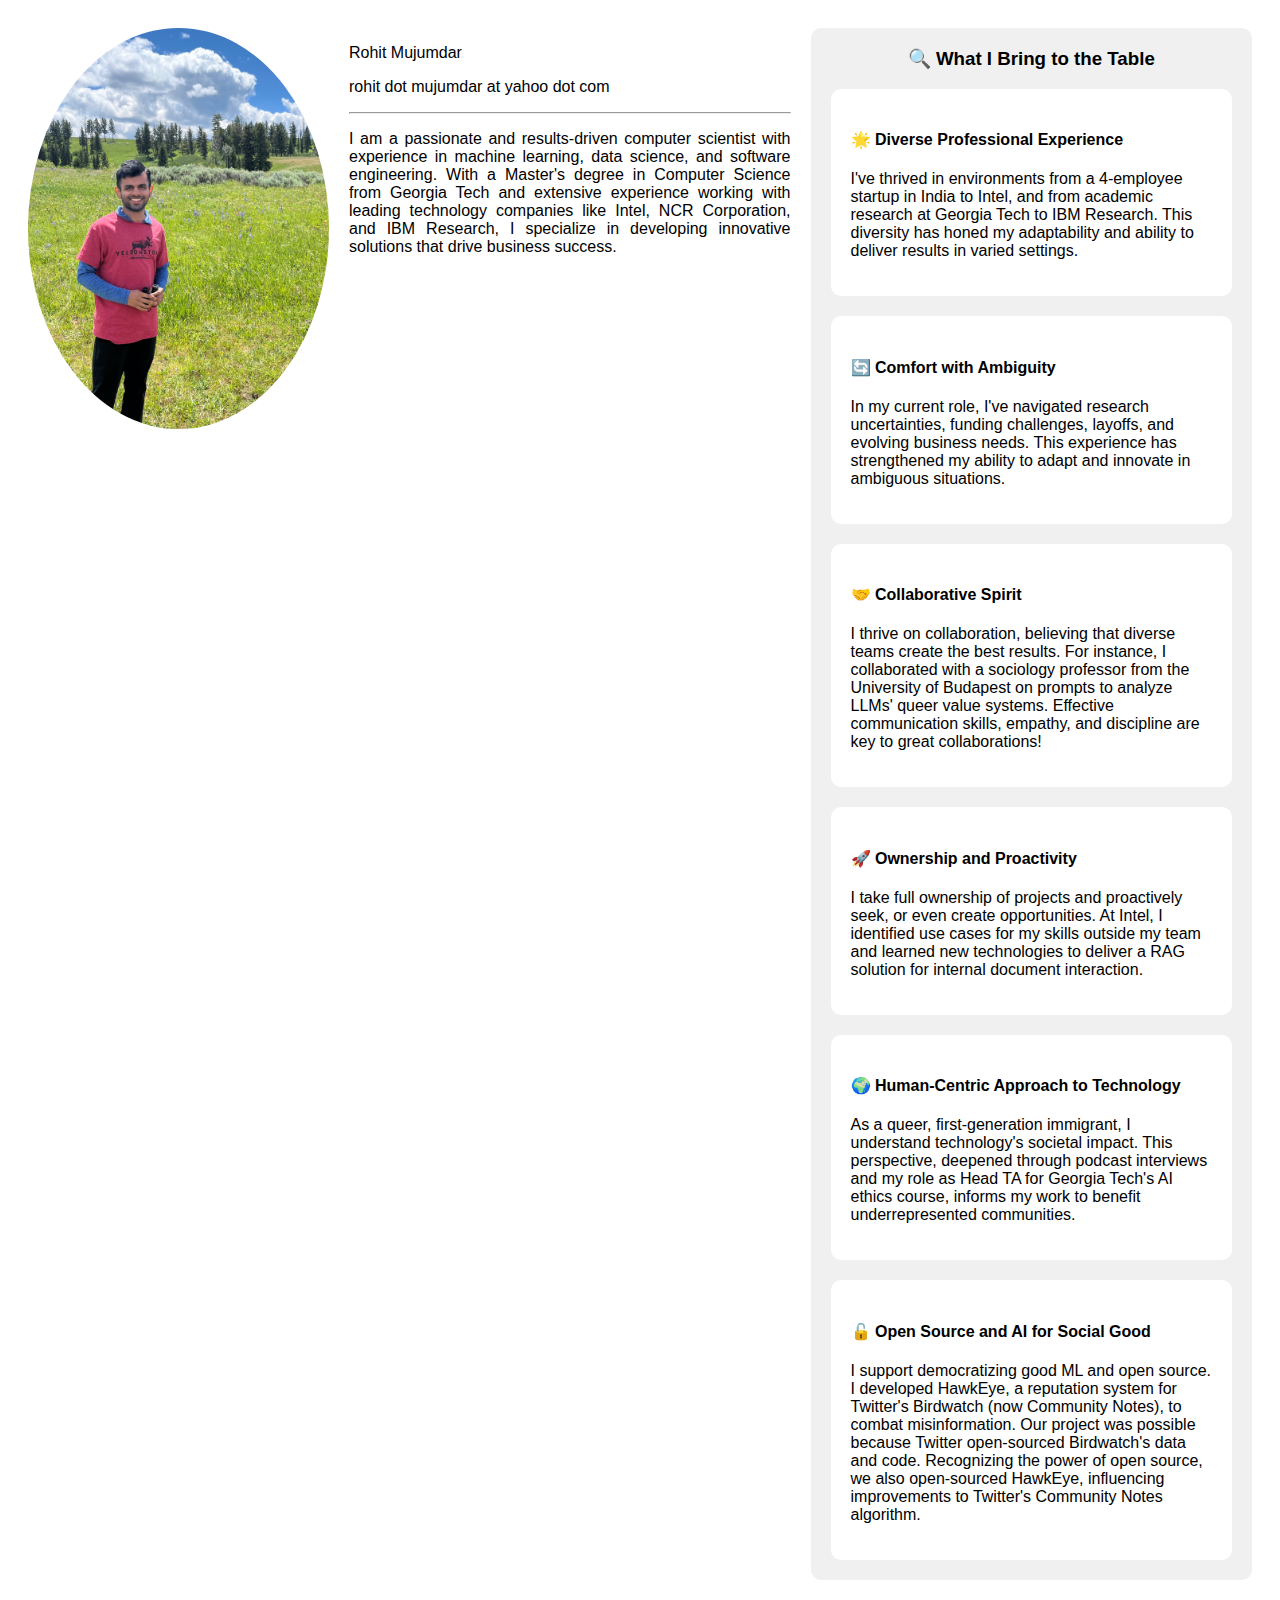
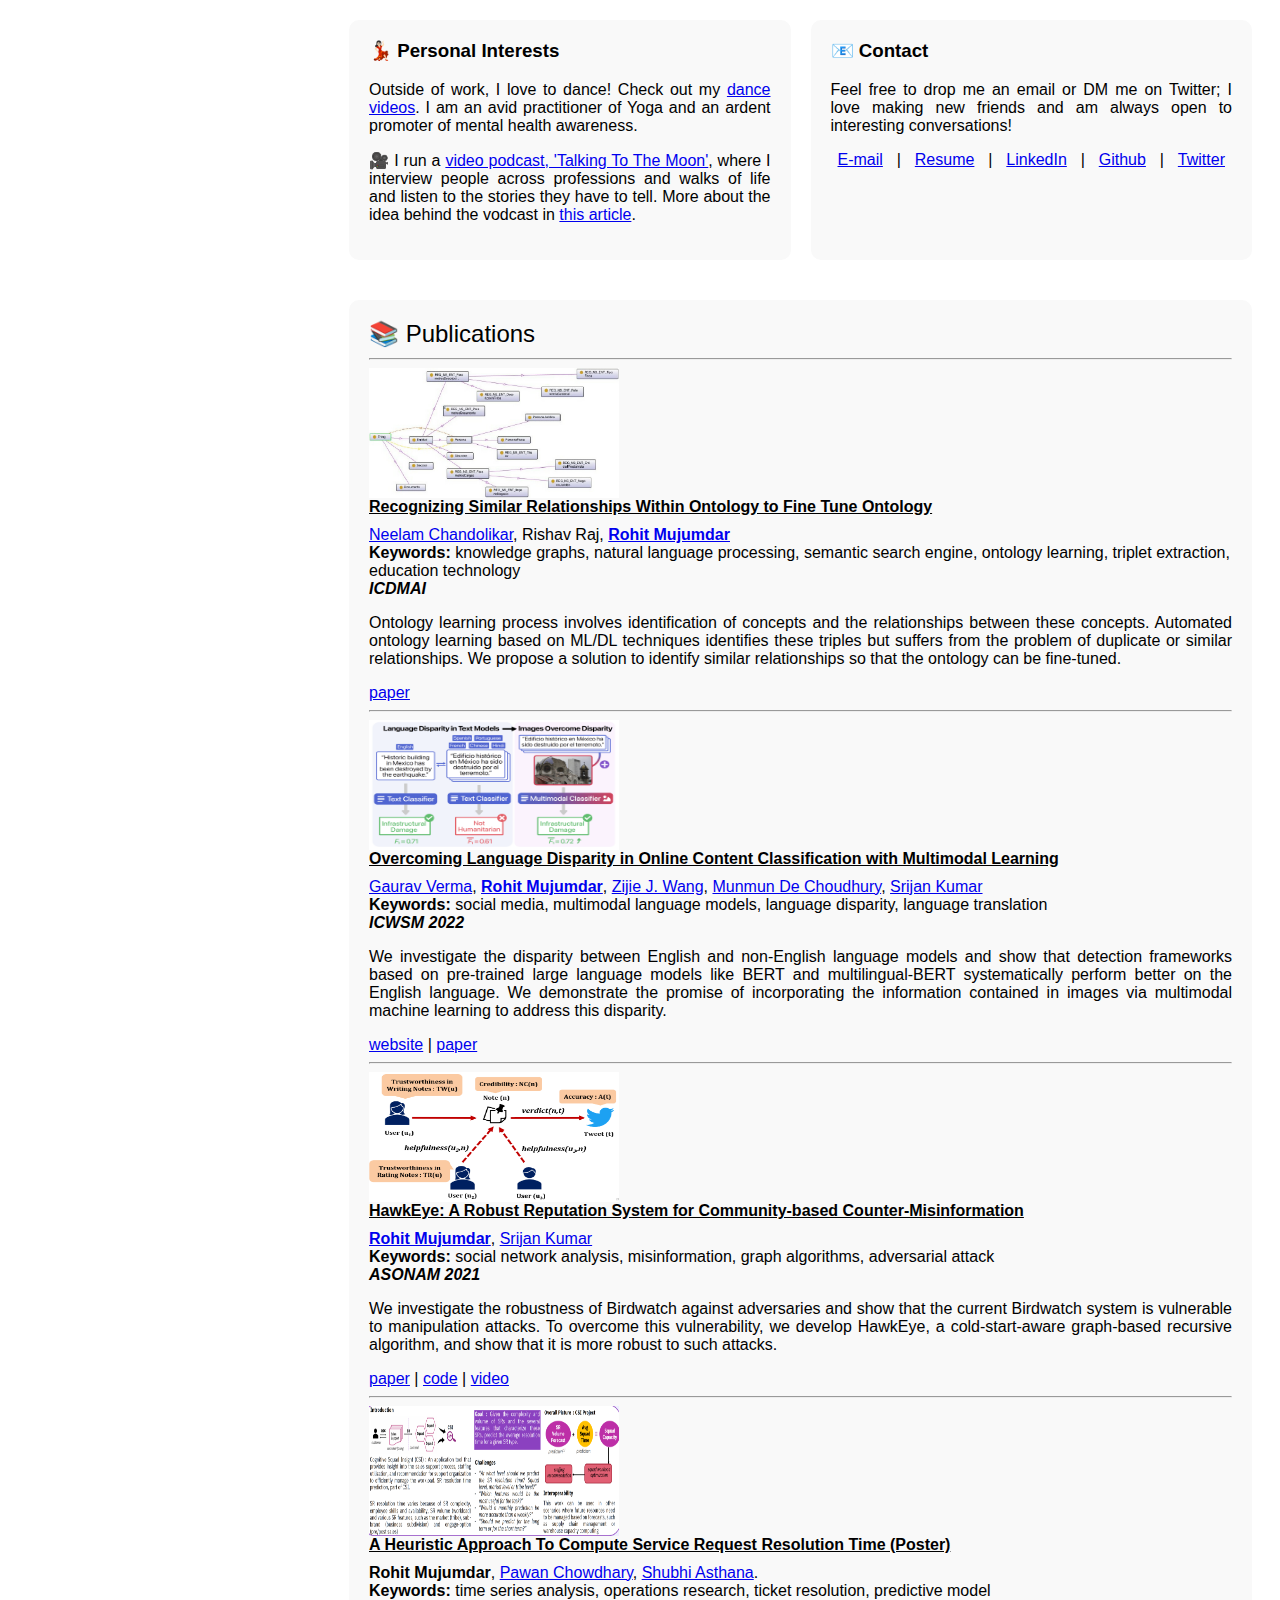
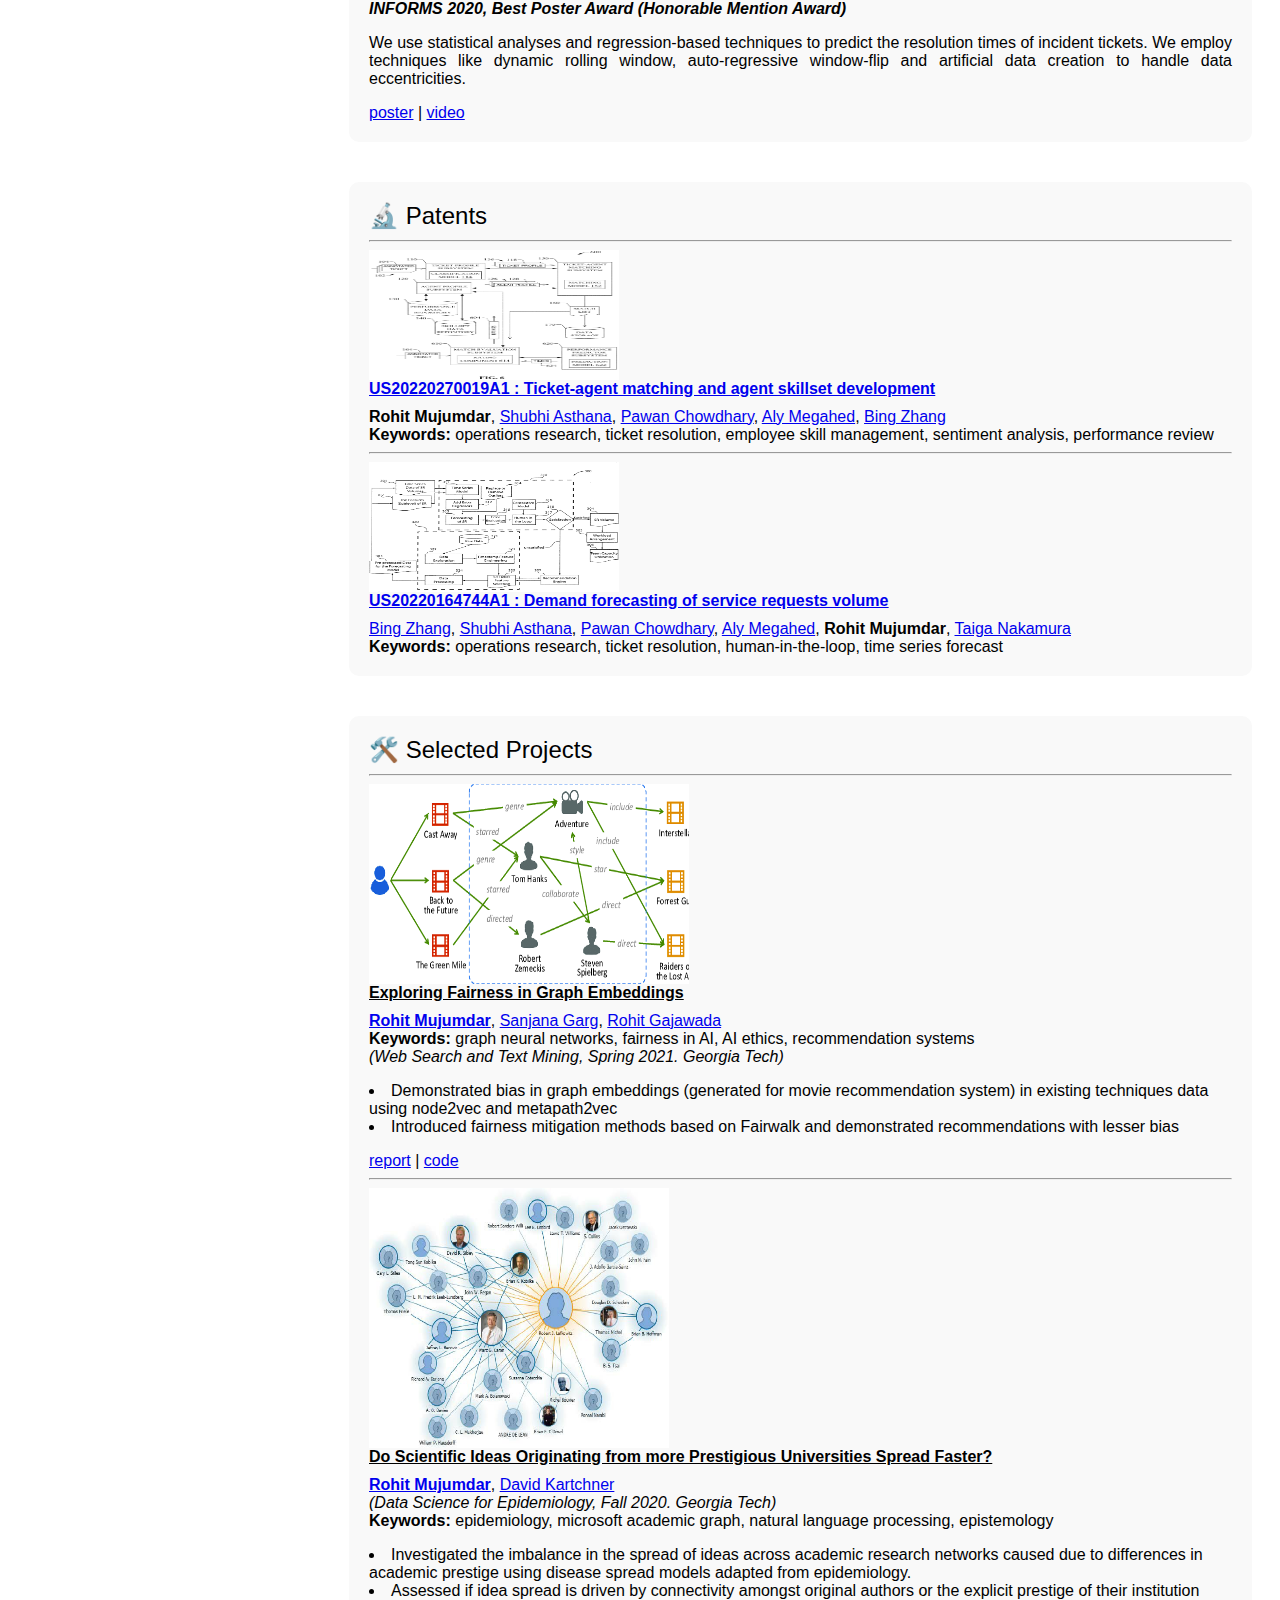
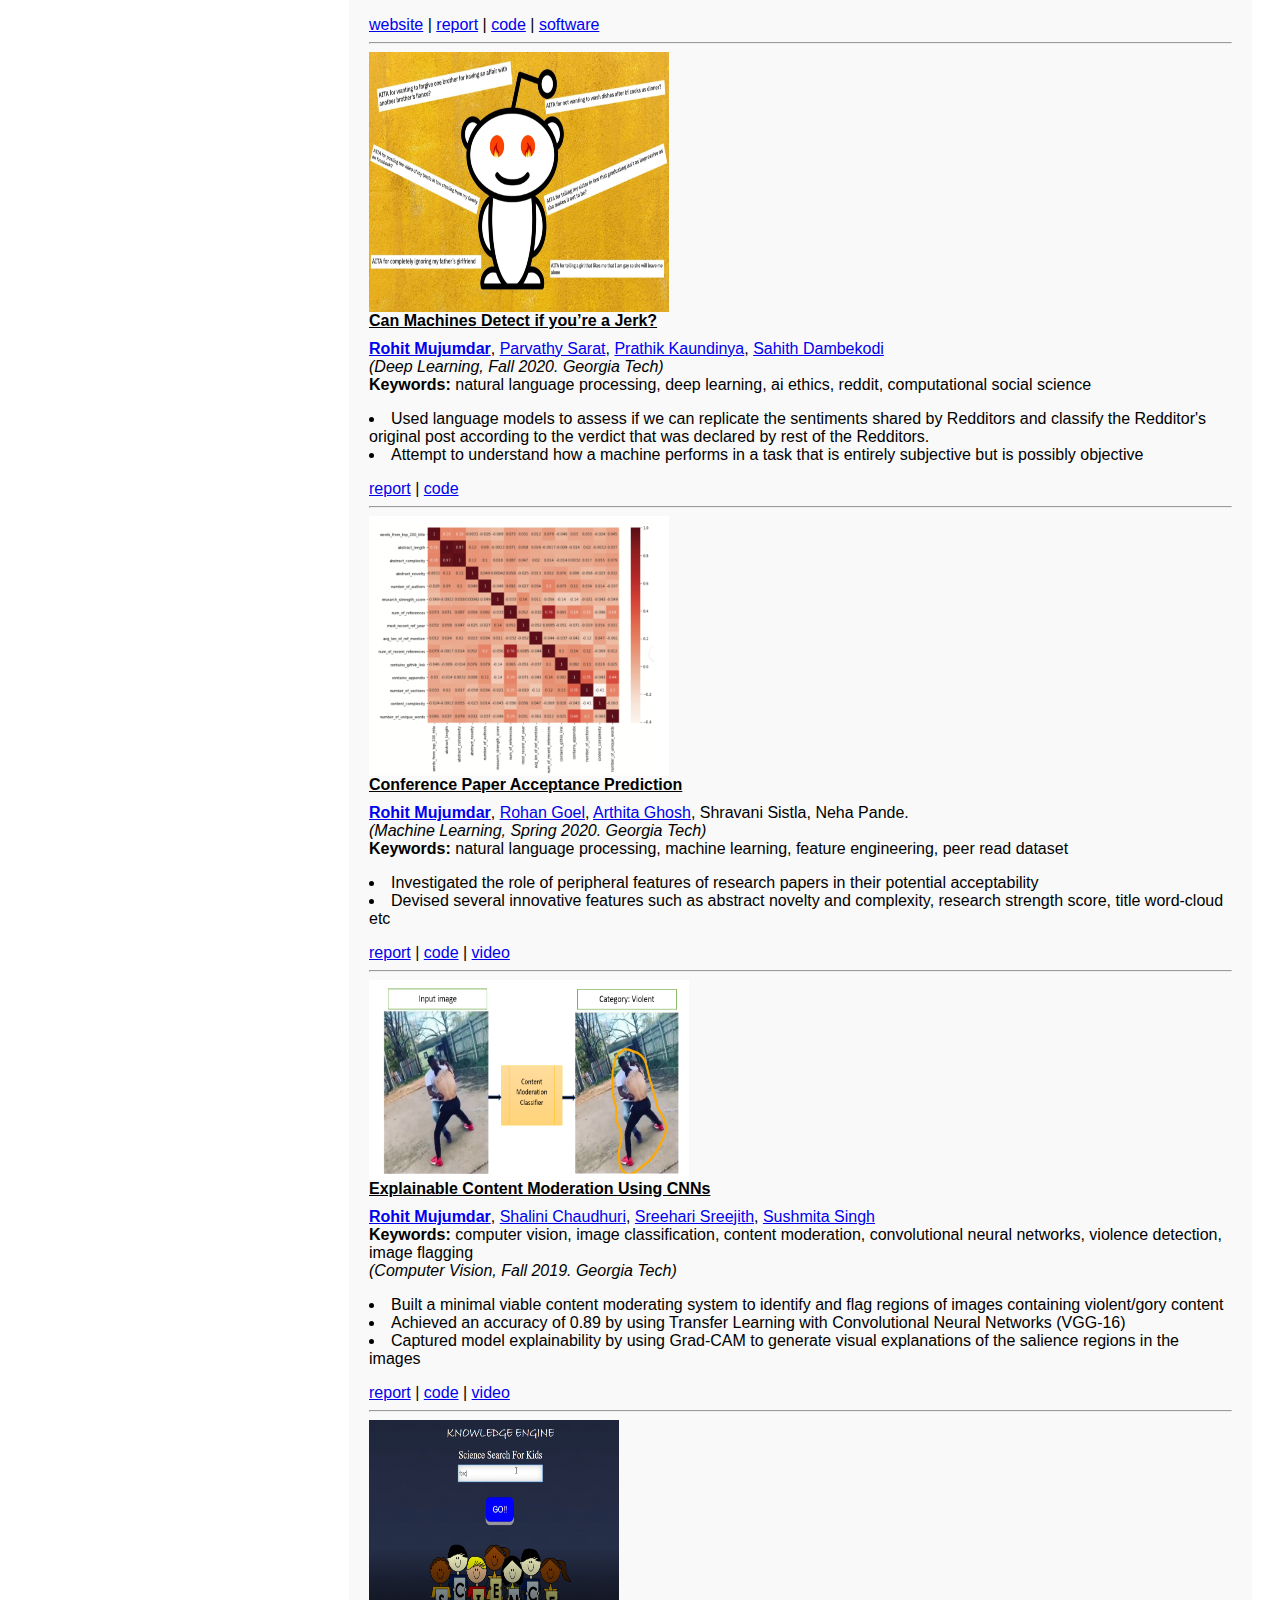
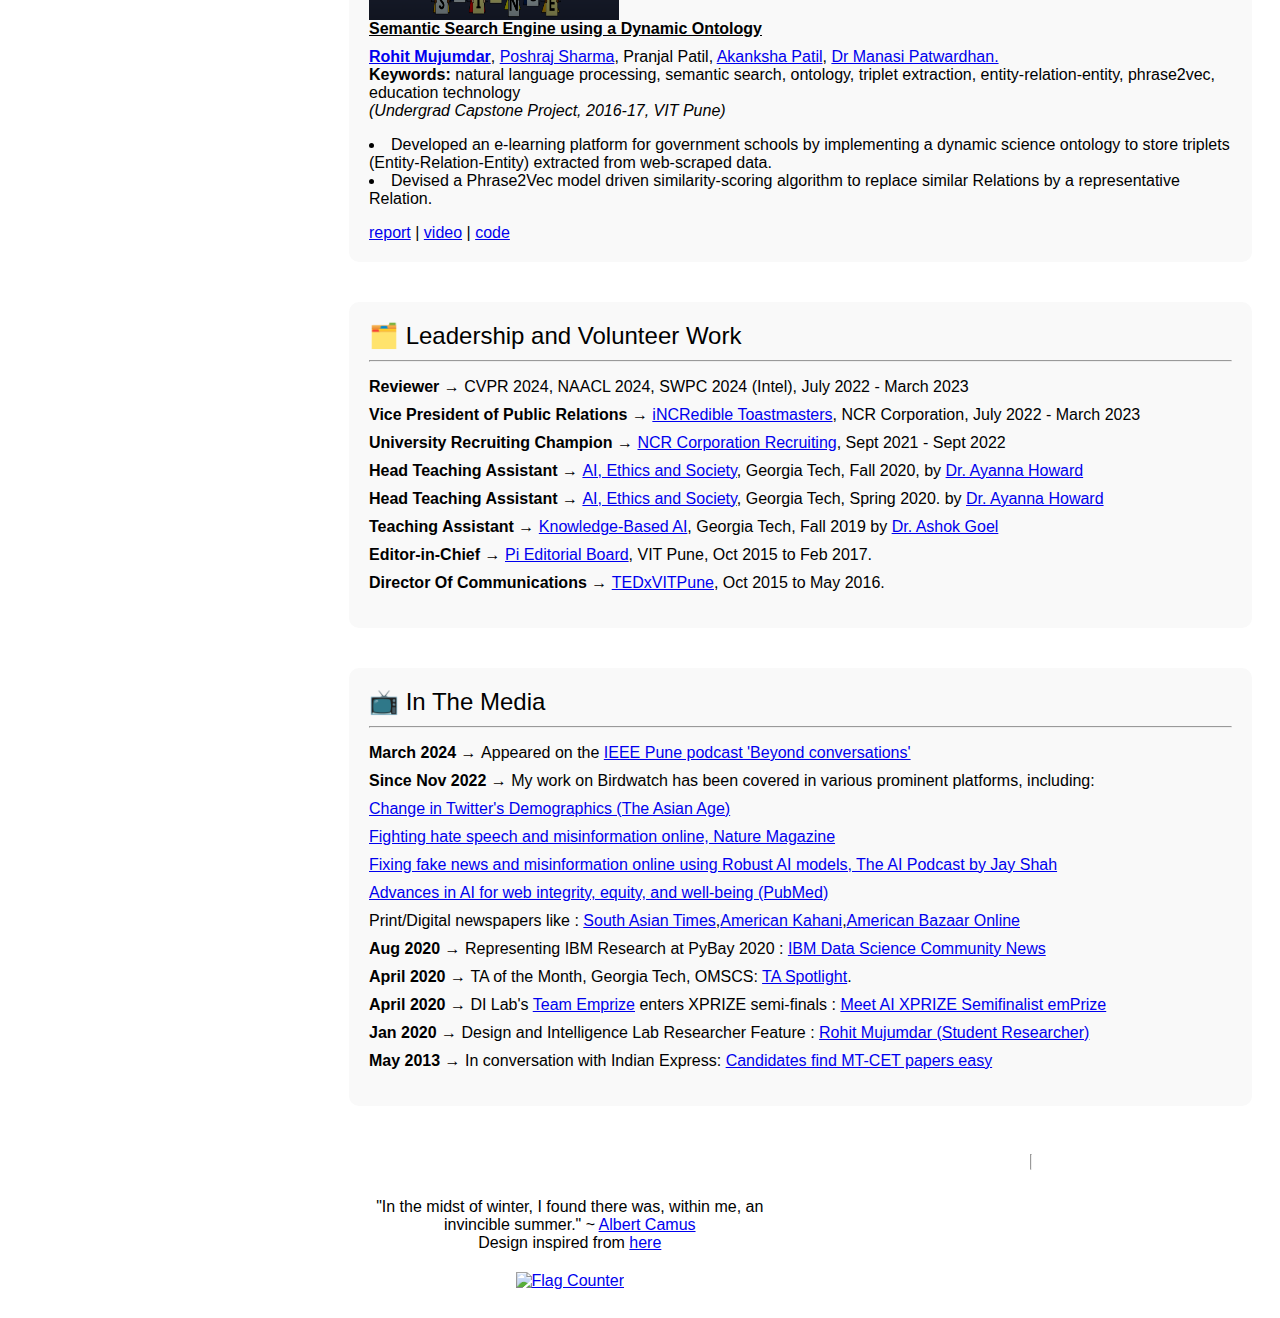
==== index.html @ b060f84e "Update index.html" ====
<!DOCTYPE HTML PUBLIC "-//W3C//DTD HTML 4.01 Transitional//EN">
<html>
<head>
  <link rel="stylesheet" href="main.css">
  <link rel="icon" type="image/ico" href="favicon.ico">

  <!-- Global site tag (gtag.js) → Google Analytics -->
  <script async src="https://www.googletagmanager.com/gtag/js?id=UA-112406581-4"></script>
  <script>
    window.dataLayer = window.dataLayer || [];
    function gtag(){dataLayer.push(arguments);}
    gtag('js', new Date());
    gtag('config', 'UA-112406581-4');
  </script>

  <title>Rohit Mujumdar</title>
  <style>
    body {
      display: grid;
      grid-template-columns: 1fr 3fr;
      gap: 20px;
      padding: 20px;
      font-family: Arial, sans-serif;
    }
    .profile-pic {
      max-width: 100%;
      height: auto;
      border-radius: 50%;
    }
    .content {
      display: grid;
      grid-template-columns: repeat(auto-fill, minmax(300px, 1fr));
      gap: 20px;
    }
    section {
      background: #f9f9f9;
      padding: 20px;
      border-radius: 10px;
      margin-bottom: 20px;
    }
    h3, h2, heading {
      margin-top: 0;
      display: flex;
      align-items: center;
    }
    heading {
      font-size: 1.5em;
      margin-bottom: 10px;
      display: block;
    }
    papertitle {
      font-weight: bold;
      display: block;
      margin-bottom: 10px;
    }
    ul {
      list-style-type: none;
      padding: 0;
    }
    ul li {
      margin-bottom: 10px;
    }
    .contact-links a {
      margin: 0 5px;
    }
    .publications, .patents, .projects, .leadership, .media {
      grid-column: span 2;
    }
    .what-i-bring-to-the-table {
      display: flex;
      flex-wrap: wrap;
      justify-content: space-around;
      background: #f0f0f0;
      border-radius: 10px;
      padding: 20px;
    }
    .what-i-bring-to-the-table > section {
      flex: 1 1 45%;
      margin: 10px;
    }
    .what-i-bring-to-the-table h2 {
      font-size: 1.2em;
    }
  </style>
</head>
<body>
  <div class="profile">
    <img class="profile-pic" src="images/IMG_5078_Original.jpg" alt="Rohit Mujumdar">
  </div>
  <div class="content">
    <div>
      <p><name>Rohit Mujumdar</name></p>
      <p>rohit dot mujumdar at yahoo dot com</p>
      <hr>
      <p align="justify">I am a passionate and results-driven computer scientist with experience in machine learning, data science, and software engineering. With a Master's degree in Computer Science from Georgia Tech and extensive experience working with leading technology companies like Intel, NCR Corporation, and IBM Research, I specialize in developing innovative solutions that drive business success.</p>
    </div>

    <section class="what-i-bring-to-the-table">
  <h3>🔍 What I Bring to the Table</h3>
  <div class="grid-container">
    <div class="grid-item">
      <h4>🌟 Diverse Professional Experience</h4>
      <p>I've thrived in environments from a 4-employee startup in India to Intel, and from academic research at Georgia Tech to IBM Research. This diversity has honed my adaptability and ability to deliver results in varied settings.</p>
    </div>
    <div class="grid-item">
      <h4>🔄 Comfort with Ambiguity</h4>
      <p>In my current role, I've navigated research uncertainties, funding challenges, layoffs, and evolving business needs. This experience has strengthened my ability to adapt and innovate in ambiguous situations.</p>
    </div>
    <div class="grid-item">
      <h4>🤝 Collaborative Spirit</h4>
      <p>I thrive on collaboration, believing that diverse teams create the best results. For instance, I collaborated with a sociology professor from the University of Budapest on prompts to analyze LLMs' queer value systems. Effective communication skills, empathy, and discipline are key to great collaborations!</p>
    </div>
    <div class="grid-item">
      <h4>🚀 Ownership and Proactivity</h4>
      <p>I take full ownership of projects and proactively seek, or even create opportunities. At Intel, I identified use cases for my skills outside my team and learned new technologies to deliver a RAG solution for internal document interaction.</p>
    </div>
    <div class="grid-item">
      <h4>🌍 Human-Centric Approach to Technology</h4>
      <p>As a queer, first-generation immigrant, I understand technology's societal impact. This perspective, deepened through podcast interviews and my role as Head TA for Georgia Tech's AI ethics course, informs my work to benefit underrepresented communities.</p>
    </div>
    <div class="grid-item">
      <h4>🔓 Open Source and AI for Social Good</h4>
      <p>I support democratizing good ML and open source. I developed HawkEye, a reputation system for Twitter's Birdwatch (now Community Notes), to combat misinformation. Our project was possible because Twitter open-sourced Birdwatch's data and code. Recognizing the power of open source, we also open-sourced HawkEye, influencing improvements to Twitter's Community Notes algorithm.</p>
    </div>
  </div>
</section>

<style>
  .what-i-bring-to-the-table {
    background: #f0f0f0;
    border-radius: 10px;
    padding: 20px;
  }

  .grid-container {
    display: grid;
    grid-template-columns: repeat(auto-fill, minmax(300px, 1fr));
    gap: 20px;
  }

  .grid-item {
    background: #ffffff;
    border-radius: 10px;
    padding: 20px;
  }
</style>

  <section class="personal-interests">
  <h3>💃🏻 Personal Interests</h3>
  <p align="justify">Outside of work, I love to dance! Check out my <a href="https://www.instagram.com/rohitmujumdar_/">dance videos</a>. I am an avid practitioner of Yoga and an ardent promoter of mental health awareness.</p>
  <p align="justify">🎥 I run a <a href="https://www.youtube.com/channel/UC85aF1GbDkl9-tzwanPMhXA/videos">video podcast, 'Talking To The Moon'</a>, where I interview people across professions and walks of life and listen to the stories they have to tell. More about the idea behind the vodcast in <a href="https://www.linkedin.com/posts/rohitmujumdar_vodcast-connections-storytelling-activity-6915833574826885120-EARo?">this article</a>.</p>
  </section>

<section class="contact">
  <h3>📧 Contact</h3>
  <p align="justify">Feel free to drop me an email or DM me on Twitter; I love making new friends and am always open to interesting conversations!</p>
  <p align="center" class="contact-links">
    <a href="mailto:rohit.mujumdar@yahoo.com">E-mail</a> &nbsp;|&nbsp;
    <a href="cv/Resume_RohitMujumdar_v1.pdf">Resume</a> &nbsp;|&nbsp;
    <a href="https://www.linkedin.com/in/rohitmujumdar/">LinkedIn</a> &nbsp;|&nbsp;
    <a href="https://github.com/rohitmujumdar">Github</a> &nbsp;|&nbsp;
    <a href="https://twitter.com/MujumdarRohit">Twitter</a>
  </p>
</section>

    <section class="publications">
      <heading>📚 Publications</heading>
      <hr>
      <div>
        <img src="images/A-partial-sample-of-the-ontology-model.png" alt="3DSP" width="250" height="130">
        <div>
          <papertitle><u>Recognizing Similar Relationships Within Ontology to Fine Tune Ontology</u></papertitle>
          <a href="https://scholar.google.com/citations?user=h_SvIbYAAAAJ&hl=en&oi=ao">Neelam Chandolikar</a>, Rishav Raj, <strong><a href="https://rohitmujumdar.github.io">Rohit Mujumdar</a></strong>
          <br>
          <strong>Keywords: </strong>knowledge graphs, natural language processing, semantic search engine, ontology learning, triplet extraction, education technology
          <br>
          <em><b>ICDMAI</b></em>
          <p align="justify">Ontology learning process involves identification of concepts and the relationships between these concepts. Automated ontology learning based on ML/DL techniques identifies these triples but suffers from the problem of duplicate or similar relationships. We propose a solution to identify similar relationships so that the ontology can be fine-tuned.</p>
          <a href="https://link.springer.com/chapter/10.1007/978-981-19-2600-6_1">paper</a>
        </div>
      </div>
      <hr>
      <div>
        <img src="images/disparity.png" alt="3DSP" width="250" height="130">
        <div>
          <papertitle><u>Overcoming Language Disparity in Online Content Classification with Multimodal Learning</u></papertitle>
          <a href="https://gaurav22verma.github.io/">Gaurav Verma</a>, <strong><a href="https://rohitmujumdar.github.io">Rohit Mujumdar</a></strong>, <a href="https://zijie.wang/">Zijie J. Wang</a>, <a href="http://www.munmund.net/">Munmun De Choudhury</a>, <a href="https://www.cc.gatech.edu/~skumar498/">Srijan Kumar</a>
          <br>
          <strong>Keywords: </strong> social media, multimodal language models, language disparity, language translation
          <br>
          <em><b>ICWSM 2022</b></em>
          <p align="justify">We investigate the disparity between English and non-English language models and show that detection frameworks based on pre-trained large language models like BERT and multilingual-BERT systematically perform better on the English language. We demonstrate the promise of incorporating the information contained in images via multimodal machine learning to address this disparity.</p>
          <a href="https://multimodality-language-disparity.github.io">website</a> |
          <a href="papers/multimodality.pdf">paper</a>
        </div>
      </div>
      <hr>
      <div>
        <img src="papers/bw.png" alt="3DSP" width="250" height="130">
        <div>
          <papertitle><u>HawkEye: A Robust Reputation System for Community-based Counter-Misinformation</u></papertitle>
          <strong><a href="https://rohitmujumdar.github.io">Rohit Mujumdar</a></strong>, <a href="https://www.cc.gatech.edu/~skumar498/">Srijan Kumar</a>
          <br>
          <strong>Keywords: </strong> social network analysis, misinformation, graph algorithms, adversarial attack
          <br>
          <em><b>ASONAM 2021</b></em>
          <p align="justify">We investigate the robustness of Birdwatch against adversaries and show that the current Birdwatch system is vulnerable to manipulation attacks. To overcome this vulnerability, we develop HawkEye, a cold-start-aware graph-based recursive algorithm, and show that it is more robust to such attacks.</p>
          <a href="https://www.cc.gatech.edu/~srijan/pubs/hawkeye-asonam21.pdf">paper</a> |
          <a href="https://github.com/srijankr/hawkeye">code</a> |
          <a href="https://youtu.be/axdDIm7Ccno">video</a>
        </div>
      </div>
      <hr>
      <div>
        <img src="papers/inf_poster.png" alt="3DSP" width="250" height="130">
        <div>
          <papertitle><u>A Heuristic Approach To Compute Service Request Resolution Time (Poster)</u></papertitle>
          <strong>Rohit Mujumdar</strong>, <a href="https://www.linkedin.com/in/cpawan/">Pawan Chowdhary</a>, <a href="https://researcher.watson.ibm.com/researcher/view.php?person=us-sasthan">Shubhi Asthana</a>.
          <br>
          <strong>Keywords: </strong> time series analysis, operations research, ticket resolution, predictive model
          <br>
          <em><b>INFORMS 2020, Best Poster Award (Honorable Mention Award)</b></em>
          <p align="justify">We use statistical analyses and regression-based techniques to predict the resolution times of incident tickets. We employ techniques like dynamic rolling window, auto-regressive window-flip and artificial data creation to handle data eccentricities.</p>
          <a href="papers/inf_poster.pdf">poster</a> |
          <a href="https://drive.google.com/file/d/1VbBXPfbEFTrgOucZSId7UNYBiUO0vyuL/view?usp=sharing">video</a>
        </div>
      </div>
    </section>

    <section class="patents">
      <heading>🔬 Patents</heading>
      <hr>
      <div>
        <img src="images/patent1.png" alt="3DSP" width="250" height="130">
        <div>
          <papertitle><u><a href="https://patents.google.com/patent/US20220270019A1/en">US20220270019A1 : Ticket-agent matching and agent skillset development</a></u></papertitle>
          <strong>Rohit Mujumdar</strong>, <a href="https://researcher.watson.ibm.com/researcher/view.php?person=us-sasthan">Shubhi Asthana</a>, <a href="https://www.linkedin.com/in/cpawan/">Pawan Chowdhary</a>, <a href="https://www.linkedin.com/in/aly-megahed">Aly Megahed</a>, <a href="https://research.ibm.com/people/bing-zhang">Bing Zhang</a>
          <br>
          <strong>Keywords: </strong>operations research, ticket resolution, employee skill management, sentiment analysis, performance review
        </div>
      </div>
      <hr>
      <div>
        <img src="images/patent2.png" alt="3DSP" width="250" height="130">
        <div>
          <papertitle><u><a href="https://patents.google.com/patent/US20220270019A1/en">US20220164744A1 : Demand forecasting of service requests volume</a></u></papertitle>
          <a href="https://research.ibm.com/people/bing-zhang">Bing Zhang</a>, <a href="https://researcher.watson.ibm.com/researcher/view.php?person=us-sasthan">Shubhi Asthana</a>, <a href="https://www.linkedin.com/in/cpawan/">Pawan Chowdhary</a>, <a href="https://www.linkedin.com/in/aly-megahed">Aly Megahed</a>, <strong>Rohit Mujumdar</strong>, <a href="https://researcher.watson.ibm.com/researcher/view.php?person=us-taiga">Taiga Nakamura</a>
          <br>
          <strong>Keywords: </strong> operations research, ticket resolution, human-in-the-loop, time series forecast
        </div>
      </div>
    </section>

    <section class="projects">
      <heading>🛠️ Selected Projects</heading>
      <hr>
      <div>
        <img src="images/fairness.png" alt="3DSP" width="320" height="200">
        <div>
          <papertitle><u>Exploring Fairness in Graph Embeddings</u></papertitle>
          <strong><a href="https://rohitmujumdar.com"> Rohit Mujumdar</a></strong>, <a href="https://www.linkedin.com/in/sanjana-garg/">Sanjana Garg</a>, <a href="https://www.linkedin.com/in/rohit-gajawada-68747a134">Rohit Gajawada</a>
          <br>
          <strong>Keywords: </strong> graph neural networks, fairness in AI, AI ethics, recommendation systems
          <br>
          <em>(Web Search and Text Mining, Spring 2021. Georgia Tech)</em>
          <br>
          <p align="justify">
            <li>Demonstrated bias in graph embeddings (generated for movie recommendation system) in existing techniques data using node2vec and metapath2vec</li>
            <li>Introduced fairness mitigation methods based on Fairwalk and demonstrated recommendations with lesser bias</li>
          </p>
          <a href="projects/WSTM_Final_Report.pdf">report</a> |
          <a href="https://github.com/rohitmujumdar/fairness-in-graph-embeddings/tree/main">code</a>
        </div>
      </div>
      <hr>
      <div>
        <img src="images/mag.png" alt="3DSP" width="300" height="260">
        <div>
          <papertitle><u>Do Scientific Ideas Originating from more Prestigious Universities Spread Faster?</u></papertitle>
          <strong><a href="https://rohitmujumdar.com"> Rohit Mujumdar</a></strong>, <a href="https://www.linkedin.com/in/david-s-kartchner/"> David Kartchner</a>
          <br>
          <em>(Data Science for Epidemiology, Fall 2020. Georgia Tech)</em>
          <br>
          <strong>Keywords: </strong> epidemiology, microsoft academic graph, natural language processing, epistemology
          <br>
          <p align="justify">
            <li>Investigated the imbalance in the spread of ideas across academic research networks caused due to differences in academic prestige using disease spread models adapted from epidemiology.</li>
            <li>Assessed if idea spread is driven by connectivity amongst original authors or the explicit prestige of their institution</li>
          </p>
          <a href="https://rohitmujumdar.github.io/Propagation-of-Epidemics-in-Citation-Networks/">website</a> |
          <a href="https://github.com/rohitmujumdar/Propagation-of-Epidemics-in-Citation-Networks/blob/master/DOC/Project_Report.pdf">report</a> |
          <a href="https://github.com/rohitmujumdar/Propagation-of-Epidemics-in-Citation-Networks/">code</a> |
          <a href="https://drive.google.com/file/d/1pISid56F4vYOXGwbtzfL-poD5LGfYrUc/view">software</a>
        </div>
      </div>
      <hr>
      <div>
        <img src="images/aita.jpg" alt="3DSP" width="300" height="260">
        <div>
          <papertitle><u>Can Machines Detect if you’re a Jerk?</u></papertitle>
          <strong><a href="https://rohitmujumdar.com"> Rohit Mujumdar</a></strong>, <a href="https://www.linkedin.com/in/parvathysarat/">Parvathy Sarat</a>, <a href="https://www.linkedin.com/in/prathik-kaundinya-b57770106/">Prathik Kaundinya</a>, <a href="https://www.linkedin.com/in/sahith-dambekodi-31270b104">Sahith Dambekodi</a>
          <br>
          <em>(Deep Learning, Fall 2020. Georgia Tech)</em>
          <br>
          <strong>Keywords: </strong> natural language processing, deep learning, ai ethics, reddit, computational social science
          <br>
          <p align="justify">
            <li>Used language models to assess if we can replicate the sentiments shared by Redditors and classify the Redditor's original post according to the verdict that was declared by rest of the Redditors.</li>
            <li>Attempt to understand how a machine performs in a task that is entirely subjective but is possibly objective</li>
          </p>
          <a href="projects/aita.pdf">report</a> |
          <a href="https://github.com/prathik-k/moral-classifier">code</a>
        </div>
      </div>
      <hr>
      <div>
        <img src="images/peerread.png" alt="3DSP" width="300" height="260">
        <div>
          <papertitle><u>Conference Paper Acceptance Prediction</u></papertitle>
          <strong><a href="https://rohitmujumdar.com"> Rohit Mujumdar</a></strong>, <a href="https://rohangoel.com/">Rohan Goel</a>, <a href="https://arthitaghosh.com">Arthita Ghosh</a>, Shravani Sistla, Neha Pande.
          <br>
          <em>(Machine Learning, Spring 2020. Georgia Tech)</em>
          <br>
          <strong>Keywords: </strong> natural language processing, machine learning, feature engineering, peer read dataset
          <br>
          <p align="justify">
            <li>Investigated the role of peripheral features of research papers in their potential acceptability</li>
            <li>Devised several innovative features such as abstract novelty and complexity, research strength score, title word-cloud etc</li>
          </p>
          <a href="https://rohangoel.com/Acceptometer/">report</a> |
          <a href="https://github.com/rohitmujumdar/Conference-Paper-Acceptance-Prediction">code</a> |
          <a href="https://bluejeans.com/playback/s/t@Po4">video</a>
        </div>
      </div>
      <hr>
      <div>
        <img src="images/cnn.png" alt="3DSP" width="320" height="200">
        <div>
          <papertitle><u>Explainable Content Moderation Using CNNs</u></papertitle>
          <strong><a href="https://rohitmujumdar.com"> Rohit Mujumdar</a></strong>, <a href="https://www.linkedin.com/in/shalini-chaudhuri/">Shalini Chaudhuri</a>, <a href="https://www.linkedin.com/in/sreehari-sreejith-3295487a/">Sreehari Sreejith</a>, <a href="https://www.linkedin.com/in/sush-singh/">Sushmita Singh</a>
          <br>
          <strong>Keywords: </strong> computer vision, image classification, content moderation, convolutional neural networks, violence detection, image flagging
          <br>
          <em>(Computer Vision, Fall 2019. Georgia Tech)</em>
          <br>
          <p align="justify">
            <li>Built a minimal viable content moderating system to identify and flag regions of images containing violent/gory content</li>
            <li>Achieved an accuracy of 0.89 by using Transfer Learning with Convolutional Neural Networks (VGG-16)</li>
            <li>Captured model explainability by using Grad-CAM to generate visual explanations of the salience regions in the images</li>
          </p>
          <a href="https://schaudhuri16.github.io/LungCancerDetection/">report</a> |
          <a href="https://github.com/rohitmujumdar/Explainable-Content-Moderation">code</a> |
          <a href="https://www.youtube.com/watch?v=84jUJke_ytk">video</a>
        </div>
      </div>
      <hr>
      <div>
        <img src="images/ontology1.png" alt="3DSP" width="250" height="200">
        <div>
          <papertitle><u>Semantic Search Engine using a Dynamic Ontology</u></papertitle>
          <strong><a href="https://rohitmujumdar.com"> Rohit Mujumdar</a></strong>, <a href="https://www.linkedin.com/in/poshraj-sharma/">Poshraj Sharma</a>, Pranjal Patil, <a href="https://www.linkedin.com/in/akanksha-patil-2483b2116/">Akanksha Patil</a>, <a href="https://www.linkedin.com/in/manasi-patwardhan-25215019/">Dr Manasi Patwardhan.</a>
          <br>
          <strong>Keywords: </strong> natural language processing, semantic search, ontology, triplet extraction, entity-relation-entity, phrase2vec, education technology
          <br>
          <em>(Undergrad Capstone Project, 2016-17, VIT Pune)</em>
          <br>
          <p align="justify">
            <li>Developed an e-learning platform for government schools by implementing a dynamic science ontology to store triplets (Entity-Relation-Entity) extracted from web-scraped data.</li>
            <li>Devised a Phrase2Vec model driven similarity-scoring algorithm to replace similar Relations by a representative Relation.</li>
          </p>
          <a href="projects/undergrad.pdf">report</a> |
          <a href="https://drive.google.com/file/d/14Otb_Ze-axdkJjNzALQ1EPJsWsCHUmVR/view?usp=sharing">video</a> |
          <a href="https://github.com/rohitmujumdar/Dynamic-Ontology-Semantic-Search-Engine">code</a>
        </div>
      </div>
    </section>

    <section class="leadership">
      <heading>🗂️ Leadership and Volunteer Work</heading>
      <hr>
      <ul>
        <li><strong>Reviewer → </strong> CVPR 2024, NAACL 2024, SWPC 2024 (Intel), July 2022 - March 2023</li>
        <li><strong>Vice President of Public Relations → </strong> <a href="https://1202015.toastmastersclubs.org/"> iNCRedible Toastmasters</a>, NCR Corporation, July 2022 - March 2023</li>
        <li><strong>University Recruiting Champion → </strong><a href="https://www.linkedin.com/posts/rohitmujumdar_incredible-ncrlife-2022hiring-activity-6843397860604571648-fTwo"> NCR Corporation Recruiting</a>, Sept 2021 - Sept 2022</li>
        <li><strong>Head Teaching Assistant → </strong> <a href="https://omscs.gatech.edu/cs-8803-o10-ai-ethics-and-society">AI, Ethics and Society</a>, Georgia Tech, Fall 2020, by <a href="https://www.linkedin.com/in/ayanna-howard/">Dr. Ayanna Howard</a></li>
        <li><strong>Head Teaching Assistant → </strong> <a href="https://omscs.gatech.edu/cs-8803-o10-ai-ethics-and-society">AI, Ethics and Society</a>, Georgia Tech, Spring 2020. by <a href="https://www.linkedin.com/in/ayanna-howard/">Dr. Ayanna Howard</a></li>
        <li><strong>Teaching Assistant → </strong><a href="https://lucylabs.gatech.edu/kbai/fall-2019">Knowledge-Based AI</a>, Georgia Tech, Fall 2019 by <a href="http://dilab.gatech.edu/ashok-k-goel/">Dr. Ashok Goel</a></li>
        <li><strong>Editor-in-Chief → </strong><a href="https://www.facebook.com/pieditorialboard/">Pi Editorial Board</a>, VIT Pune, Oct 2015 to Feb 2017.</li>
        <li><strong>Director Of Communications → </strong><a href="https://www.ted.com/tedx/events/18146">TEDxVITPune</a>, Oct 2015 to May 2016.</li>
      </ul>
    </section>

    <section class="media">
      <heading>📺 In The Media</heading>
      <hr>
      <ul>
        <li><strong> March 2024 → </strong>Appeared on the <a href="https://youtu.be/NLTFgdZPQ4A?si=45R35HNkrgrR8-b6">IEEE Pune podcast 'Beyond conversations'</a></li>
        <li><strong> Since Nov 2022  →</strong> My work on Birdwatch has been covered in various prominent platforms, including:</li>
        <ul>
          <li><a href="https://www.pressreader.com/india/the-asian-age/20221104/282278144283177">Change in Twitter's Demographics (The Asian Age)</a></li>
          <li><a href="https://www.nature.com/articles/s43588-022-00238-9">Fighting hate speech and misinformation online, Nature Magazine</a></li>
          <li><a href="https://www.youtube.com/watch?v=dRZa4eM6JYQ">Fixing fake news and misinformation online using Robust AI models, The AI Podcast by Jay Shah</a></li>
          <li><a href="https://pubmed.ncbi.nlm.nih.gov/37215689/">Advances in AI for web integrity, equity, and well-being (PubMed)</a></li>
          <li>Print/Digital newspapers like : <a href="https://thesouthasiantimes.info/young-indian-americans-shines-in-forbes-30-under-30-list/">South Asian Times</a>,<a href="https://americankahani.com/business/several-indian-americans-among-600-entrepreneurs-innovators-and-entertainers-in-forbes-list-of-30-under-30/">American Kahani</a>,<a href="https://www.americanbazaaronline.com/2021/12/14/58-indian-americans-in-forbes-under-30-class-of-2022-448016/">American Bazaar Online</a></li>
        </ul>
        <li><strong>Aug 2020 → </strong> Representing IBM Research at PyBay 2020 : <a href="https://community.ibm.com/community/user/datascience/events/event-description?CalendarEventKey=d05b057c-f57c-42c4-967c-44098c5fb0e4&CommunityKey=f1c2cf2b-28bf-4b68-8570-b239473dcbbc&Home=%2Fcommunity%2Fuser%2Fdatascience%2Fcommunities%2Fcommunity-home%2Frecent-community-events">IBM Data Science Community News</a></li>
        <li><strong>April 2020 → </strong> TA of the Month, Georgia Tech, OMSCS: <a href="http://omscs.gatech.edu/ta-spotlight-rohit-mujumdar">TA Spotlight</a>.</li>
        <li><strong>April 2020 → </strong> DI Lab's <a href="https://emprize.gatech.edu/">Team Emprize</a> enters XPRIZE semi-finals : <a href="https://www.youtube.com/watch?v=i2fNA9J3bqU&feature=emb_logo">Meet AI XPRIZE Semifinalist emPrize</a></li>
        <li><strong>Jan 2020 → </strong> Design and Intelligence Lab Researcher Feature : <a href="https://www.instagram.com/p/B7zuy8Wl4TL/?igshid=dbhikdv058st">Rohit Mujumdar (Student Researcher)</a></li>
        <li><strong>May 2013 → </strong> In conversation with Indian Express: <a href="Candidates find MT-CET papers easy">Candidates find MT-CET papers easy</a></li>
      </ul>
    </section>

    <p>
  <hr>
  <div align="center">
    <quote>"In the midst of winter, I found there was, within me, an invincible summer." ~ <a href="https://plato.stanford.edu/entries/camus/">Albert Camus</a></quote>
    <br>
    <font>Design inspired from <a href="https://abhoi.github.io/">here</a></font>
  </div>
</p>

<div align="center">
  <a href="https://info.flagcounter.com/TUeL"><img src="https://s11.flagcounter.com/count2/TUeL/bg_FFFFFF/txt_000000/border_CCCCCC/columns_2/maxflags_10/viewers_0/labels_0/pageviews_0/flags_0/percent_0/" alt="Flag Counter" border="0"></a>
</div>

    
</body>
</html>
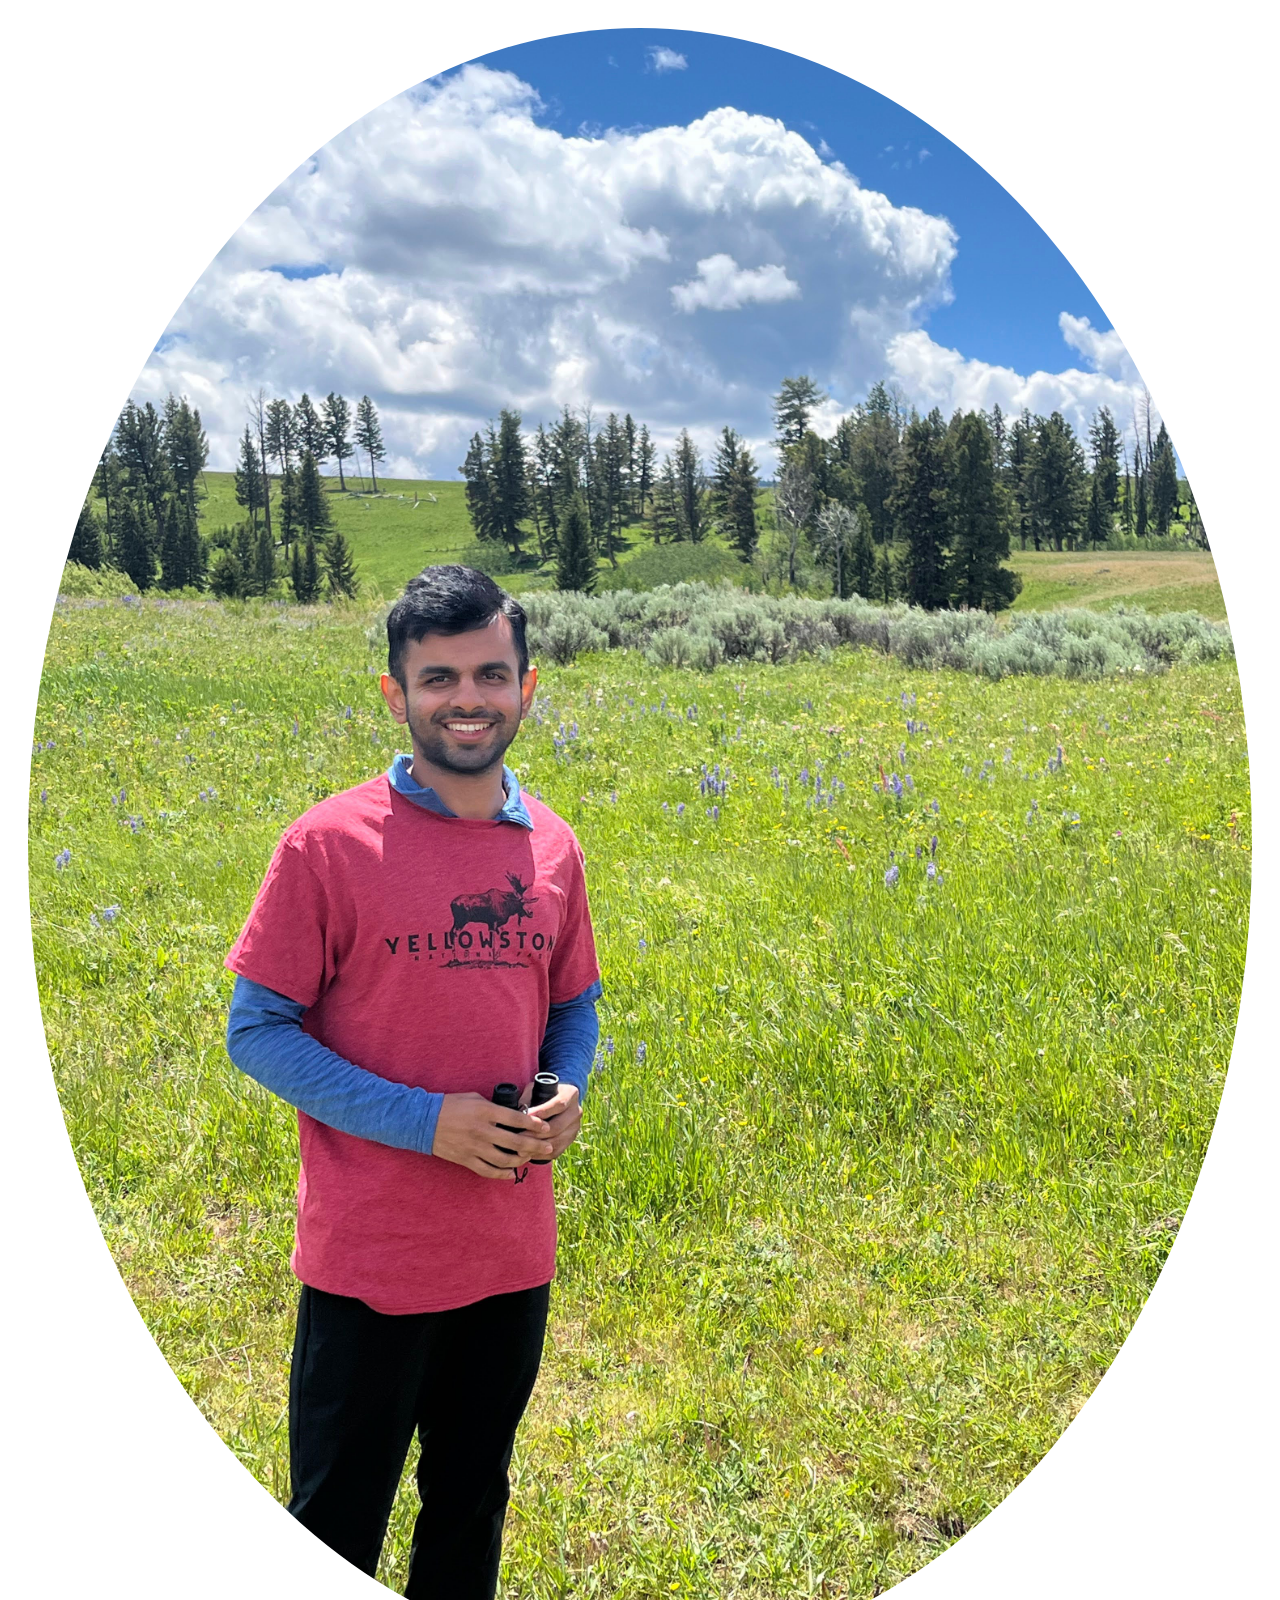
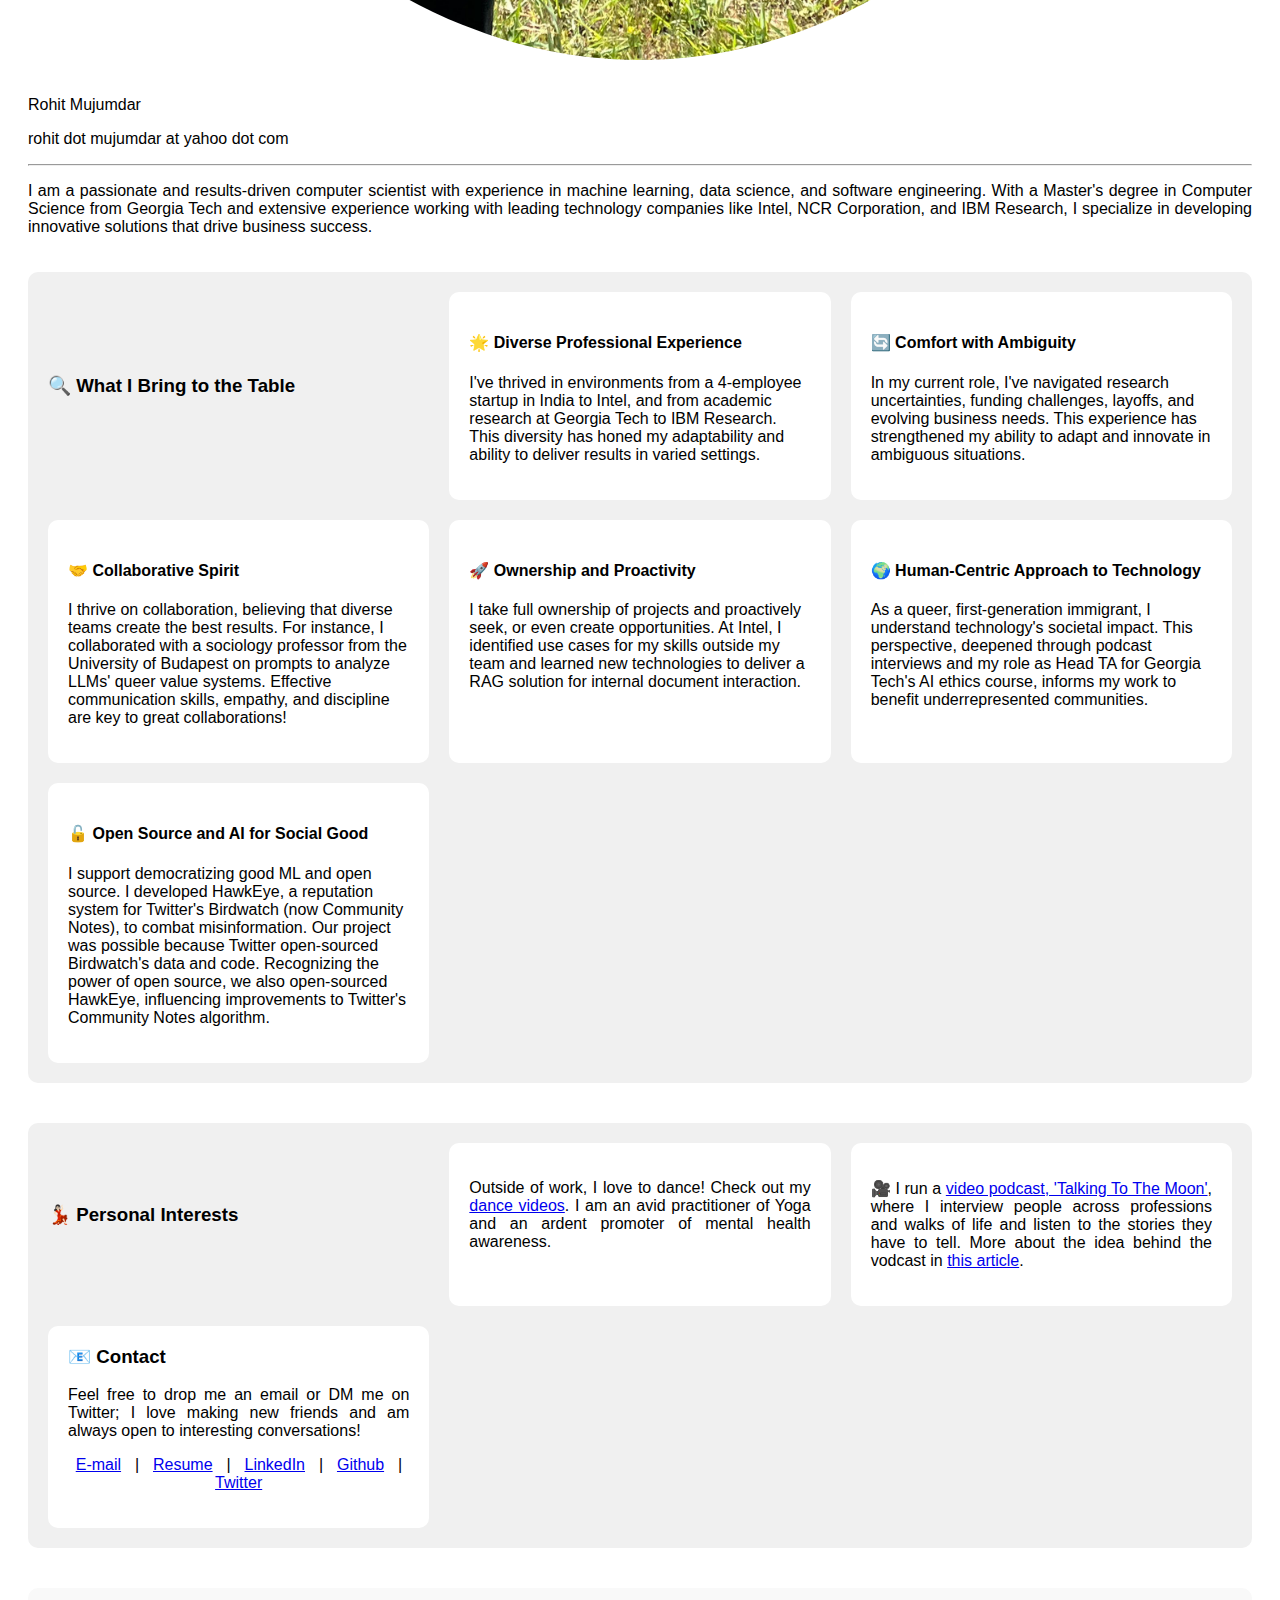
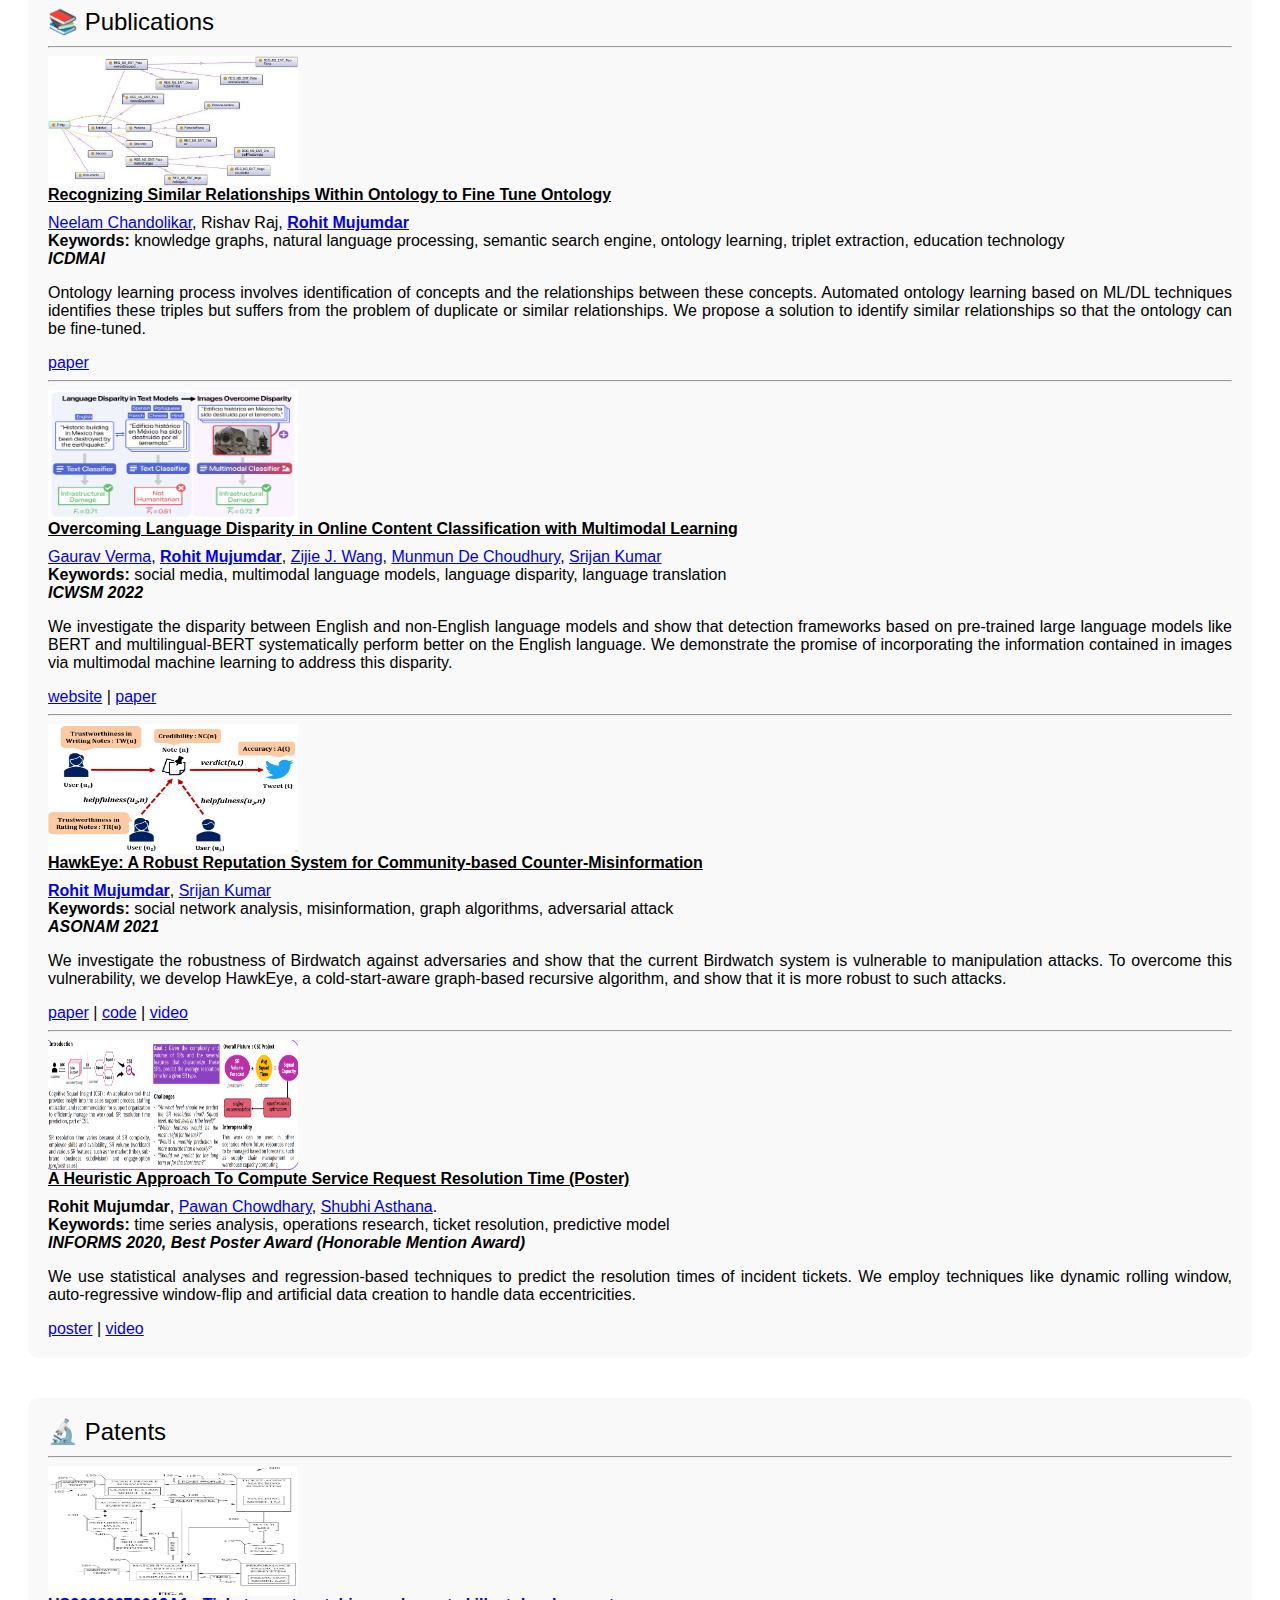
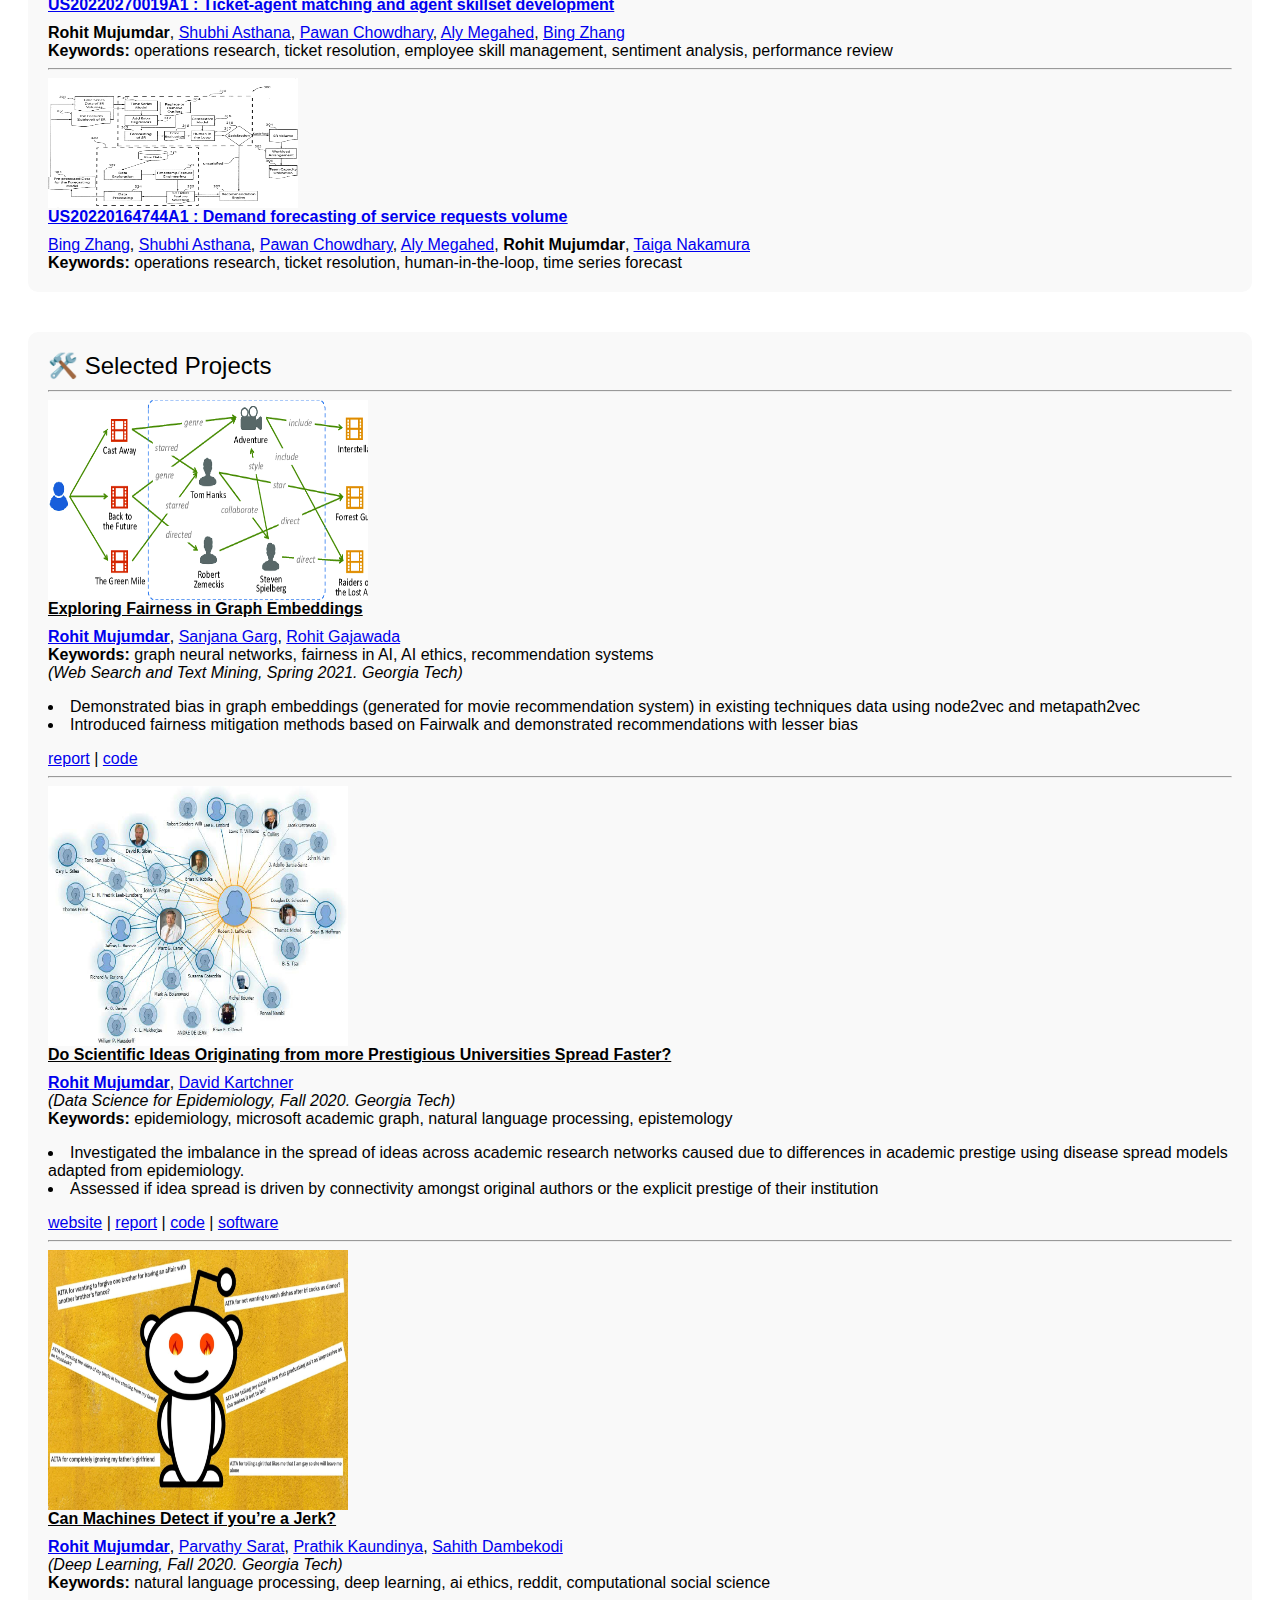
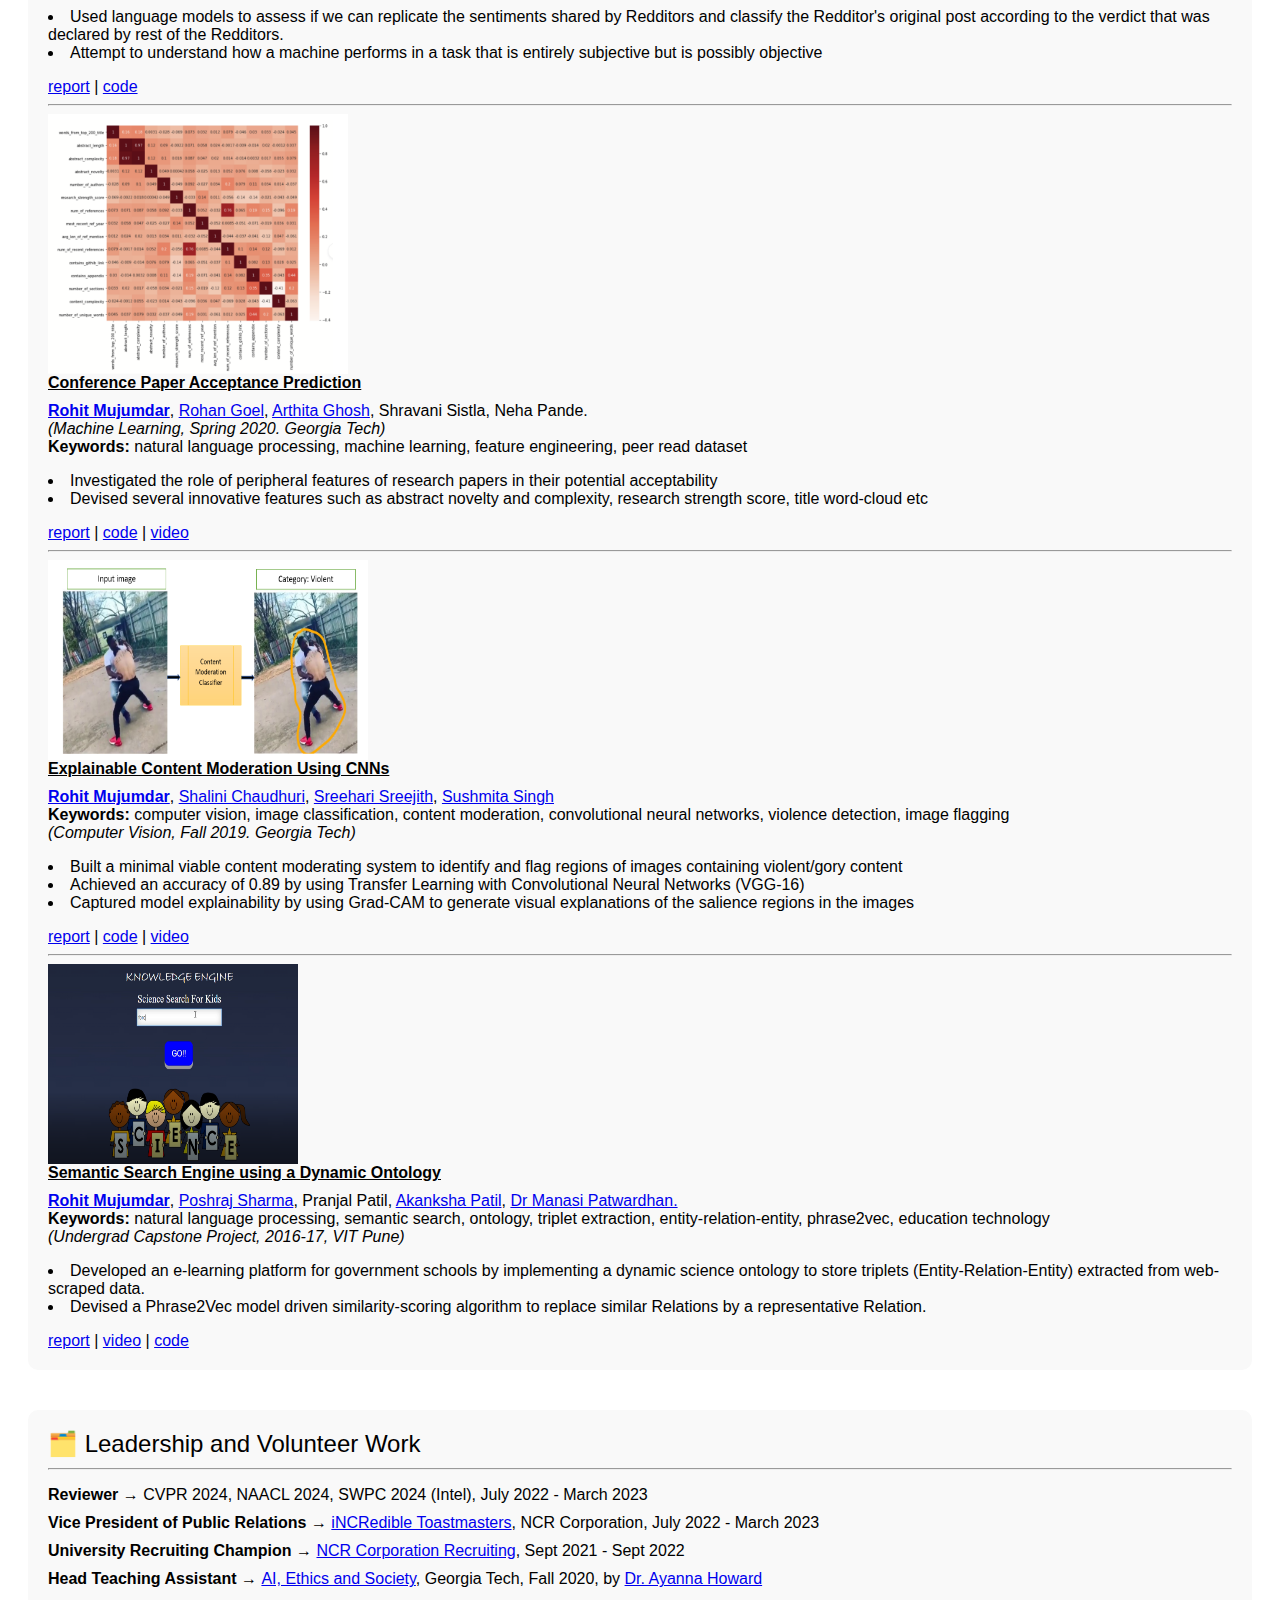
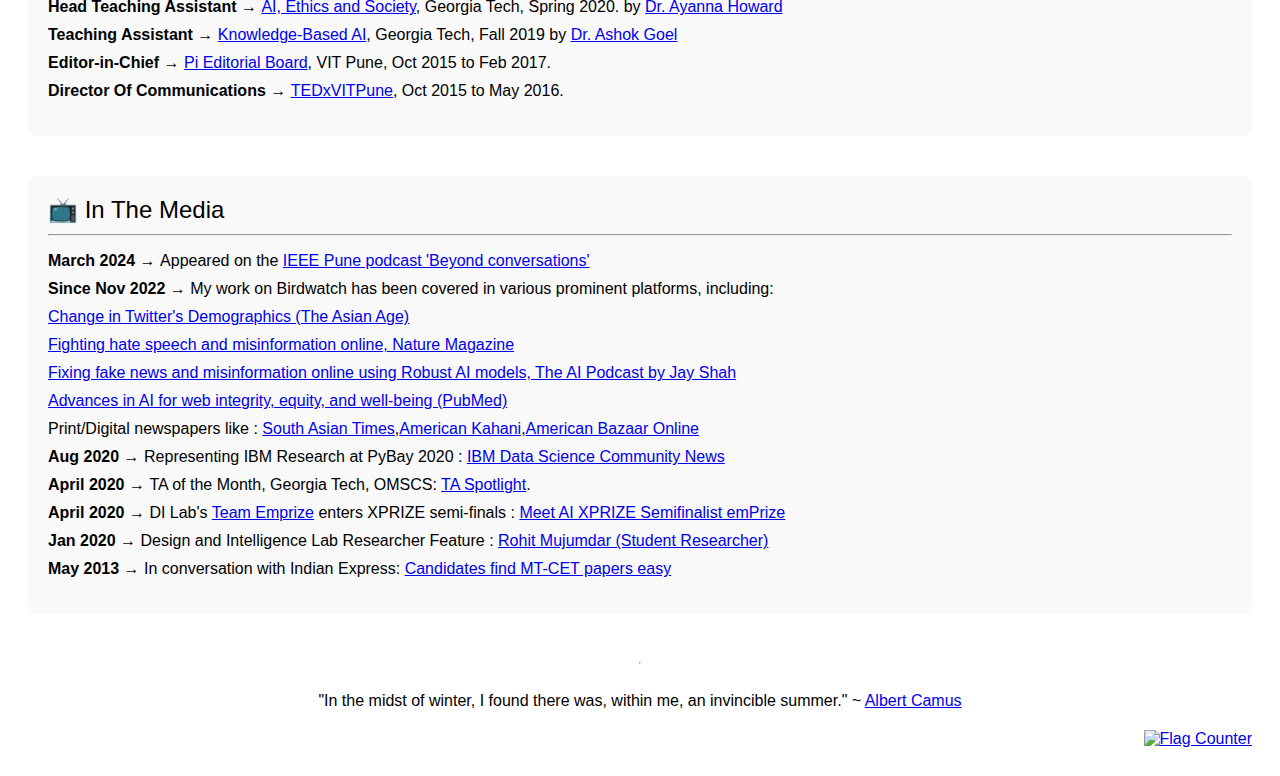
==== commit 5d9e5a88: "Update index.html" ====
--- a/index.html
+++ b/index.html
@@ -16,8 +16,8 @@
   <title>Rohit Mujumdar</title>
   <style>
     body {
-      display: grid;
-      grid-template-columns: 1fr 3fr;
+      display: flex;
+      flex-direction: column;
       gap: 20px;
       padding: 20px;
       font-family: Arial, sans-serif;
@@ -28,8 +28,8 @@
       border-radius: 50%;
     }
     .content {
-      display: grid;
-      grid-template-columns: repeat(auto-fill, minmax(300px, 1fr));
+      display: flex;
+      flex-direction: column;
       gap: 20px;
     }
     section {
@@ -63,23 +63,18 @@
     .contact-links a {
       margin: 0 5px;
     }
-    .publications, .patents, .projects, .leadership, .media {
-      grid-column: span 2;
-    }
-    .what-i-bring-to-the-table {
-      display: flex;
-      flex-wrap: wrap;
-      justify-content: space-around;
+    .horizontal-section {
+      display: grid;
+      grid-template-columns: repeat(3, 1fr);
+      gap: 20px;
       background: #f0f0f0;
       border-radius: 10px;
       padding: 20px;
     }
-    .what-i-bring-to-the-table > section {
-      flex: 1 1 45%;
-      margin: 10px;
-    }
-    .what-i-bring-to-the-table h2 {
-      font-size: 1.2em;
+    .horizontal-section > div {
+      background: #ffffff;
+      border-radius: 10px;
+      padding: 20px;
     }
   </style>
 </head>
@@ -95,73 +90,54 @@
       <p align="justify">I am a passionate and results-driven computer scientist with experience in machine learning, data science, and software engineering. With a Master's degree in Computer Science from Georgia Tech and extensive experience working with leading technology companies like Intel, NCR Corporation, and IBM Research, I specialize in developing innovative solutions that drive business success.</p>
     </div>
 
-    <section class="what-i-bring-to-the-table">
-  <h3>🔍 What I Bring to the Table</h3>
-  <div class="grid-container">
-    <div class="grid-item">
-      <h4>🌟 Diverse Professional Experience</h4>
-      <p>I've thrived in environments from a 4-employee startup in India to Intel, and from academic research at Georgia Tech to IBM Research. This diversity has honed my adaptability and ability to deliver results in varied settings.</p>
-    </div>
-    <div class="grid-item">
-      <h4>🔄 Comfort with Ambiguity</h4>
-      <p>In my current role, I've navigated research uncertainties, funding challenges, layoffs, and evolving business needs. This experience has strengthened my ability to adapt and innovate in ambiguous situations.</p>
-    </div>
-    <div class="grid-item">
-      <h4>🤝 Collaborative Spirit</h4>
-      <p>I thrive on collaboration, believing that diverse teams create the best results. For instance, I collaborated with a sociology professor from the University of Budapest on prompts to analyze LLMs' queer value systems. Effective communication skills, empathy, and discipline are key to great collaborations!</p>
-    </div>
-    <div class="grid-item">
-      <h4>🚀 Ownership and Proactivity</h4>
-      <p>I take full ownership of projects and proactively seek, or even create opportunities. At Intel, I identified use cases for my skills outside my team and learned new technologies to deliver a RAG solution for internal document interaction.</p>
-    </div>
-    <div class="grid-item">
-      <h4>🌍 Human-Centric Approach to Technology</h4>
-      <p>As a queer, first-generation immigrant, I understand technology's societal impact. This perspective, deepened through podcast interviews and my role as Head TA for Georgia Tech's AI ethics course, informs my work to benefit underrepresented communities.</p>
-    </div>
-    <div class="grid-item">
-      <h4>🔓 Open Source and AI for Social Good</h4>
-      <p>I support democratizing good ML and open source. I developed HawkEye, a reputation system for Twitter's Birdwatch (now Community Notes), to combat misinformation. Our project was possible because Twitter open-sourced Birdwatch's data and code. Recognizing the power of open source, we also open-sourced HawkEye, influencing improvements to Twitter's Community Notes algorithm.</p>
-    </div>
-  </div>
-</section>
-
-<style>
-  .what-i-bring-to-the-table {
-    background: #f0f0f0;
-    border-radius: 10px;
-    padding: 20px;
-  }
-
-  .grid-container {
-    display: grid;
-    grid-template-columns: repeat(auto-fill, minmax(300px, 1fr));
-    gap: 20px;
-  }
-
-  .grid-item {
-    background: #ffffff;
-    border-radius: 10px;
-    padding: 20px;
-  }
-</style>
-
-  <section class="personal-interests">
-  <h3>💃🏻 Personal Interests</h3>
-  <p align="justify">Outside of work, I love to dance! Check out my <a href="https://www.instagram.com/rohitmujumdar_/">dance videos</a>. I am an avid practitioner of Yoga and an ardent promoter of mental health awareness.</p>
-  <p align="justify">🎥 I run a <a href="https://www.youtube.com/channel/UC85aF1GbDkl9-tzwanPMhXA/videos">video podcast, 'Talking To The Moon'</a>, where I interview people across professions and walks of life and listen to the stories they have to tell. More about the idea behind the vodcast in <a href="https://www.linkedin.com/posts/rohitmujumdar_vodcast-connections-storytelling-activity-6915833574826885120-EARo?">this article</a>.</p>
-  </section>
-
-<section class="contact">
-  <h3>📧 Contact</h3>
-  <p align="justify">Feel free to drop me an email or DM me on Twitter; I love making new friends and am always open to interesting conversations!</p>
-  <p align="center" class="contact-links">
-    <a href="mailto:rohit.mujumdar@yahoo.com">E-mail</a> &nbsp;|&nbsp;
-    <a href="cv/Resume_RohitMujumdar_v1.pdf">Resume</a> &nbsp;|&nbsp;
-    <a href="https://www.linkedin.com/in/rohitmujumdar/">LinkedIn</a> &nbsp;|&nbsp;
-    <a href="https://github.com/rohitmujumdar">Github</a> &nbsp;|&nbsp;
-    <a href="https://twitter.com/MujumdarRohit">Twitter</a>
-  </p>
-</section>
+    <section class="what-i-bring-to-the-table horizontal-section">
+      <h3>🔍 What I Bring to the Table</h3>
+      <div>
+        <h4>🌟 Diverse Professional Experience</h4>
+        <p>I've thrived in environments from a 4-employee startup in India to Intel, and from academic research at Georgia Tech to IBM Research. This diversity has honed my adaptability and ability to deliver results in varied settings.</p>
+      </div>
+      <div>
+        <h4>🔄 Comfort with Ambiguity</h4>
+        <p>In my current role, I've navigated research uncertainties, funding challenges, layoffs, and evolving business needs. This experience has strengthened my ability to adapt and innovate in ambiguous situations.</p>
+      </div>
+      <div>
+        <h4>🤝 Collaborative Spirit</h4>
+        <p>I thrive on collaboration, believing that diverse teams create the best results. For instance, I collaborated with a sociology professor from the University of Budapest on prompts to analyze LLMs' queer value systems. Effective communication skills, empathy, and discipline are key to great collaborations!</p>
+      </div>
+      <div>
+        <h4>🚀 Ownership and Proactivity</h4>
+        <p>I take full ownership of projects and proactively seek, or even create opportunities. At Intel, I identified use cases for my skills outside my team and learned new technologies to deliver a RAG solution for internal document interaction.</p>
+      </div>
+      <div>
+        <h4>🌍 Human-Centric Approach to Technology</h4>
+        <p>As a queer, first-generation immigrant, I understand technology's societal impact. This perspective, deepened through podcast interviews and my role as Head TA for Georgia Tech's AI ethics course, informs my work to benefit underrepresented communities.</p>
+      </div>
+      <div>
+        <h4>🔓 Open Source and AI for Social Good</h4>
+        <p>I support democratizing good ML and open source. I developed HawkEye, a reputation system for Twitter's Birdwatch (now Community Notes), to combat misinformation. Our project was possible because Twitter open-sourced Birdwatch's data and code. Recognizing the power of open source, we also open-sourced HawkEye, influencing improvements to Twitter's Community Notes algorithm.</p>
+      </div>
+    </section>
+
+    <section class="personal-interests horizontal-section">
+      <h3>💃🏻 Personal Interests</h3>
+      <div>
+        <p align="justify">Outside of work, I love to dance! Check out my <a href="https://www.instagram.com/rohitmujumdar_/">dance videos</a>. I am an avid practitioner of Yoga and an ardent promoter of mental health awareness.</p>
+      </div>
+      <div>
+        <p align="justify">🎥 I run a <a href="https://www.youtube.com/channel/UC85aF1GbDkl9-tzwanPMhXA/videos">video podcast, 'Talking To The Moon'</a>, where I interview people across professions and walks of life and listen to the stories they have to tell. More about the idea behind the vodcast in <a href="https://www.linkedin.com/posts/rohitmujumdar_vodcast-connections-storytelling-activity-6915833574826885120-EARo?">this article</a>.</p>
+      </div>
+      <div>
+        <h3>📧 Contact</h3>
+        <p align="justify">Feel free to drop me an email or DM me on Twitter; I love making new friends and am always open to interesting conversations!</p>
+        <p align="center" class="contact-links">
+          <a href="mailto:rohit.mujumdar@yahoo.com">E-mail</a> &nbsp;|&nbsp;
+          <a href="cv/Resume_RohitMujumdar_v1.pdf">Resume</a> &nbsp;|&nbsp;
+          <a href="https://www.linkedin.com/in/rohitmujumdar/">LinkedIn</a> &nbsp;|&nbsp;
+          <a href="https://github.com/rohitmujumdar">Github</a> &nbsp;|&nbsp;
+          <a href="https://twitter.com/MujumdarRohit">Twitter</a>
+        </p>
+      </div>
+    </section>
 
     <section class="publications">
       <heading>📚 Publications</heading>
@@ -410,20 +386,16 @@
         <li><strong>May 2013 → </strong> In conversation with Indian Express: <a href="Candidates find MT-CET papers easy">Candidates find MT-CET papers easy</a></li>
       </ul>
     </section>
-
-    <p>
+  </div>
+
   <hr>
   <div align="center">
     <quote>"In the midst of winter, I found there was, within me, an invincible summer." ~ <a href="https://plato.stanford.edu/entries/camus/">Albert Camus</a></quote>
-    <br>
-    <font>Design inspired from <a href="https://abhoi.github.io/">here</a></font>
   </div>
-</p>
-
-<div align="center">
-  <a href="https://info.flagcounter.com/TUeL"><img src="https://s11.flagcounter.com/count2/TUeL/bg_FFFFFF/txt_000000/border_CCCCCC/columns_2/maxflags_10/viewers_0/labels_0/pageviews_0/flags_0/percent_0/" alt="Flag Counter" border="0"></a>
-</div>
-
-    
+  
+  <div align="right">
+    <a href="https://info.flagcounter.com/TUeL"><img src="https://s11.flagcounter.com/count2/TUeL/bg_FFFFFF/txt_000000/border_CCCCCC/columns_2/maxflags_10/viewers_0/labels_0/pageviews_0/flags_0/percent_0/" alt="Flag Counter" border="0"></a>
+  </div>
+
 </body>
 </html>
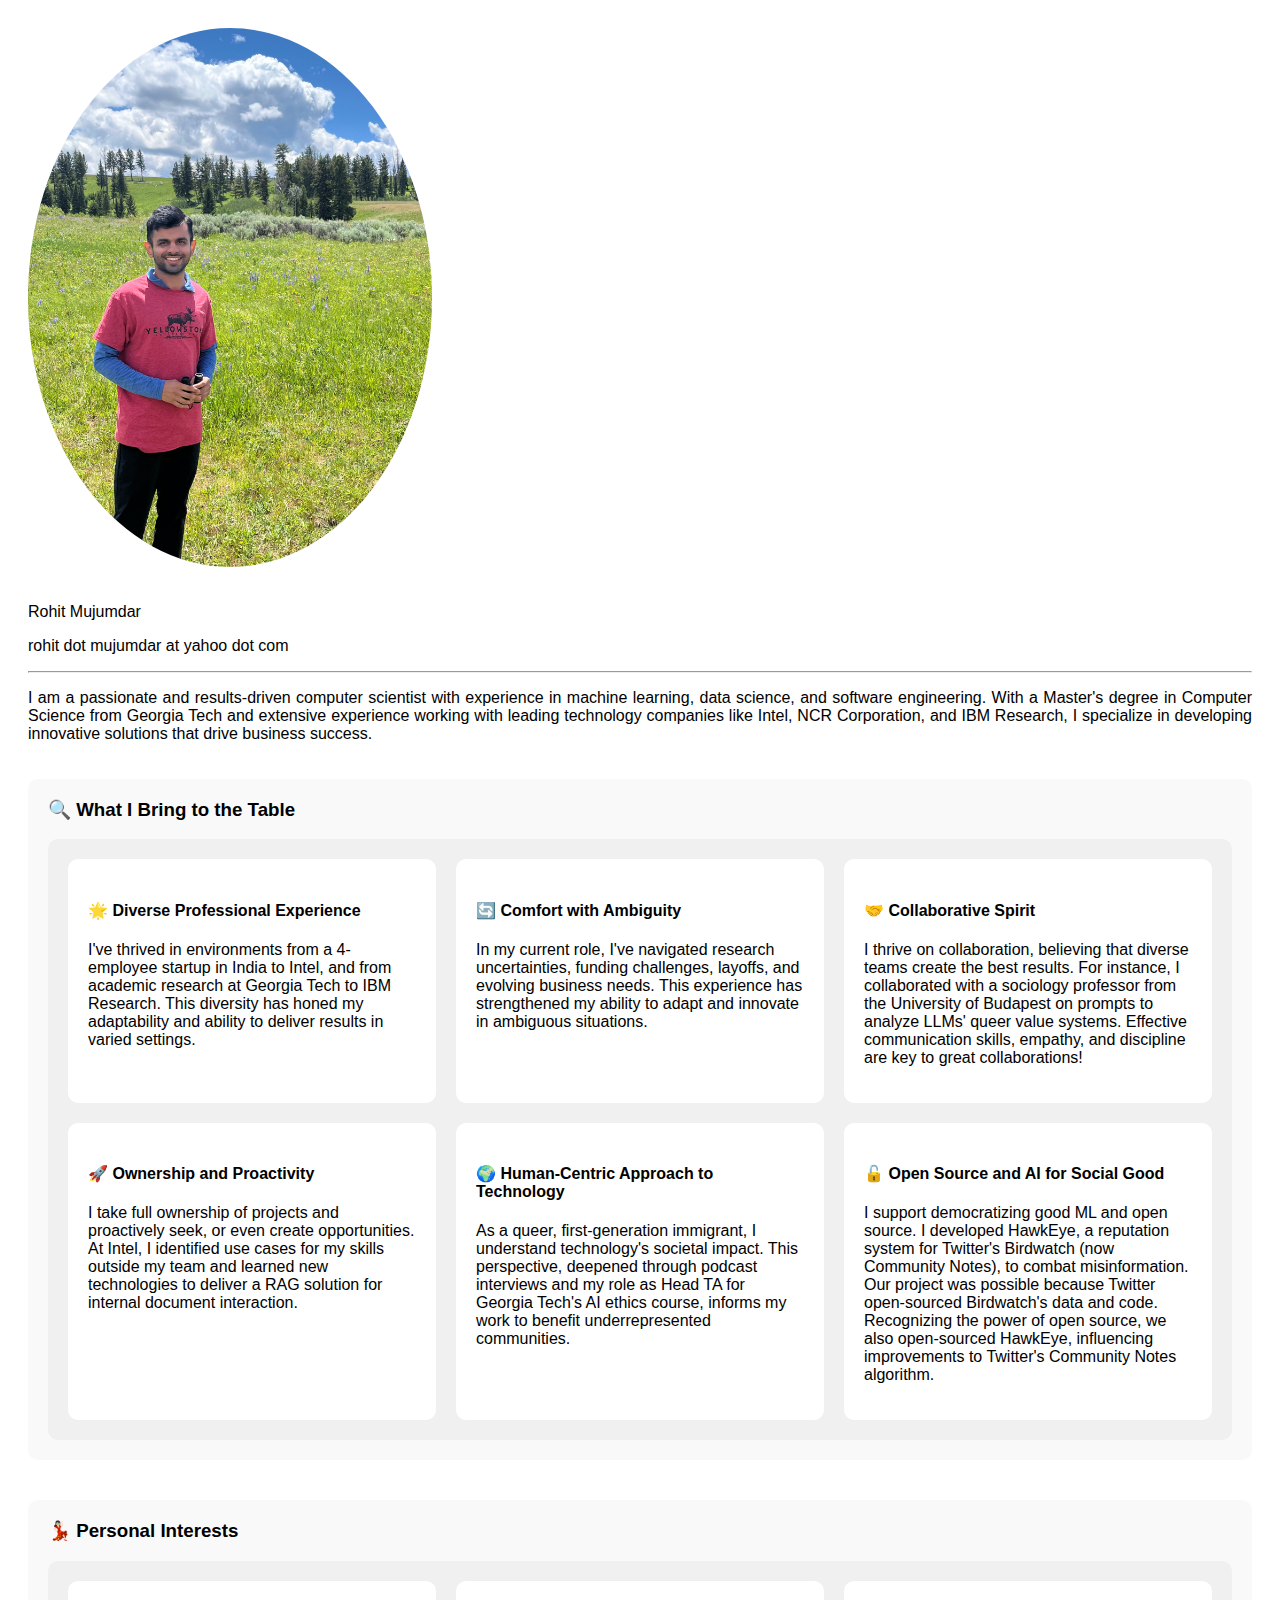
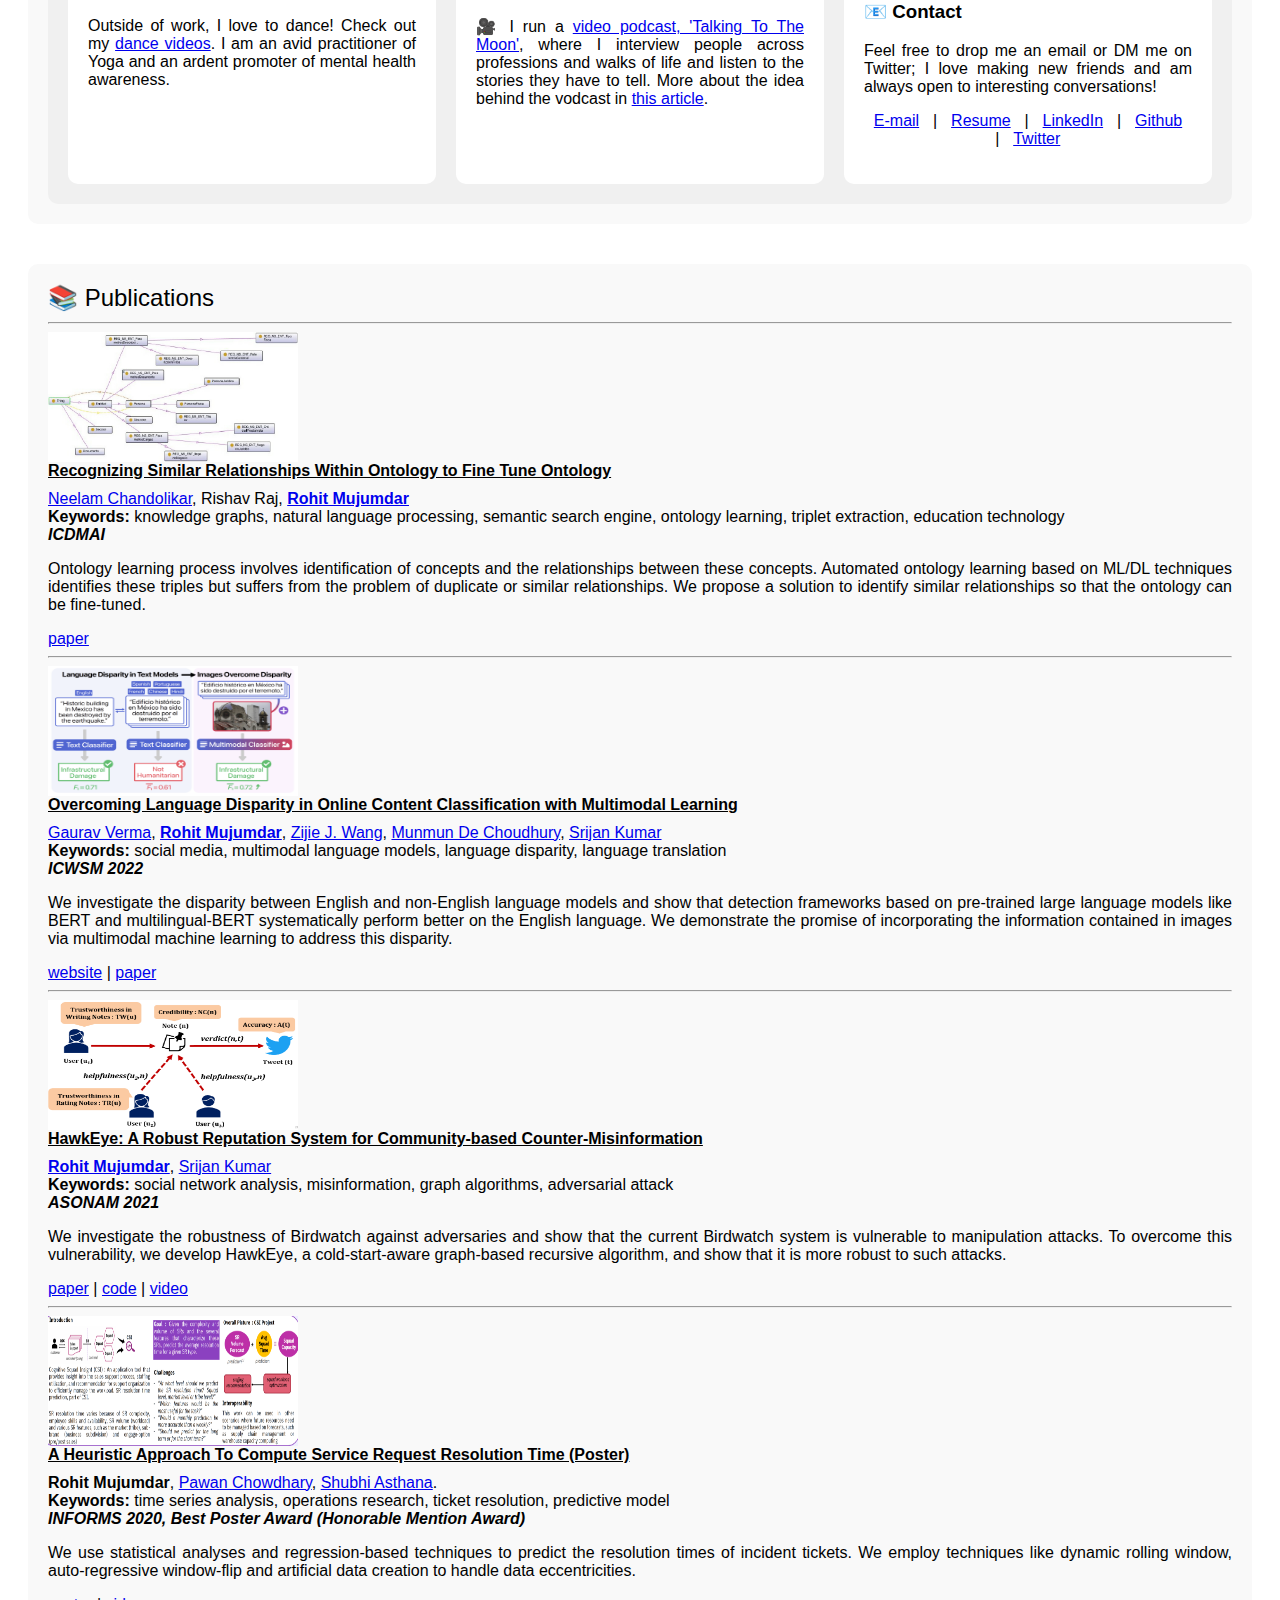
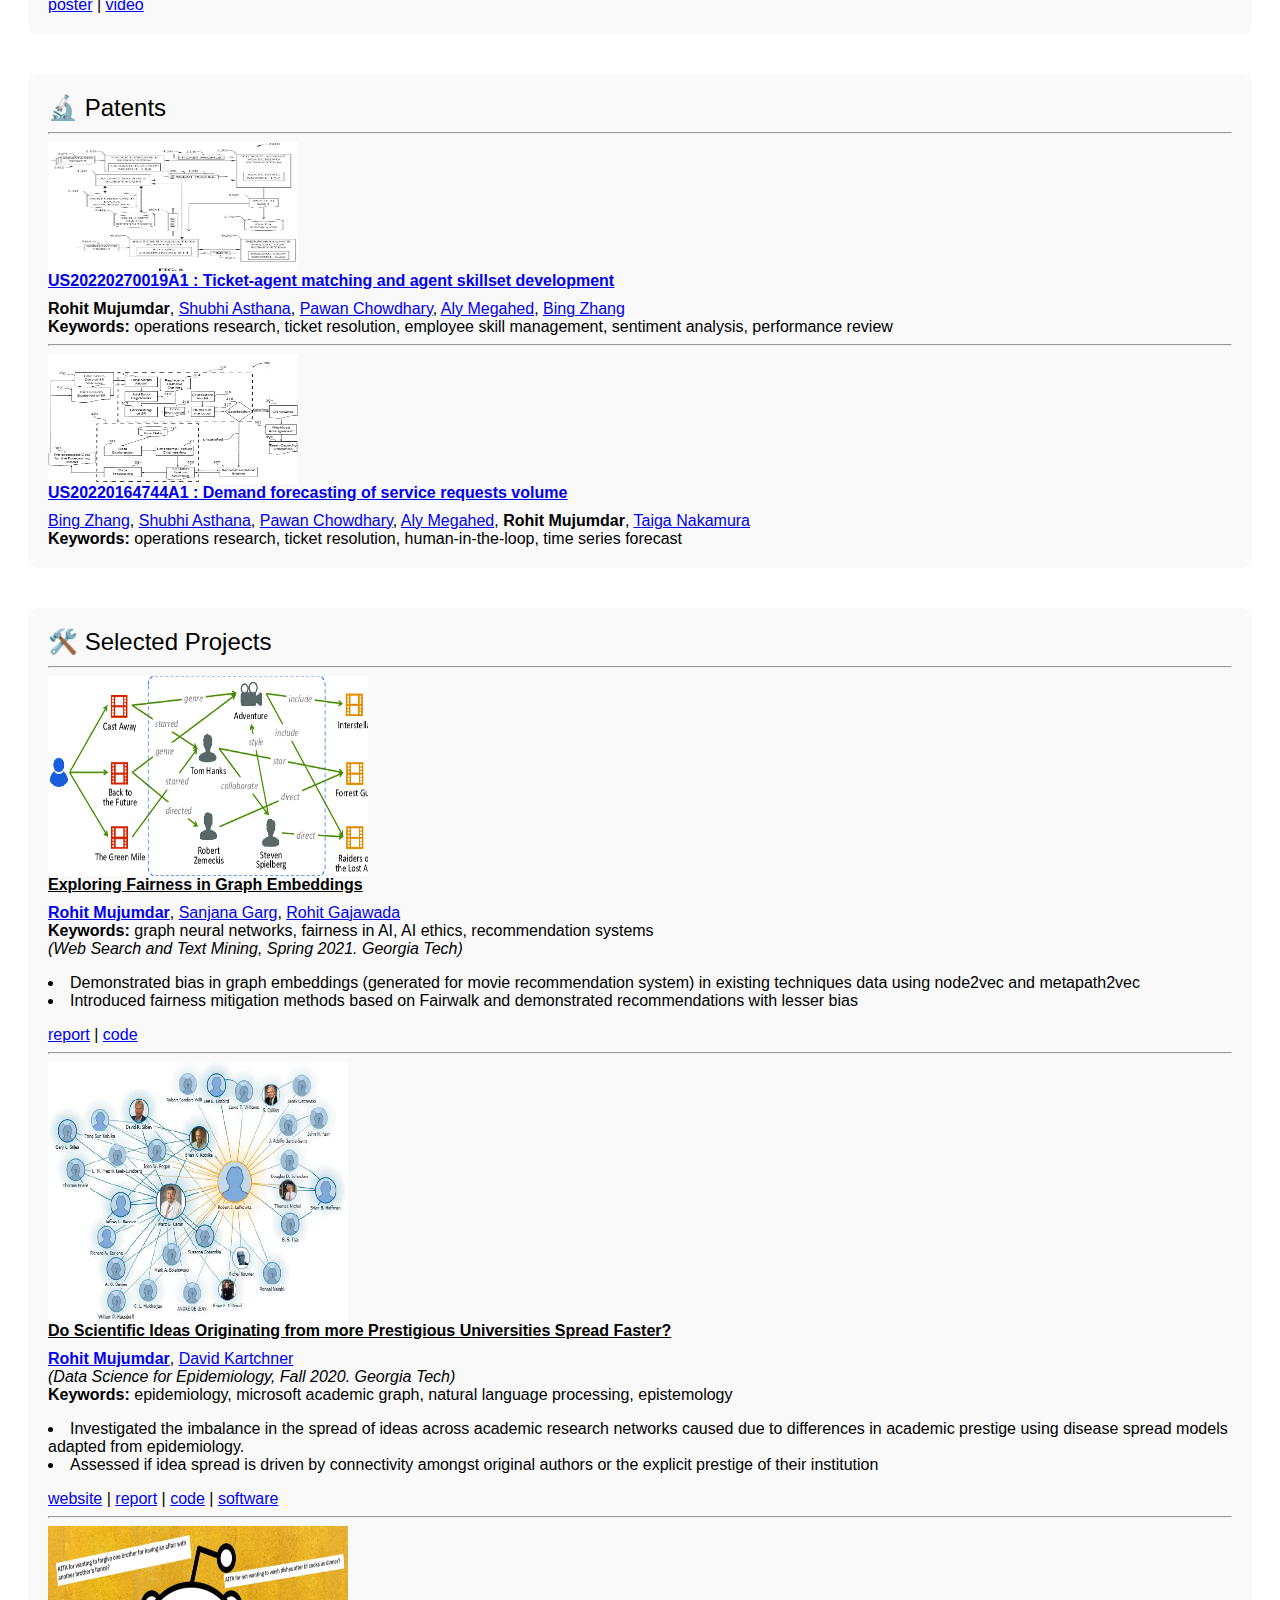
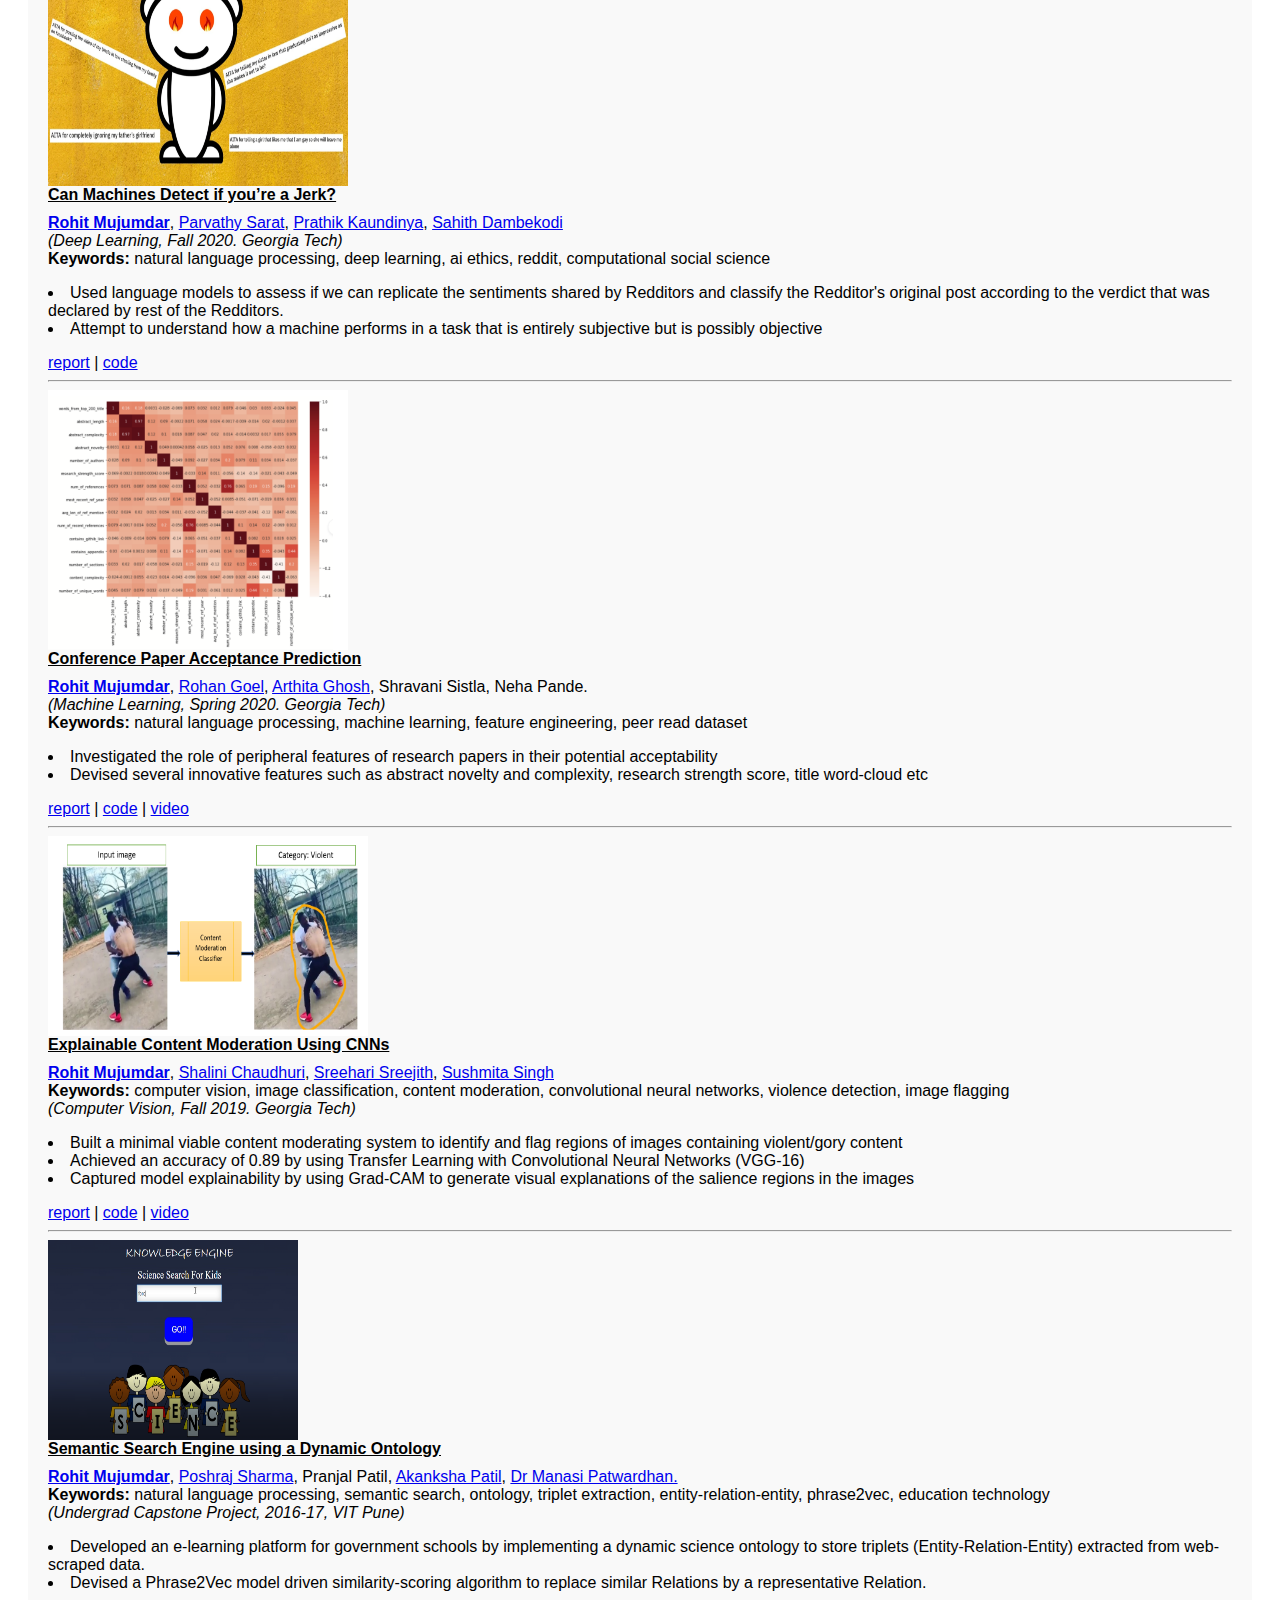
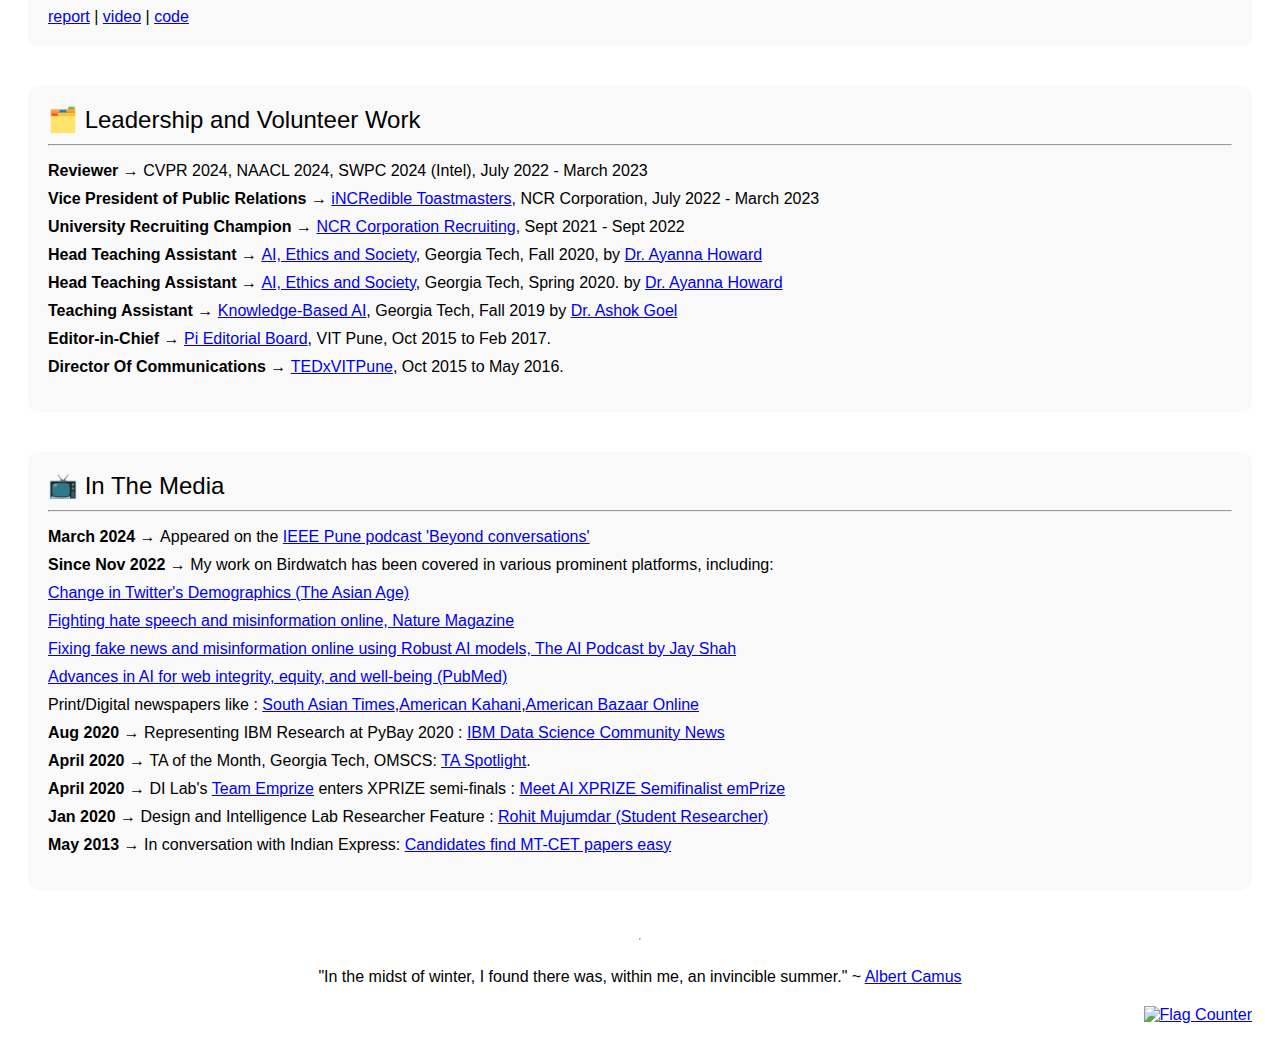
==== commit f982434a: "Update index.html" ====
--- a/index.html
+++ b/index.html
@@ -23,7 +23,7 @@
       font-family: Arial, sans-serif;
     }
     .profile-pic {
-      max-width: 100%;
+      max-width: 33%;
       height: auto;
       border-radius: 50%;
     }
@@ -90,55 +90,60 @@
       <p align="justify">I am a passionate and results-driven computer scientist with experience in machine learning, data science, and software engineering. With a Master's degree in Computer Science from Georgia Tech and extensive experience working with leading technology companies like Intel, NCR Corporation, and IBM Research, I specialize in developing innovative solutions that drive business success.</p>
     </div>
 
-    <section class="what-i-bring-to-the-table horizontal-section">
-      <h3>🔍 What I Bring to the Table</h3>
-      <div>
-        <h4>🌟 Diverse Professional Experience</h4>
-        <p>I've thrived in environments from a 4-employee startup in India to Intel, and from academic research at Georgia Tech to IBM Research. This diversity has honed my adaptability and ability to deliver results in varied settings.</p>
-      </div>
-      <div>
-        <h4>🔄 Comfort with Ambiguity</h4>
-        <p>In my current role, I've navigated research uncertainties, funding challenges, layoffs, and evolving business needs. This experience has strengthened my ability to adapt and innovate in ambiguous situations.</p>
-      </div>
-      <div>
-        <h4>🤝 Collaborative Spirit</h4>
-        <p>I thrive on collaboration, believing that diverse teams create the best results. For instance, I collaborated with a sociology professor from the University of Budapest on prompts to analyze LLMs' queer value systems. Effective communication skills, empathy, and discipline are key to great collaborations!</p>
-      </div>
-      <div>
-        <h4>🚀 Ownership and Proactivity</h4>
-        <p>I take full ownership of projects and proactively seek, or even create opportunities. At Intel, I identified use cases for my skills outside my team and learned new technologies to deliver a RAG solution for internal document interaction.</p>
-      </div>
-      <div>
-        <h4>🌍 Human-Centric Approach to Technology</h4>
-        <p>As a queer, first-generation immigrant, I understand technology's societal impact. This perspective, deepened through podcast interviews and my role as Head TA for Georgia Tech's AI ethics course, informs my work to benefit underrepresented communities.</p>
-      </div>
-      <div>
-        <h4>🔓 Open Source and AI for Social Good</h4>
-        <p>I support democratizing good ML and open source. I developed HawkEye, a reputation system for Twitter's Birdwatch (now Community Notes), to combat misinformation. Our project was possible because Twitter open-sourced Birdwatch's data and code. Recognizing the power of open source, we also open-sourced HawkEye, influencing improvements to Twitter's Community Notes algorithm.</p>
-      </div>
-    </section>
-
-    <section class="personal-interests horizontal-section">
-      <h3>💃🏻 Personal Interests</h3>
-      <div>
-        <p align="justify">Outside of work, I love to dance! Check out my <a href="https://www.instagram.com/rohitmujumdar_/">dance videos</a>. I am an avid practitioner of Yoga and an ardent promoter of mental health awareness.</p>
-      </div>
-      <div>
-        <p align="justify">🎥 I run a <a href="https://www.youtube.com/channel/UC85aF1GbDkl9-tzwanPMhXA/videos">video podcast, 'Talking To The Moon'</a>, where I interview people across professions and walks of life and listen to the stories they have to tell. More about the idea behind the vodcast in <a href="https://www.linkedin.com/posts/rohitmujumdar_vodcast-connections-storytelling-activity-6915833574826885120-EARo?">this article</a>.</p>
-      </div>
-      <div>
-        <h3>📧 Contact</h3>
-        <p align="justify">Feel free to drop me an email or DM me on Twitter; I love making new friends and am always open to interesting conversations!</p>
-        <p align="center" class="contact-links">
-          <a href="mailto:rohit.mujumdar@yahoo.com">E-mail</a> &nbsp;|&nbsp;
-          <a href="cv/Resume_RohitMujumdar_v1.pdf">Resume</a> &nbsp;|&nbsp;
-          <a href="https://www.linkedin.com/in/rohitmujumdar/">LinkedIn</a> &nbsp;|&nbsp;
-          <a href="https://github.com/rohitmujumdar">Github</a> &nbsp;|&nbsp;
-          <a href="https://twitter.com/MujumdarRohit">Twitter</a>
-        </p>
-      </div>
-    </section>
-
+    <section>
+  <h3>🔍 What I Bring to the Table</h3>
+  <div class="what-i-bring-to-the-table horizontal-section">
+    <div>
+      <h4>🌟 Diverse Professional Experience</h4>
+      <p>I've thrived in environments from a 4-employee startup in India to Intel, and from academic research at Georgia Tech to IBM Research. This diversity has honed my adaptability and ability to deliver results in varied settings.</p>
+    </div>
+    <div>
+      <h4>🔄 Comfort with Ambiguity</h4>
+      <p>In my current role, I've navigated research uncertainties, funding challenges, layoffs, and evolving business needs. This experience has strengthened my ability to adapt and innovate in ambiguous situations.</p>
+    </div>
+    <div>
+      <h4>🤝 Collaborative Spirit</h4>
+      <p>I thrive on collaboration, believing that diverse teams create the best results. For instance, I collaborated with a sociology professor from the University of Budapest on prompts to analyze LLMs' queer value systems. Effective communication skills, empathy, and discipline are key to great collaborations!</p>
+    </div>
+    <div>
+      <h4>🚀 Ownership and Proactivity</h4>
+      <p>I take full ownership of projects and proactively seek, or even create opportunities. At Intel, I identified use cases for my skills outside my team and learned new technologies to deliver a RAG solution for internal document interaction.</p>
+    </div>
+    <div>
+      <h4>🌍 Human-Centric Approach to Technology</h4>
+      <p>As a queer, first-generation immigrant, I understand technology's societal impact. This perspective, deepened through podcast interviews and my role as Head TA for Georgia Tech's AI ethics course, informs my work to benefit underrepresented communities.</p>
+    </div>
+    <div>
+      <h4>🔓 Open Source and AI for Social Good</h4>
+      <p>I support democratizing good ML and open source. I developed HawkEye, a reputation system for Twitter's Birdwatch (now Community Notes), to combat misinformation. Our project was possible because Twitter open-sourced Birdwatch's data and code. Recognizing the power of open source, we also open-sourced HawkEye, influencing improvements to Twitter's Community Notes algorithm.</p>
+    </div>
+  </div>
+</section>
+
+<section>
+  <h3>💃🏻 Personal Interests</h3>
+  <div class="personal-interests horizontal-section">
+    <div>
+      <p align="justify">Outside of work, I love to dance! Check out my <a href="https://www.instagram.com/rohitmujumdar_/">dance videos</a>. I am an avid practitioner of Yoga and an ardent promoter of mental health awareness.</p>
+    </div>
+    <div>
+      <p align="justify">🎥 I run a <a href="https://www.youtube.com/channel/UC85aF1GbDkl9-tzwanPMhXA/videos">video podcast, 'Talking To The Moon'</a>, where I interview people across professions and walks of life and listen to the stories they have to tell. More about the idea behind the vodcast in <a href="https://www.linkedin.com/posts/rohitmujumdar_vodcast-connections-storytelling-activity-6915833574826885120-EARo?">this article</a>.</p>
+    </div>
+    <div>
+      <h3>📧 Contact</h3>
+      <p align="justify">Feel free to drop me an email or DM me on Twitter; I love making new friends and am always open to interesting conversations!</p>
+      <p align="center" class="contact-links">
+        <a href="mailto:rohit.mujumdar@yahoo.com">E-mail</a> &nbsp;|&nbsp;
+        <a href="cv/Resume_RohitMujumdar_v1.pdf">Resume</a> &nbsp;|&nbsp;
+        <a href="https://www.linkedin.com/in/rohitmujumdar/">LinkedIn</a> &nbsp;|&nbsp;
+        <a href="https://github.com/rohitmujumdar">Github</a> &nbsp;|&nbsp;
+        <a href="https://twitter.com/MujumdarRohit">Twitter</a>
+      </p>
+    </div>
+  </div>
+</section>
+    
+    
     <section class="publications">
       <heading>📚 Publications</heading>
       <hr>
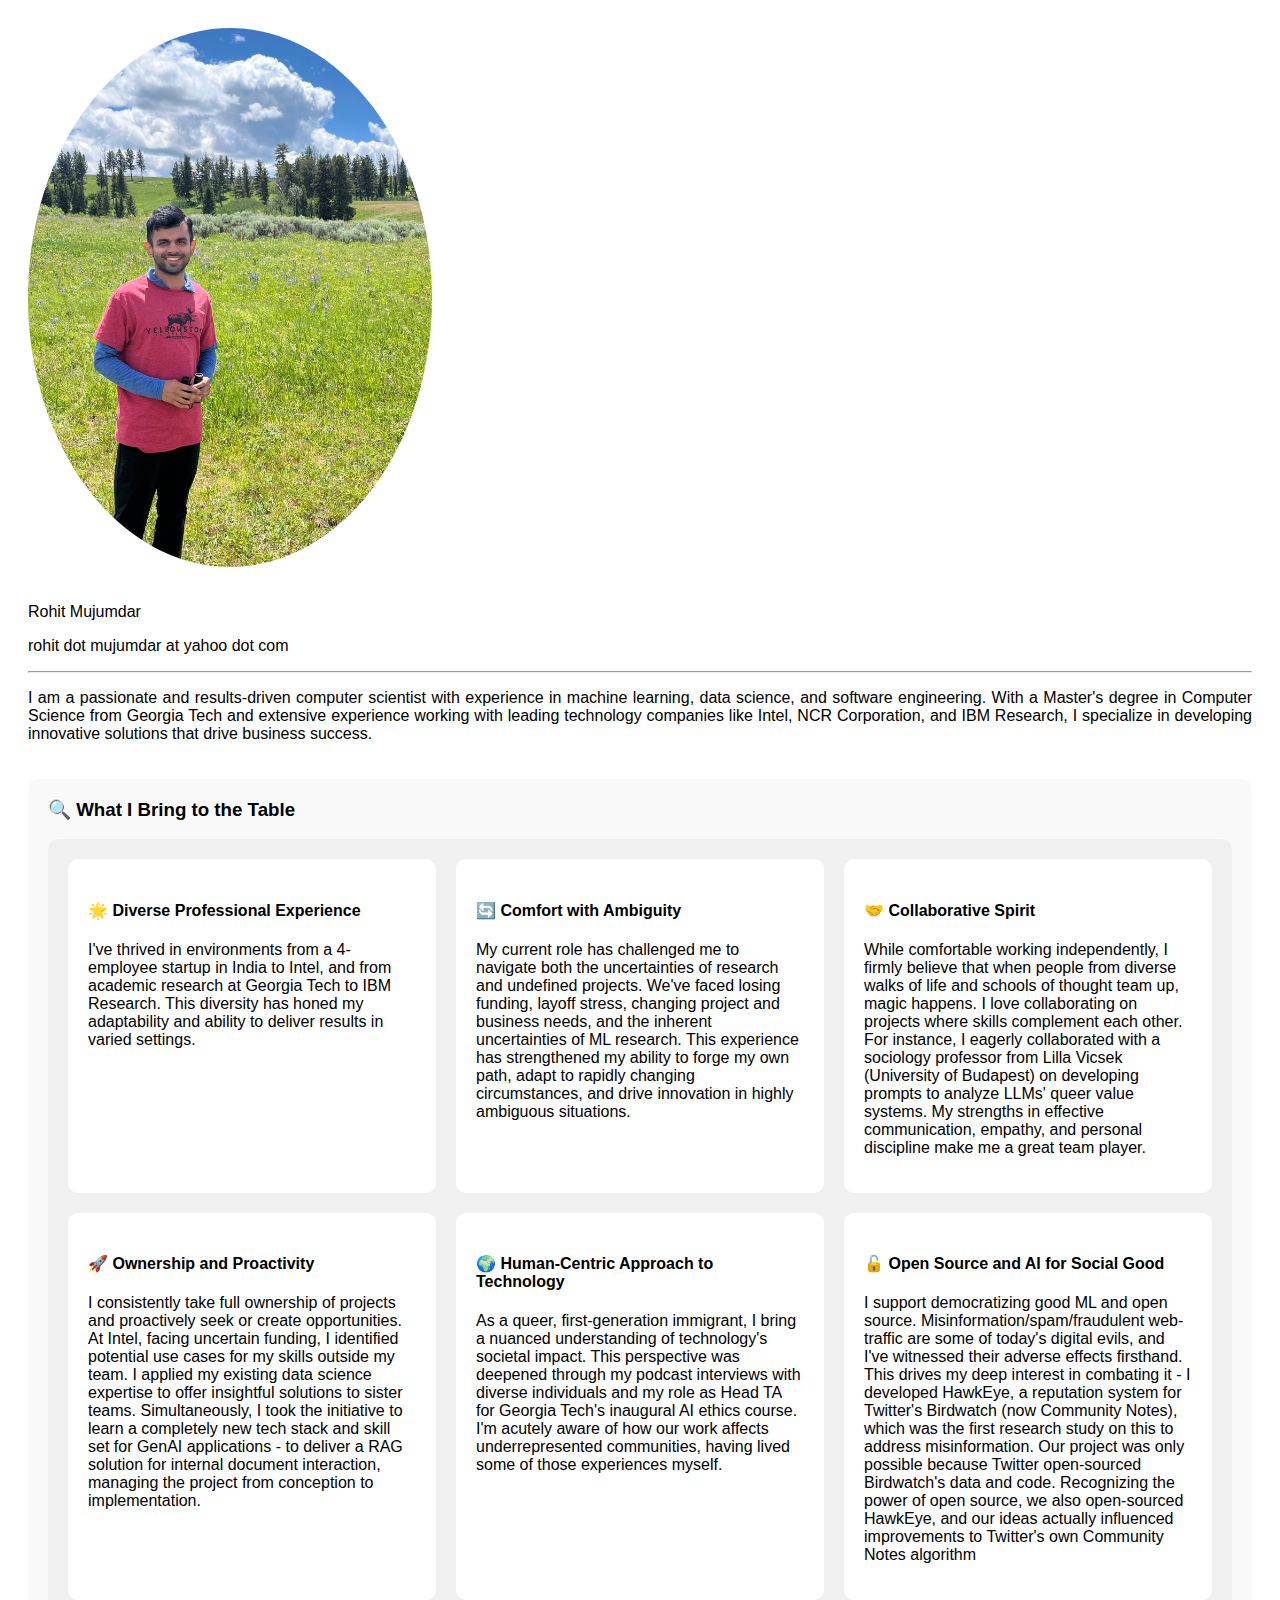
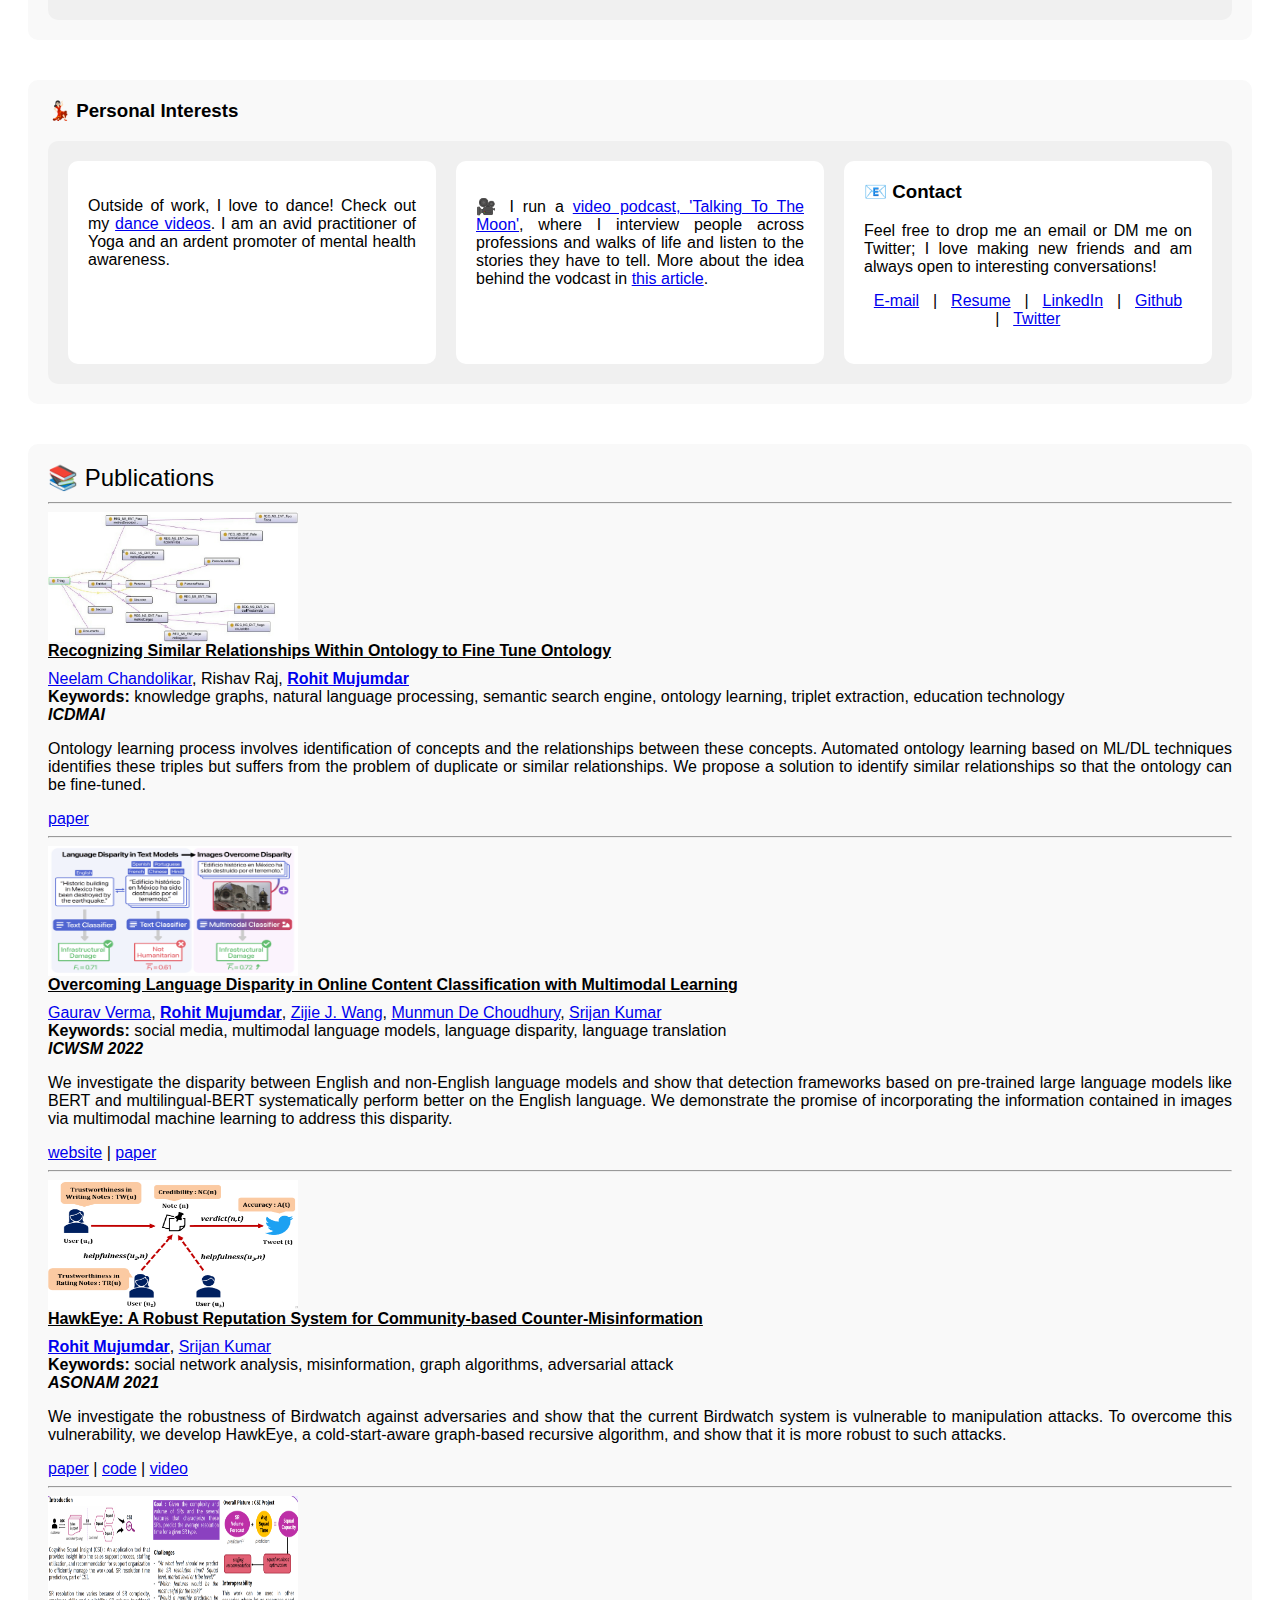
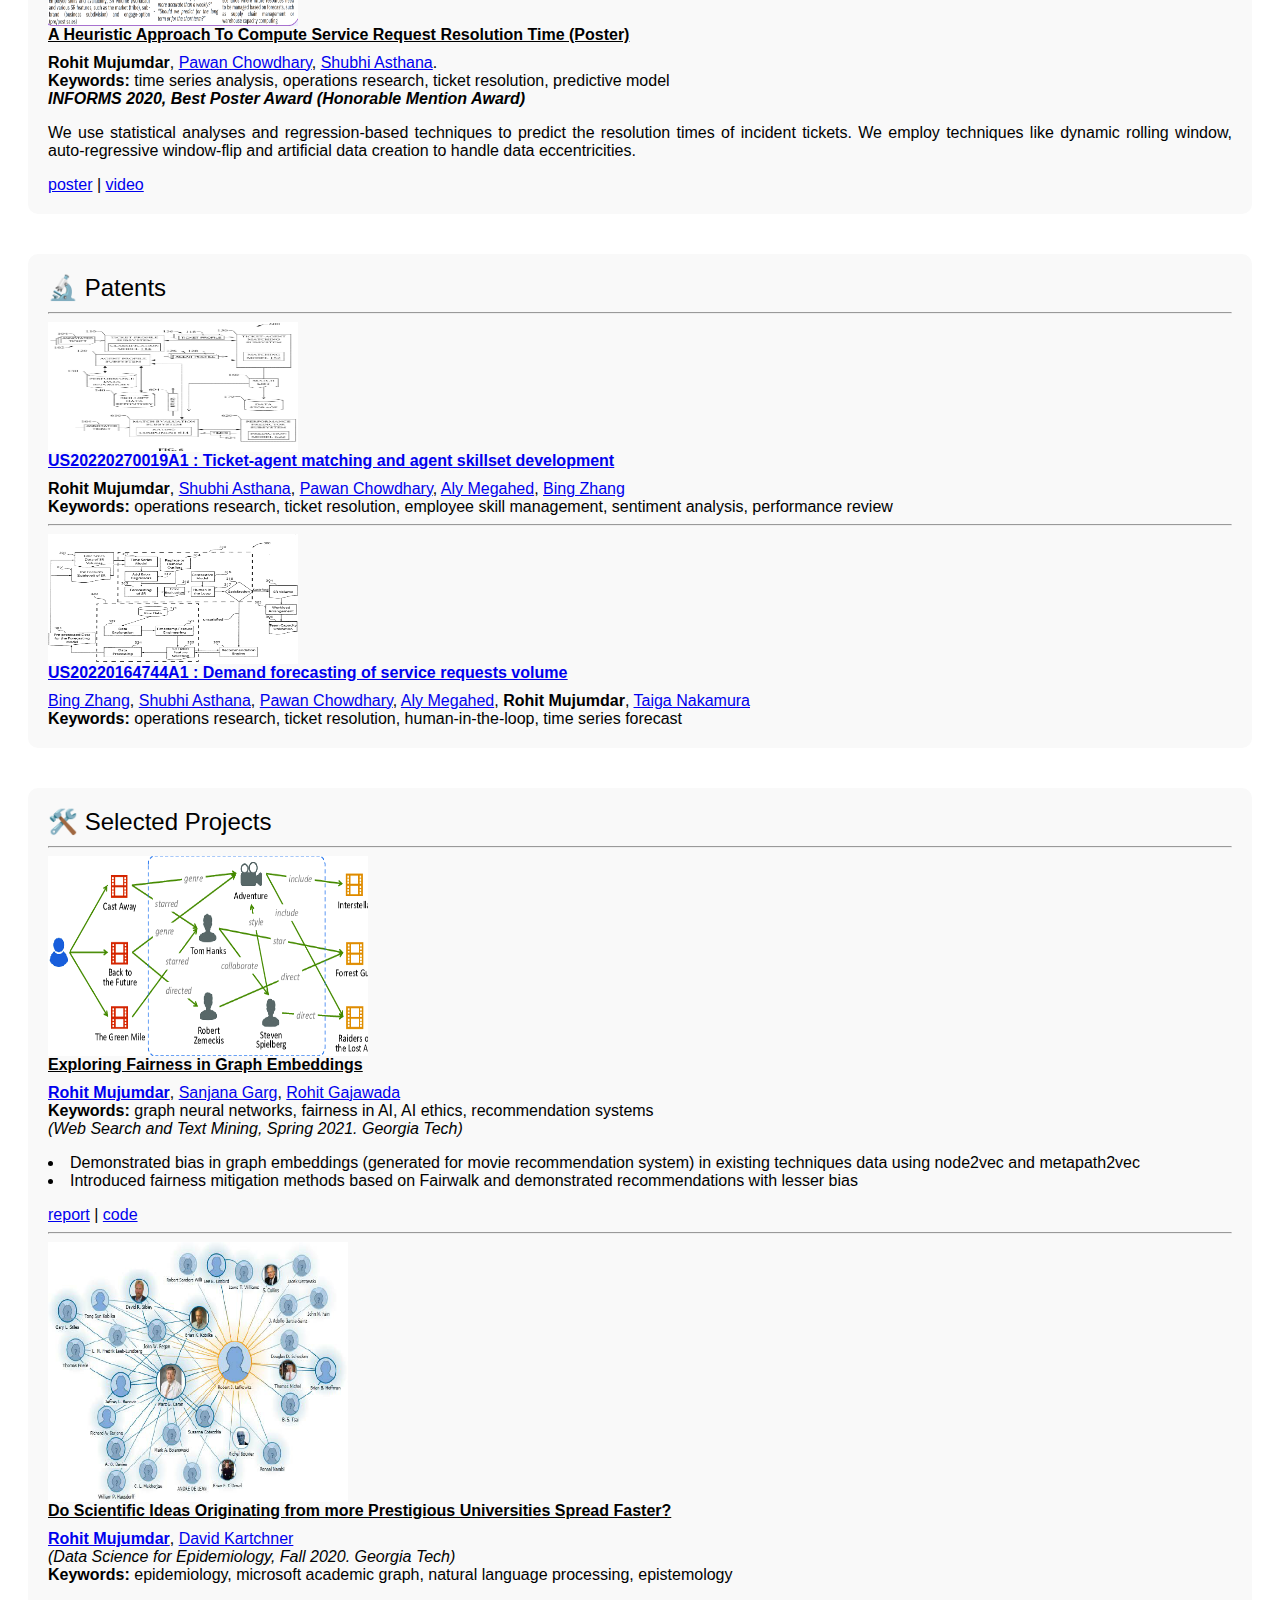
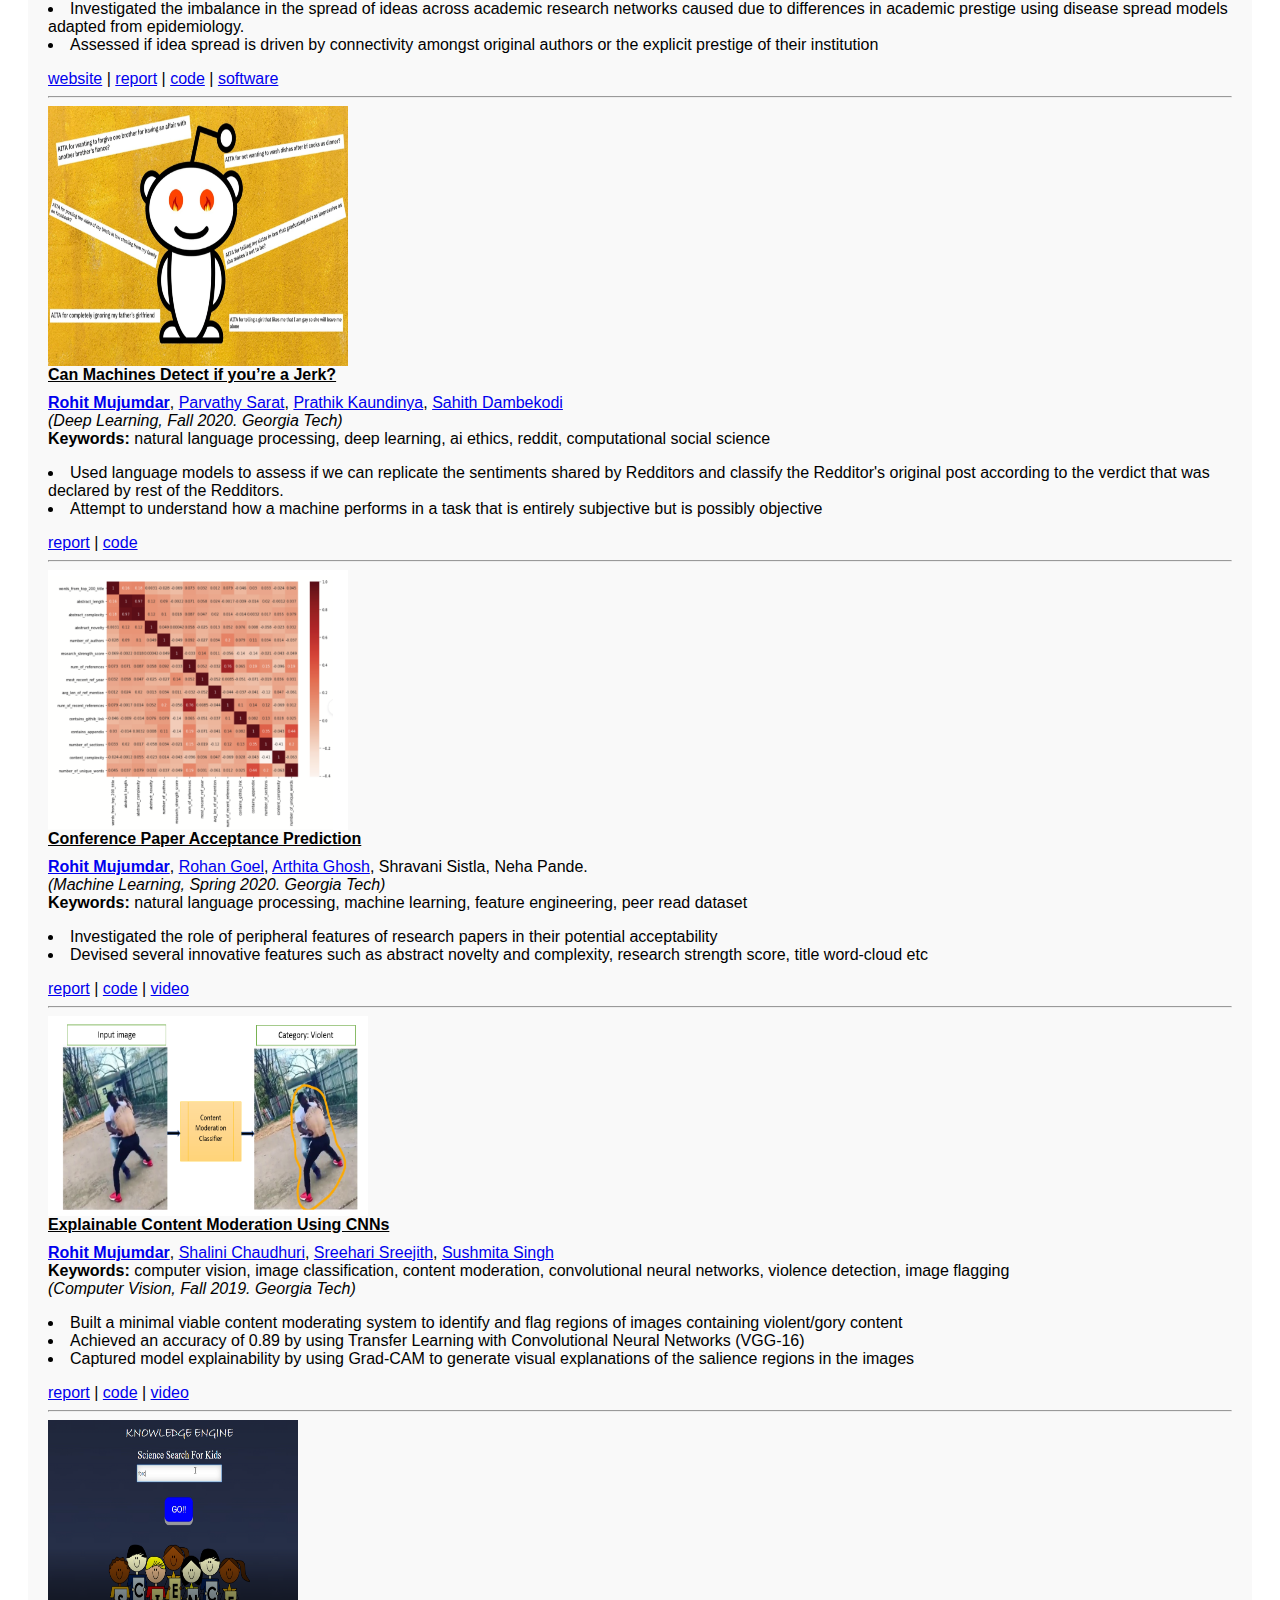
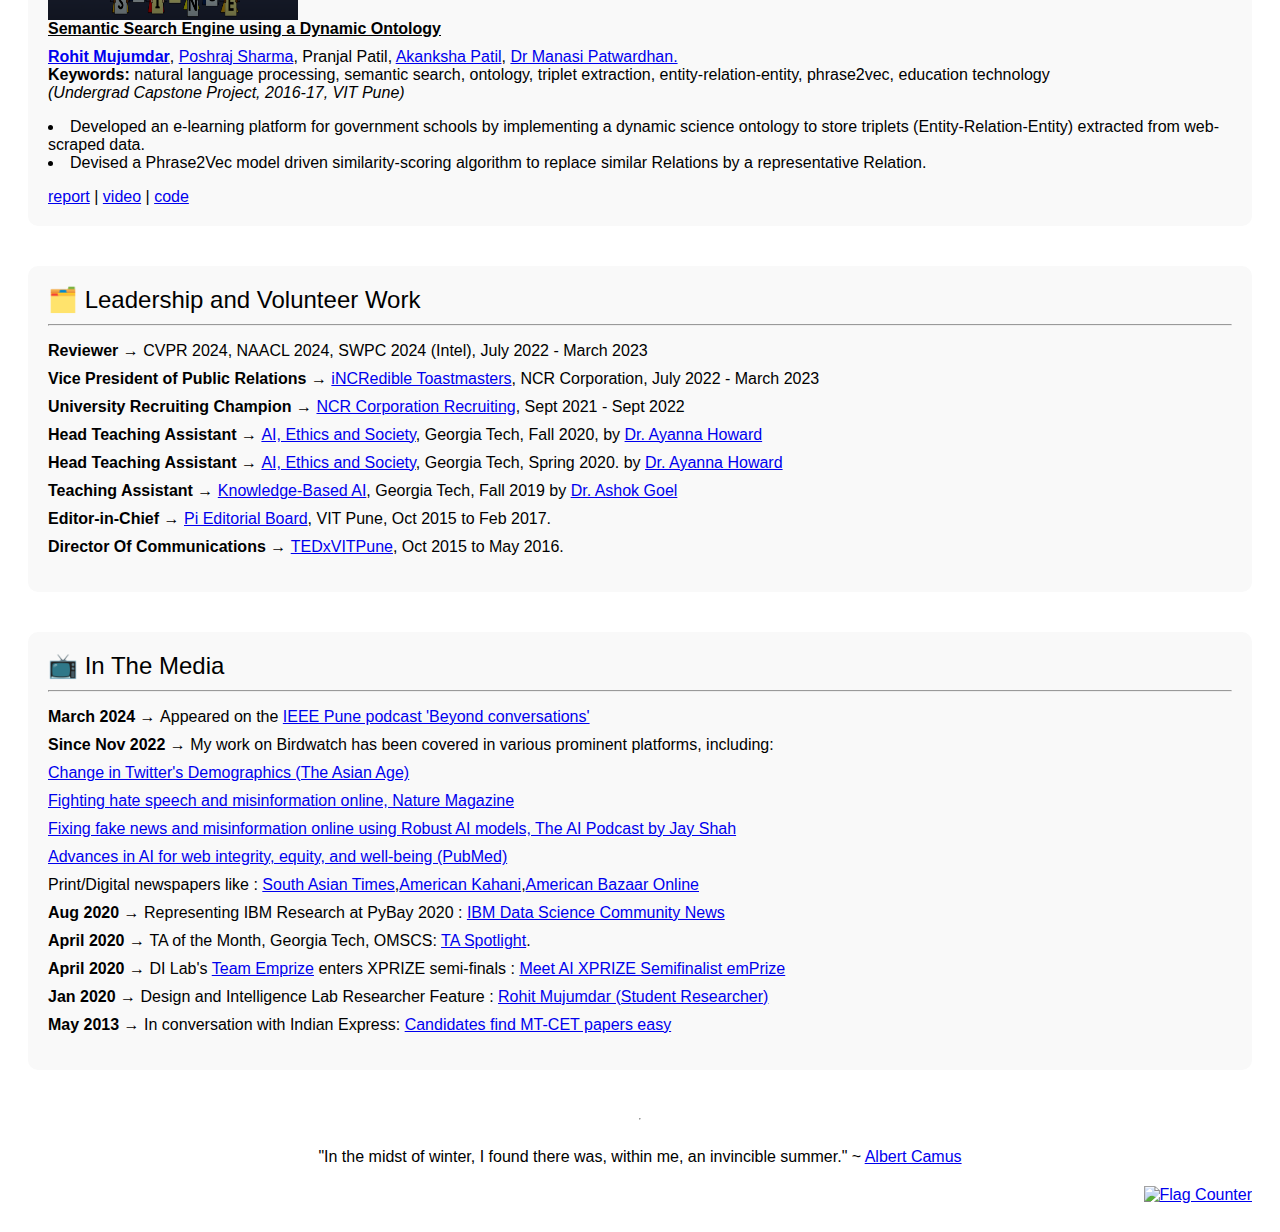
==== commit 953a01e1: "Update index.html" ====
--- a/index.html
+++ b/index.html
@@ -99,24 +99,23 @@
     </div>
     <div>
       <h4>🔄 Comfort with Ambiguity</h4>
-      <p>In my current role, I've navigated research uncertainties, funding challenges, layoffs, and evolving business needs. This experience has strengthened my ability to adapt and innovate in ambiguous situations.</p>
+      <p>My current role has challenged me to navigate both the uncertainties of research and undefined projects. We've faced losing funding, layoff stress, changing project and business needs, and the inherent uncertainties of ML research. This experience has strengthened my ability to forge my own path, adapt to rapidly changing circumstances, and drive innovation in highly ambiguous situations.</p>
     </div>
     <div>
       <h4>🤝 Collaborative Spirit</h4>
-      <p>I thrive on collaboration, believing that diverse teams create the best results. For instance, I collaborated with a sociology professor from the University of Budapest on prompts to analyze LLMs' queer value systems. Effective communication skills, empathy, and discipline are key to great collaborations!</p>
+      <p>While comfortable working independently, I firmly believe that when people from diverse walks of life and schools of thought team up, magic happens. I love collaborating on projects where skills complement each other. For instance, I eagerly collaborated with a sociology professor from Lilla Vicsek (University of Budapest) on developing prompts to analyze LLMs' queer value systems. My strengths in effective communication, empathy, and personal discipline make me a great team player. </p>
     </div>
     <div>
       <h4>🚀 Ownership and Proactivity</h4>
-      <p>I take full ownership of projects and proactively seek, or even create opportunities. At Intel, I identified use cases for my skills outside my team and learned new technologies to deliver a RAG solution for internal document interaction.</p>
+      <p>I consistently take full ownership of projects and proactively seek or create opportunities. At Intel, facing uncertain funding, I identified potential use cases for my skills outside my team. I applied my existing data science expertise to offer insightful solutions to sister teams. Simultaneously, I took the initiative to learn a completely new tech stack and skill set for GenAI applications -  to deliver a RAG solution for internal document interaction, managing the project from conception to implementation.</p>
     </div>
     <div>
       <h4>🌍 Human-Centric Approach to Technology</h4>
-      <p>As a queer, first-generation immigrant, I understand technology's societal impact. This perspective, deepened through podcast interviews and my role as Head TA for Georgia Tech's AI ethics course, informs my work to benefit underrepresented communities.</p>
+      <p>As a queer, first-generation immigrant, I bring a nuanced understanding of technology's societal impact. This perspective was deepened through my podcast interviews with diverse individuals and my role as Head TA for Georgia Tech's inaugural AI ethics course. I'm acutely aware of how our work affects underrepresented communities, having lived some of those experiences myself. </p>
     </div>
     <div>
       <h4>🔓 Open Source and AI for Social Good</h4>
-      <p>I support democratizing good ML and open source. I developed HawkEye, a reputation system for Twitter's Birdwatch (now Community Notes), to combat misinformation. Our project was possible because Twitter open-sourced Birdwatch's data and code. Recognizing the power of open source, we also open-sourced HawkEye, influencing improvements to Twitter's Community Notes algorithm.</p>
-    </div>
+      <p>I support democratizing good ML and open source. Misinformation/spam/fraudulent web-traffic are some of today's digital evils, and I've witnessed their adverse effects firsthand. This drives my deep interest in combating it - I developed HawkEye, a reputation system for Twitter's Birdwatch (now Community Notes), which was the first research study on this to address misinformation. Our project was only possible because Twitter open-sourced Birdwatch's data and code. Recognizing the power of open source, we also open-sourced HawkEye, and our ideas actually influenced improvements to Twitter's own Community Notes algorithm </div>
   </div>
 </section>
 
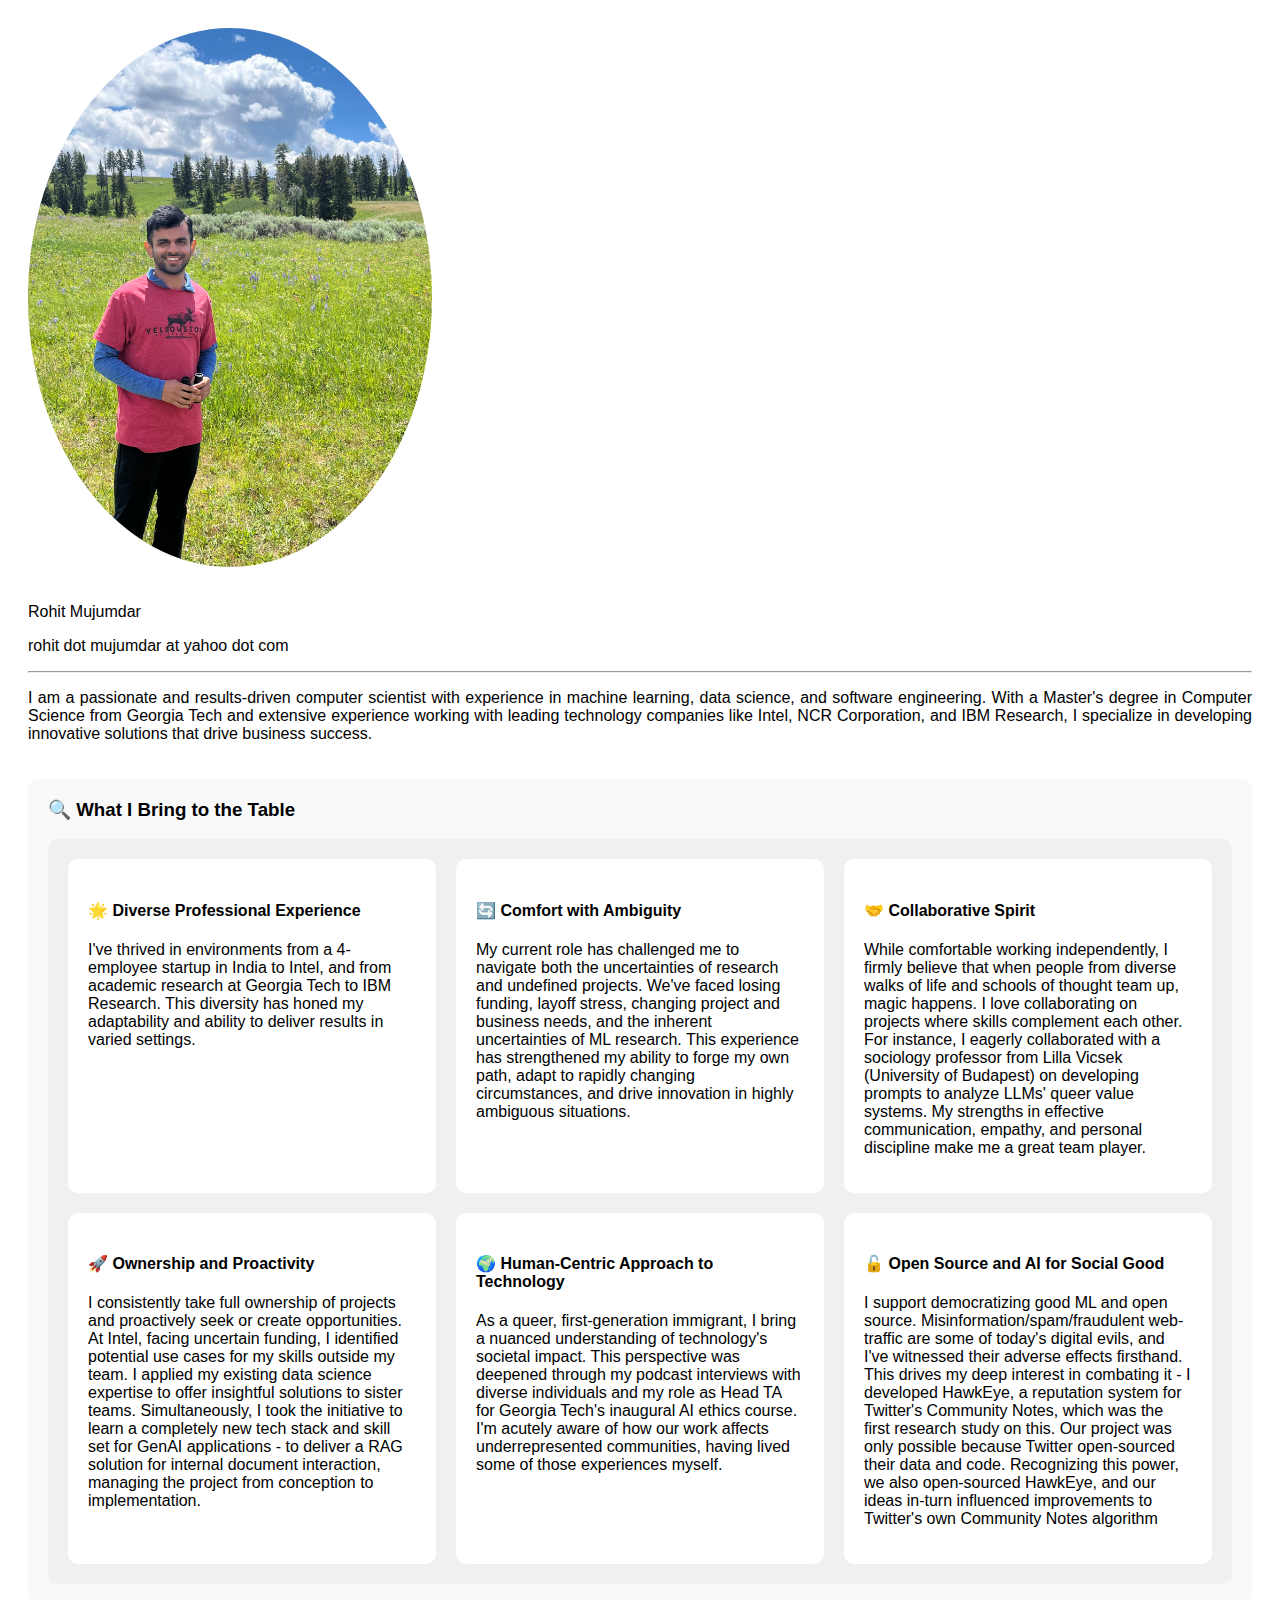
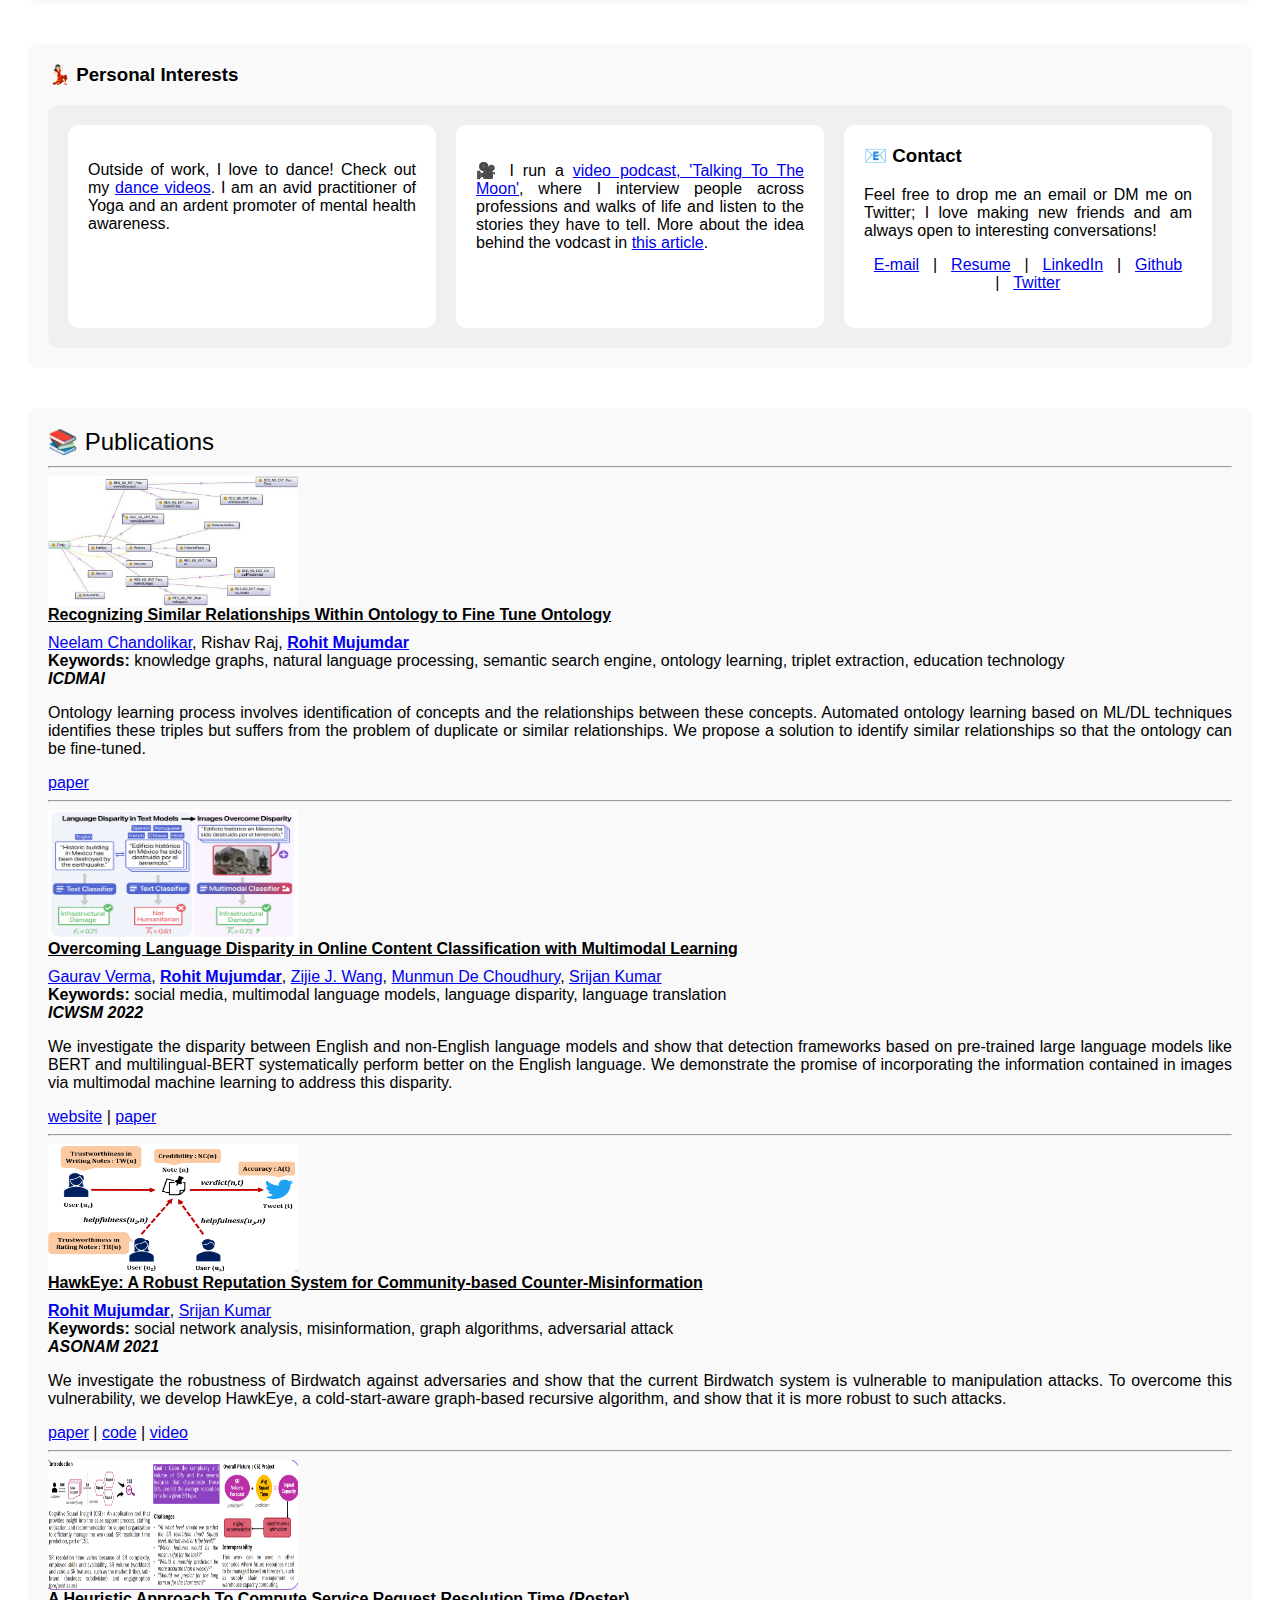
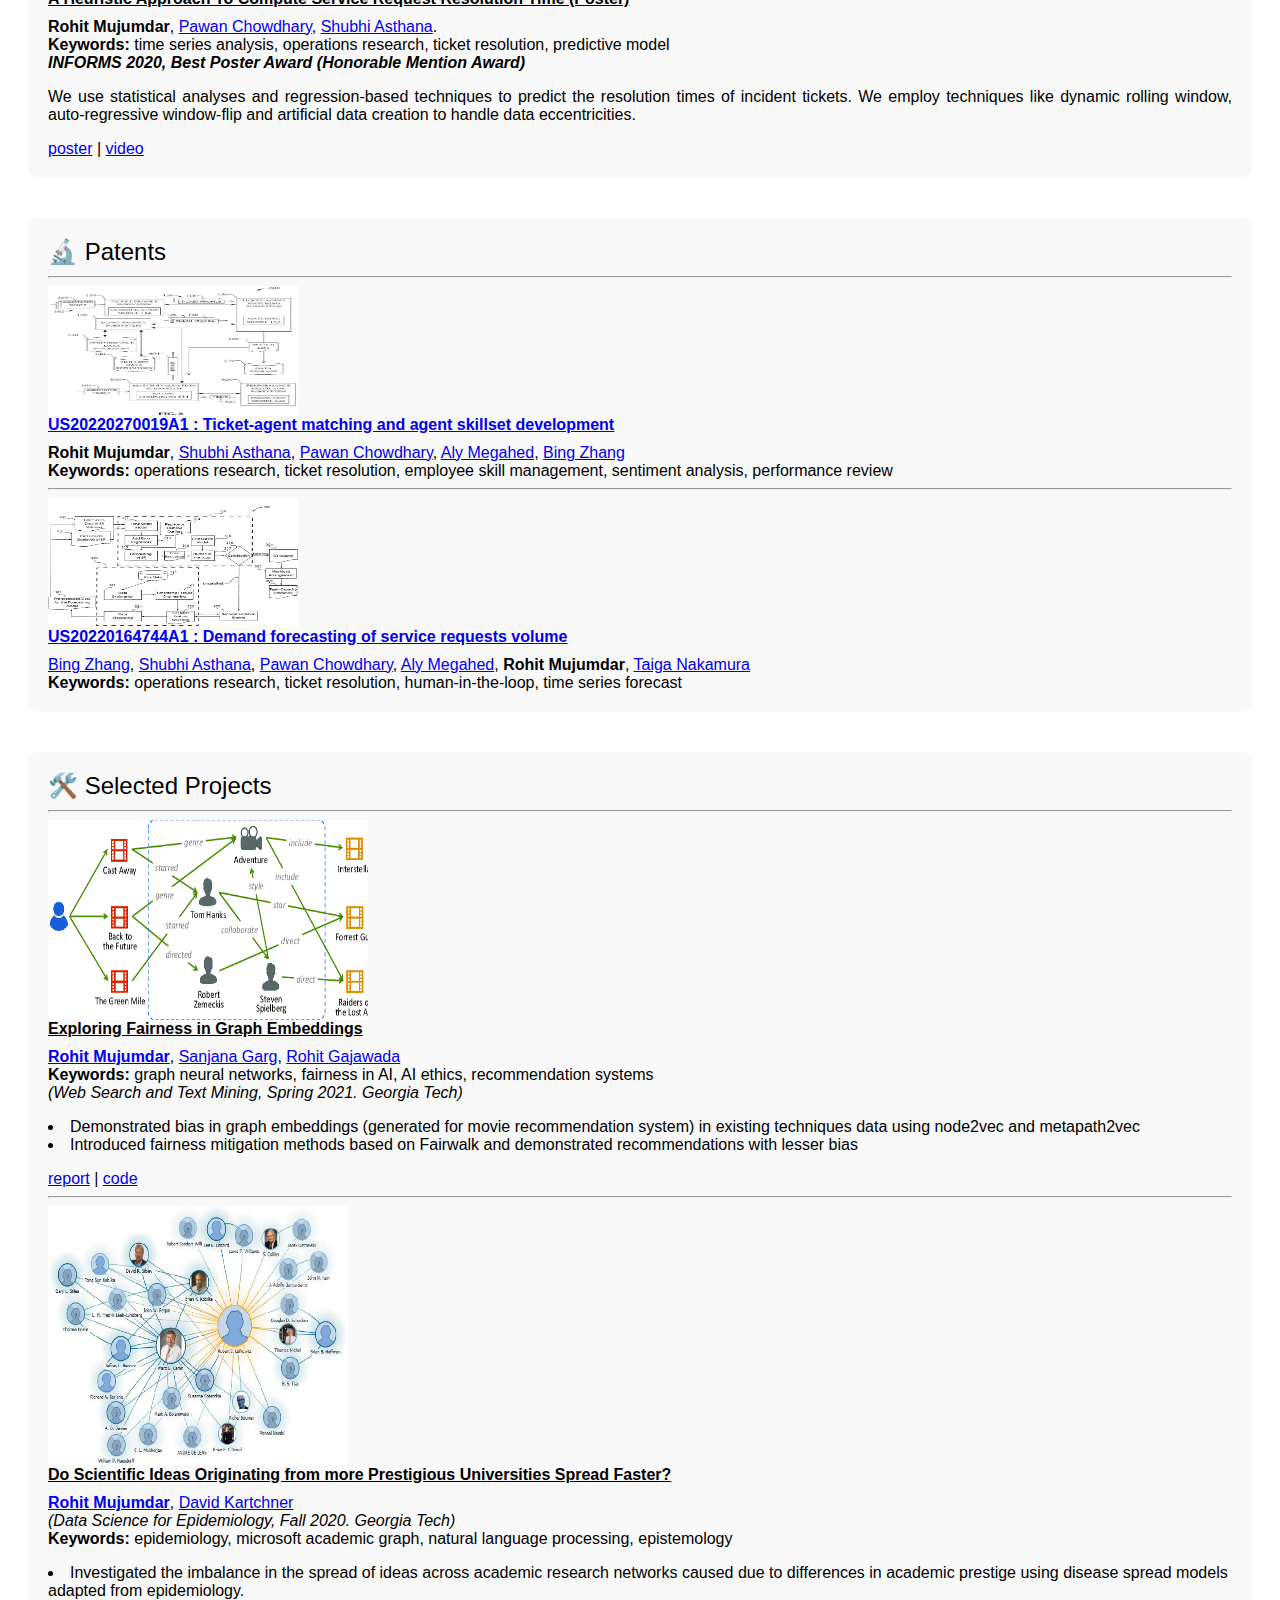
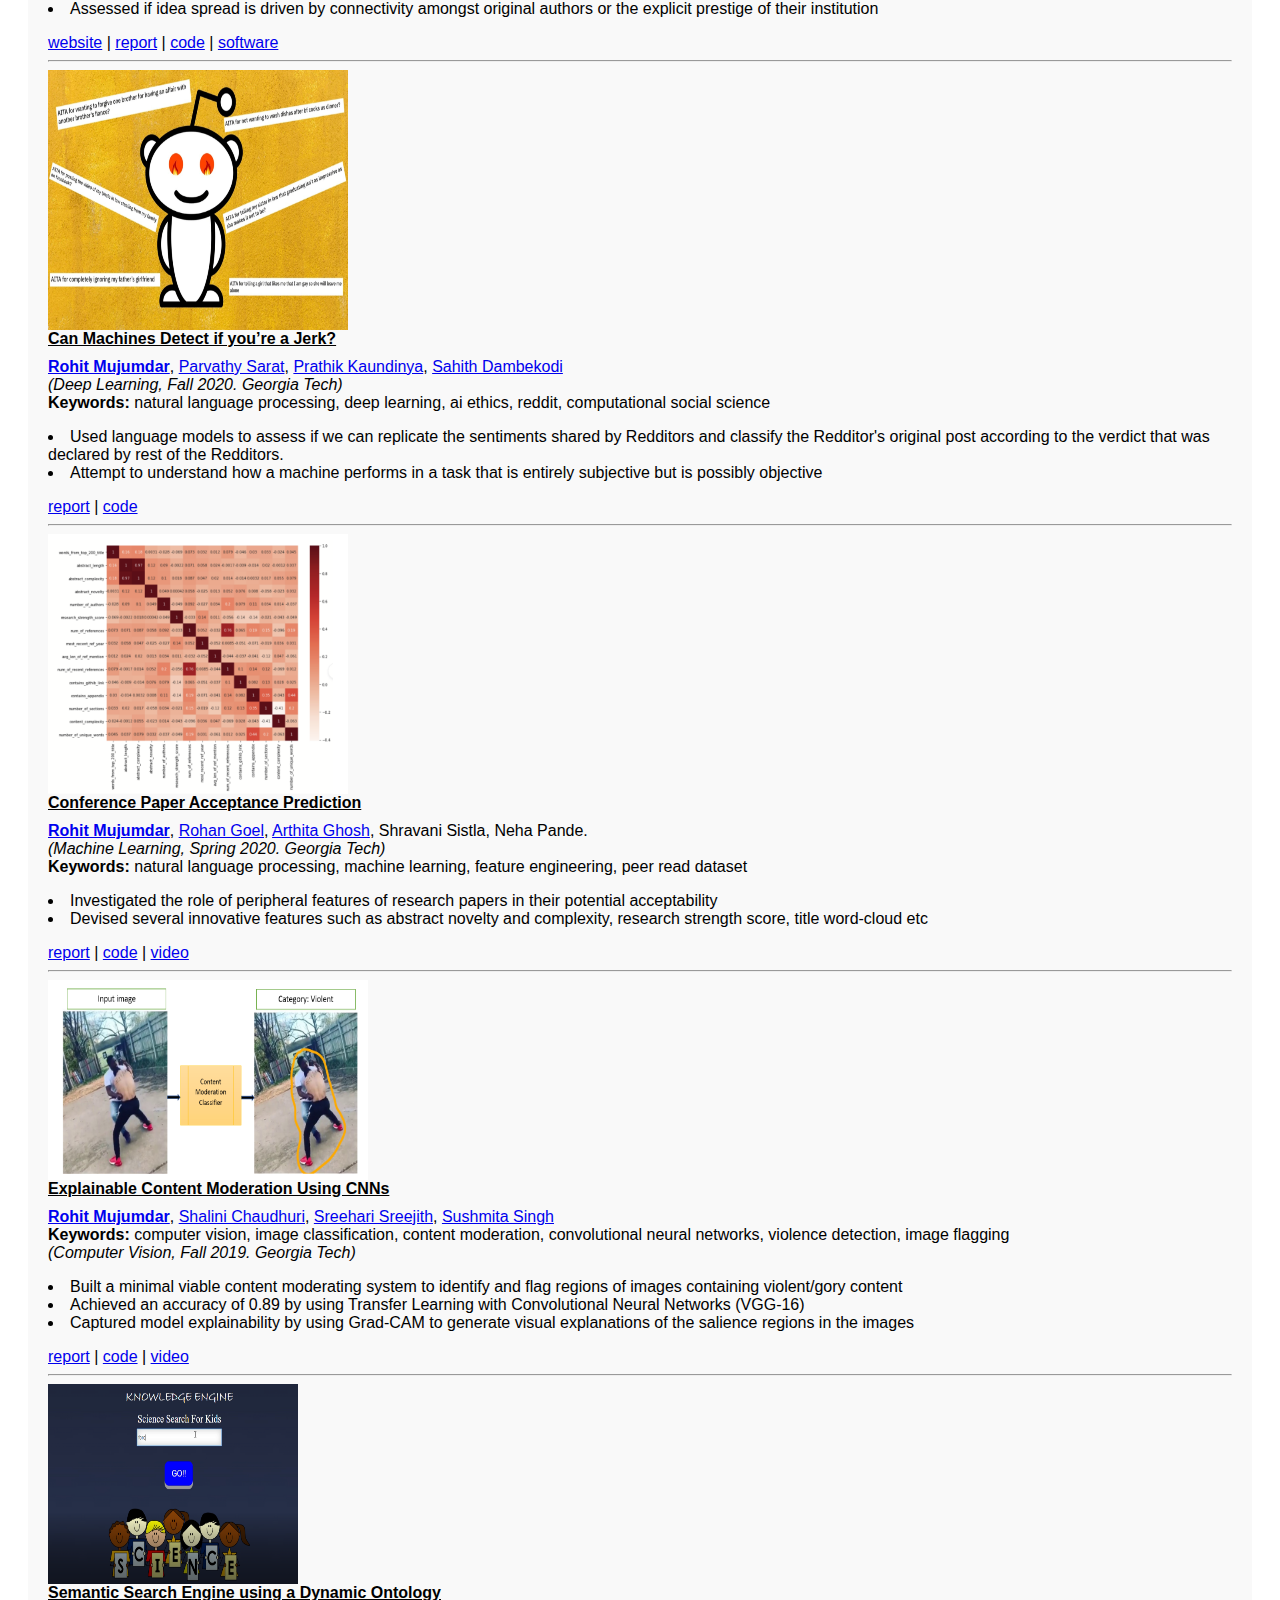
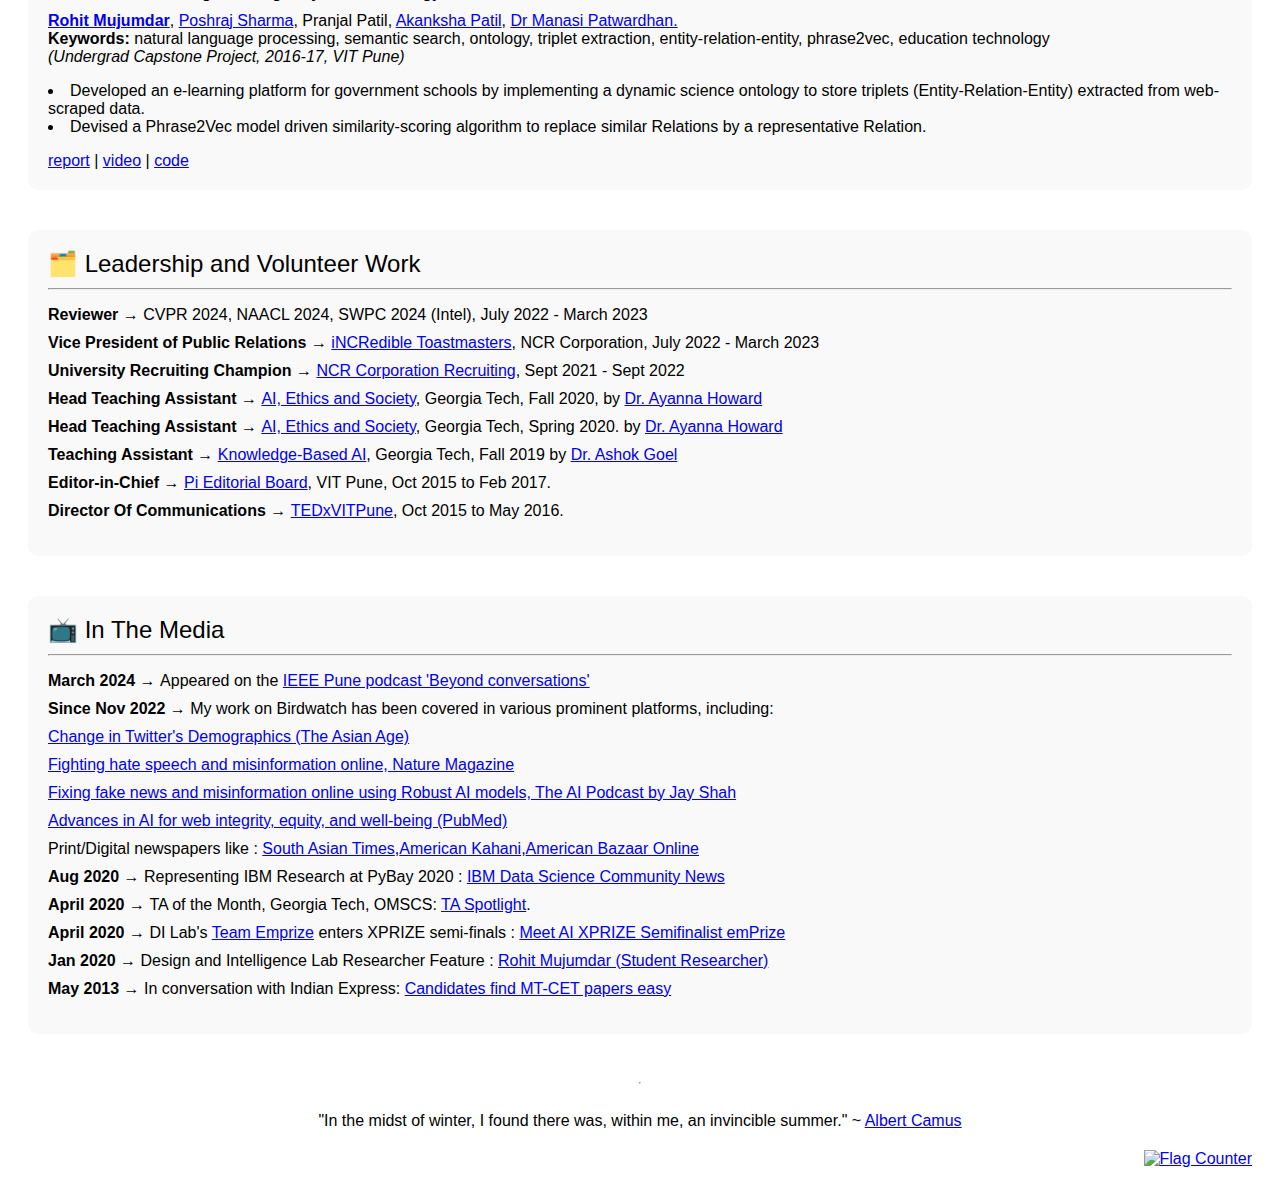
==== commit 270da54b: "Update index.html" ====
--- a/index.html
+++ b/index.html
@@ -115,7 +115,7 @@
     </div>
     <div>
       <h4>🔓 Open Source and AI for Social Good</h4>
-      <p>I support democratizing good ML and open source. Misinformation/spam/fraudulent web-traffic are some of today's digital evils, and I've witnessed their adverse effects firsthand. This drives my deep interest in combating it - I developed HawkEye, a reputation system for Twitter's Birdwatch (now Community Notes), which was the first research study on this to address misinformation. Our project was only possible because Twitter open-sourced Birdwatch's data and code. Recognizing the power of open source, we also open-sourced HawkEye, and our ideas actually influenced improvements to Twitter's own Community Notes algorithm </div>
+      <p>I support democratizing good ML and open source. Misinformation/spam/fraudulent web-traffic are some of today's digital evils, and I've witnessed their adverse effects firsthand. This drives my deep interest in combating it - I developed HawkEye, a reputation system for Twitter's Community Notes, which was the first research study on this. Our project was only possible because Twitter open-sourced their data and code. Recognizing this power, we also open-sourced HawkEye, and our ideas in-turn influenced improvements to Twitter's own Community Notes algorithm </div>
   </div>
 </section>
 
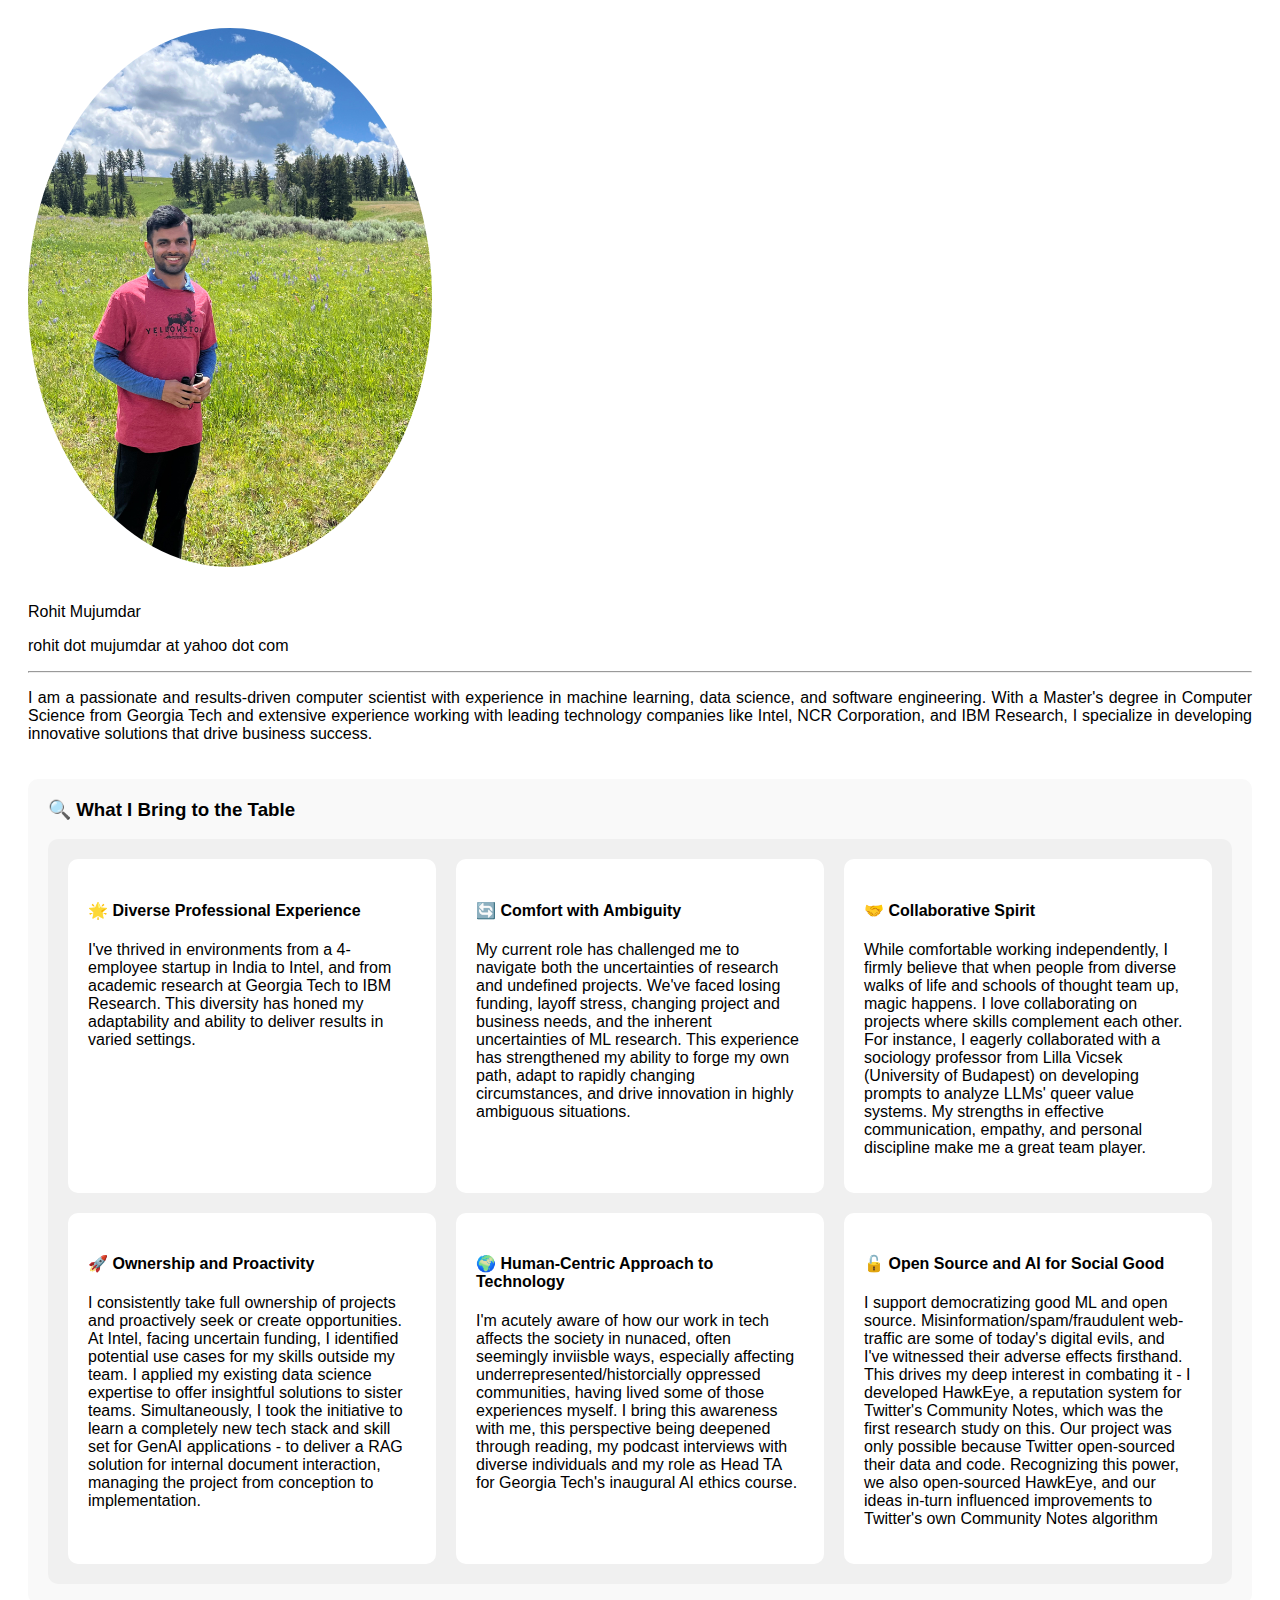
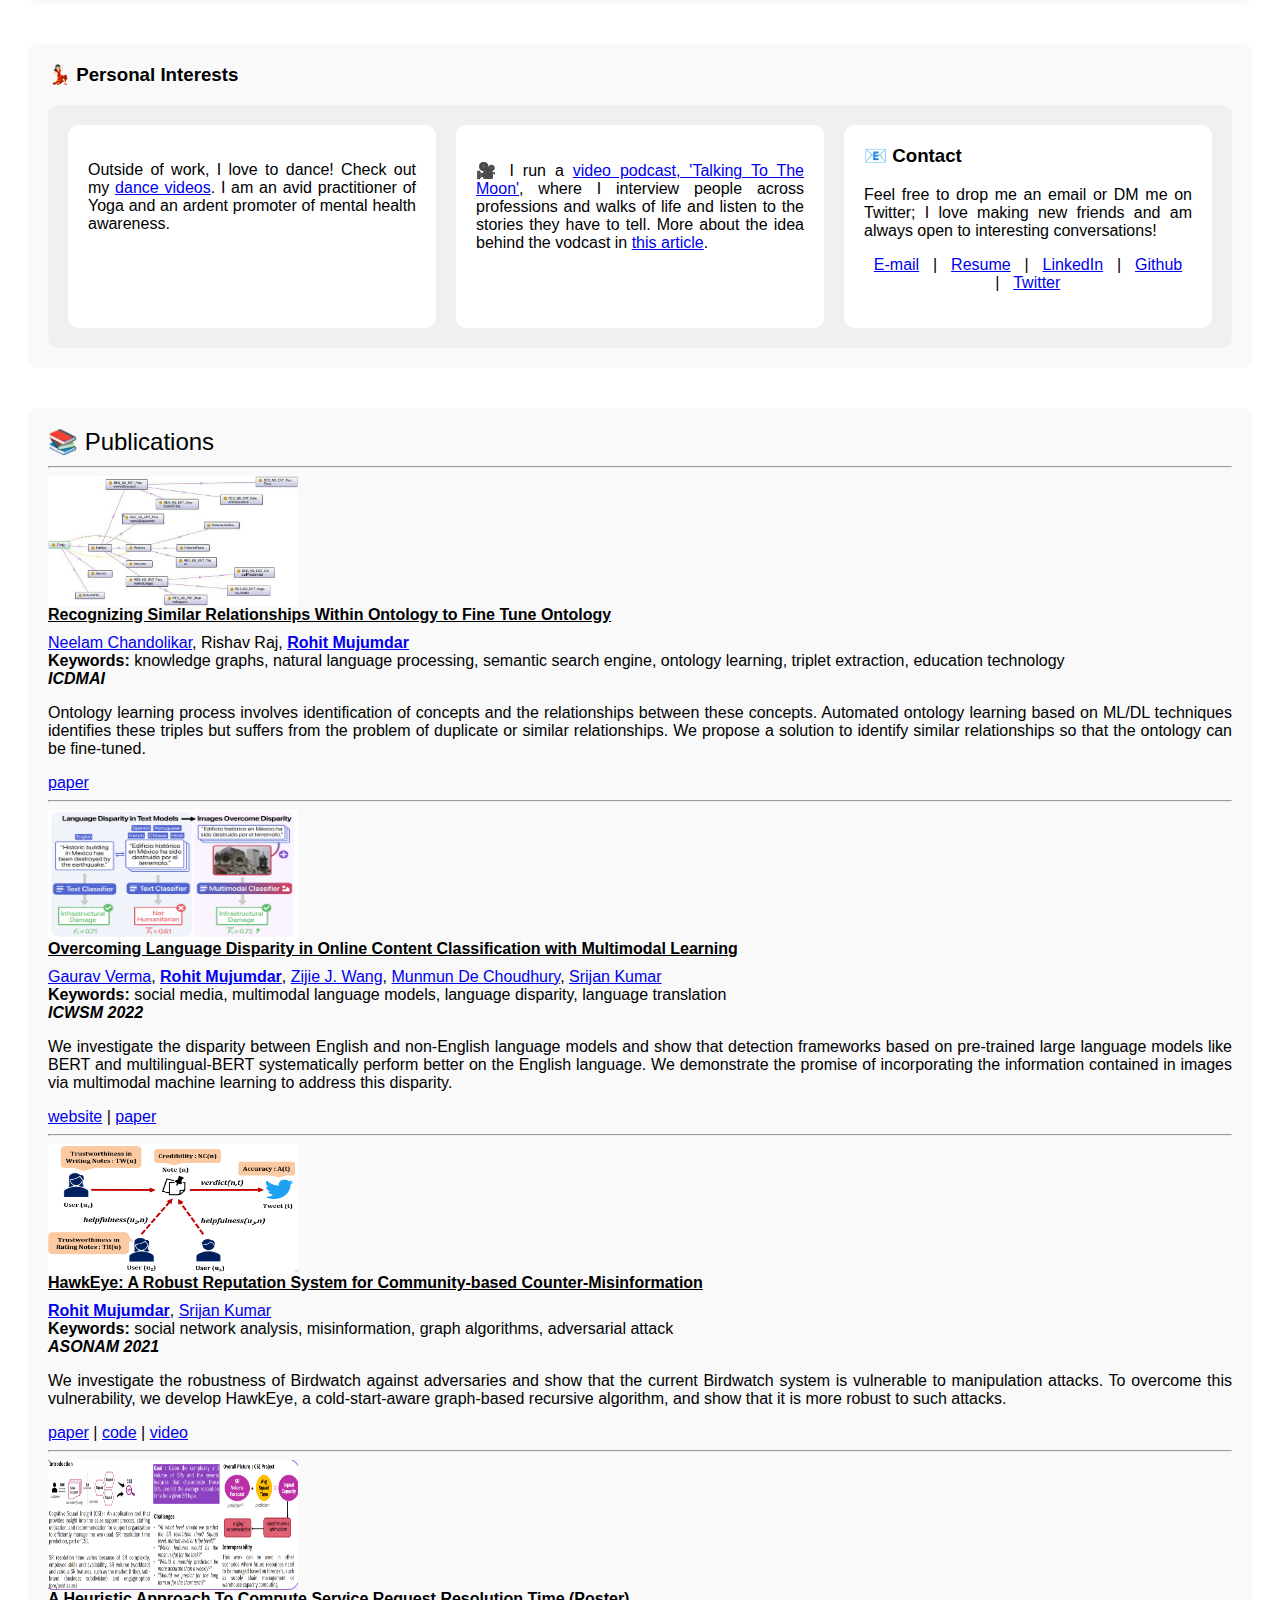
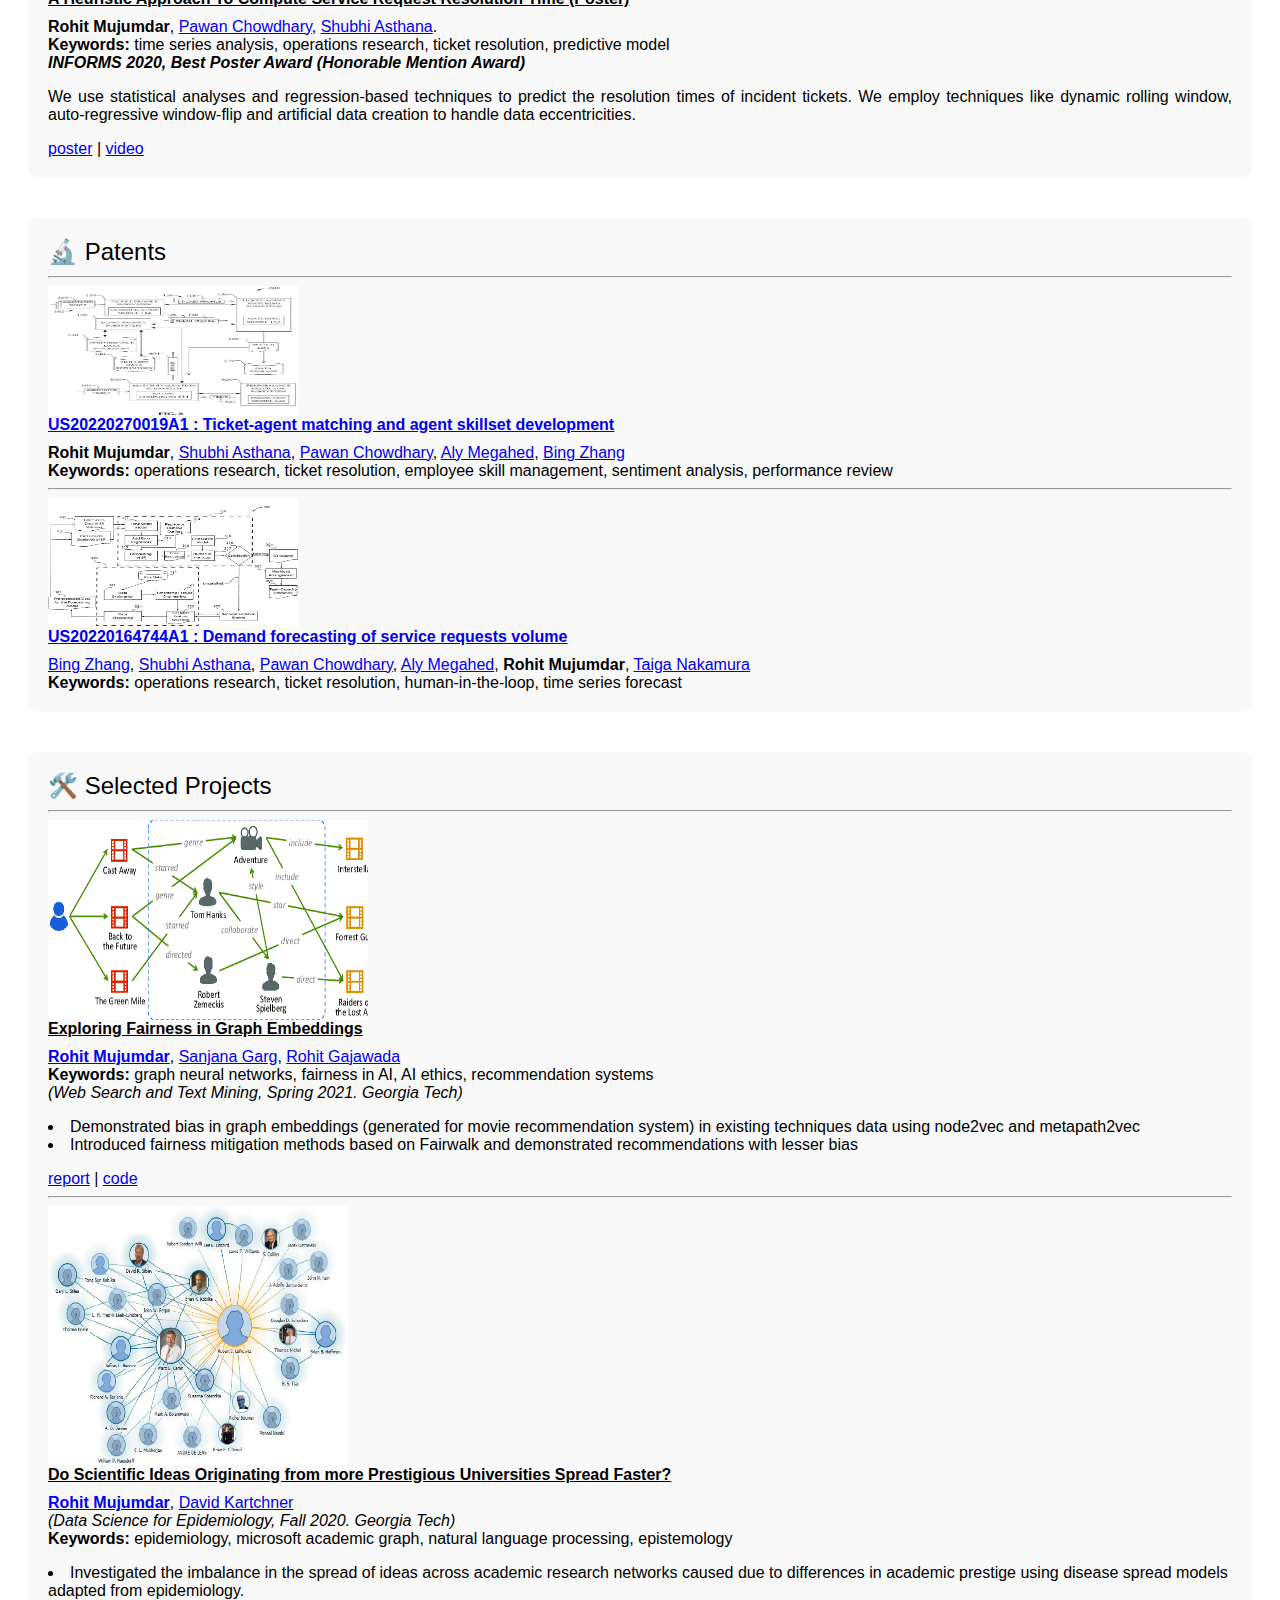
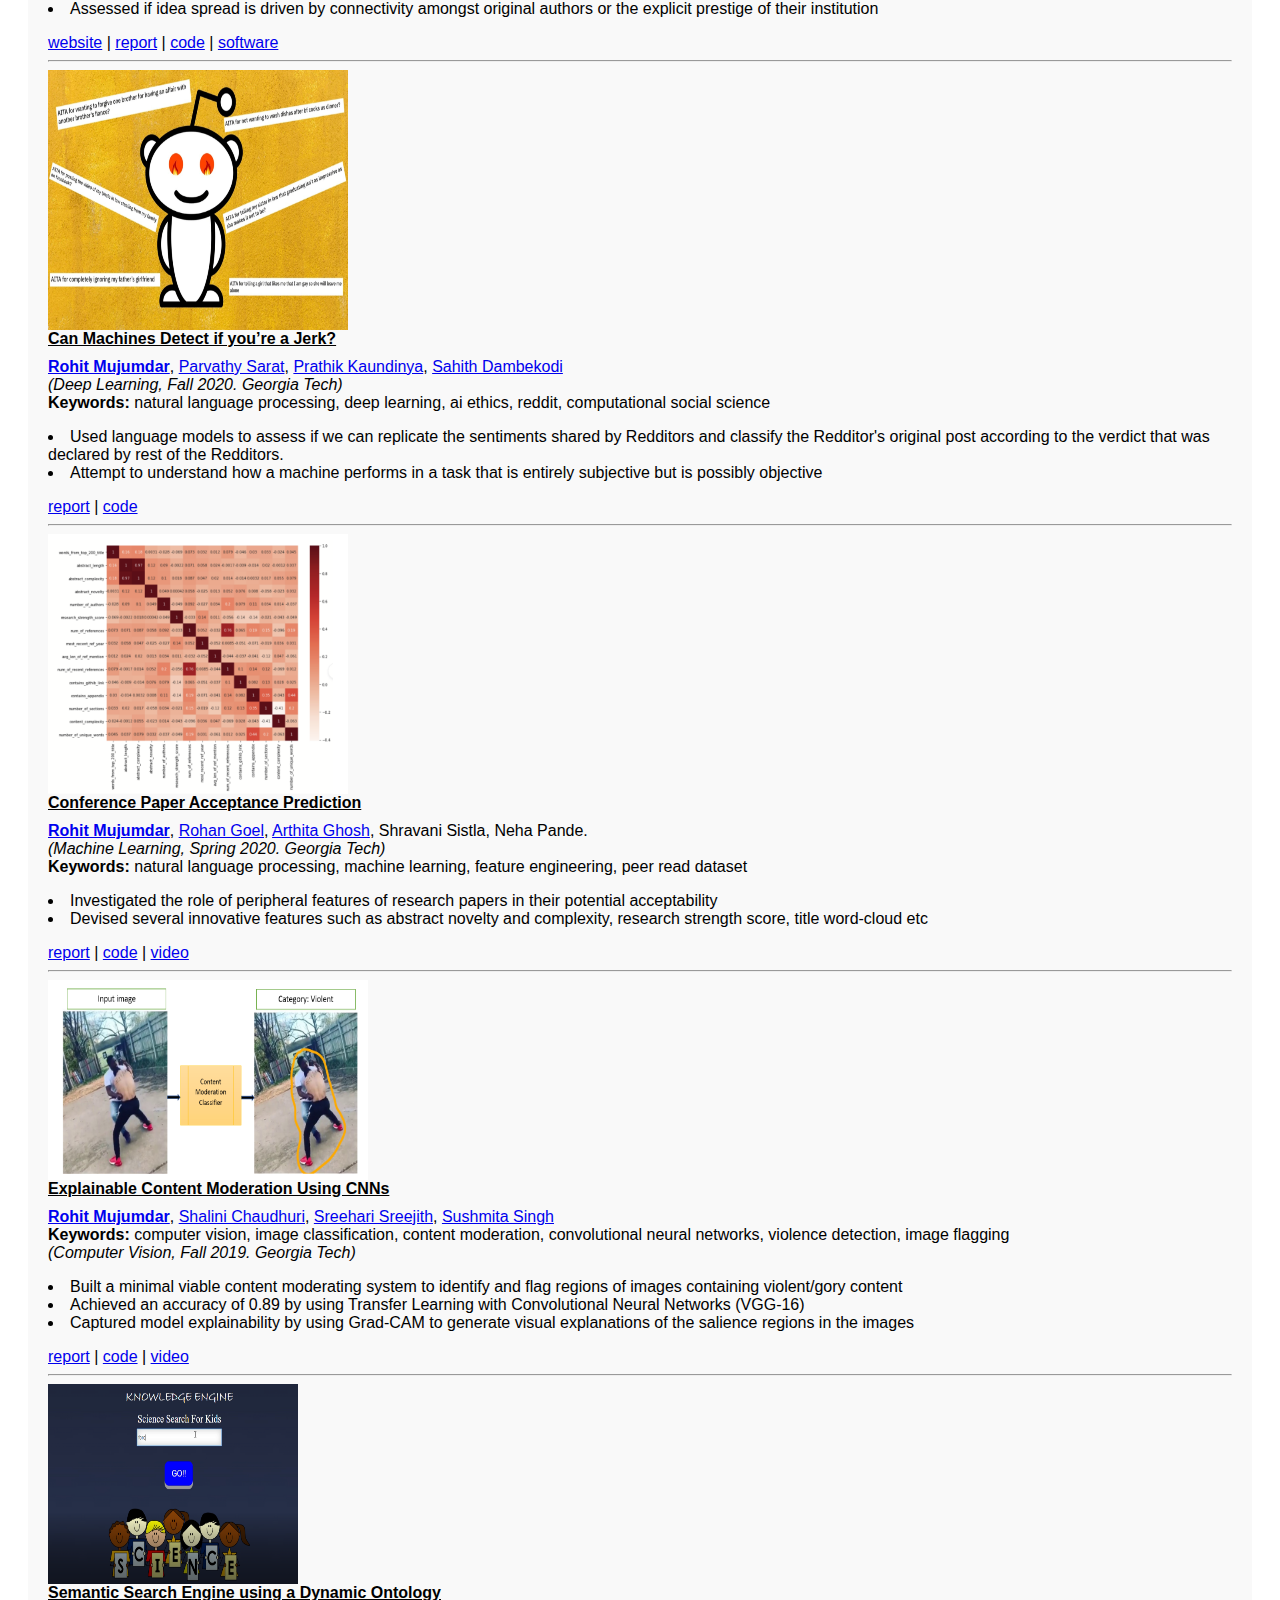
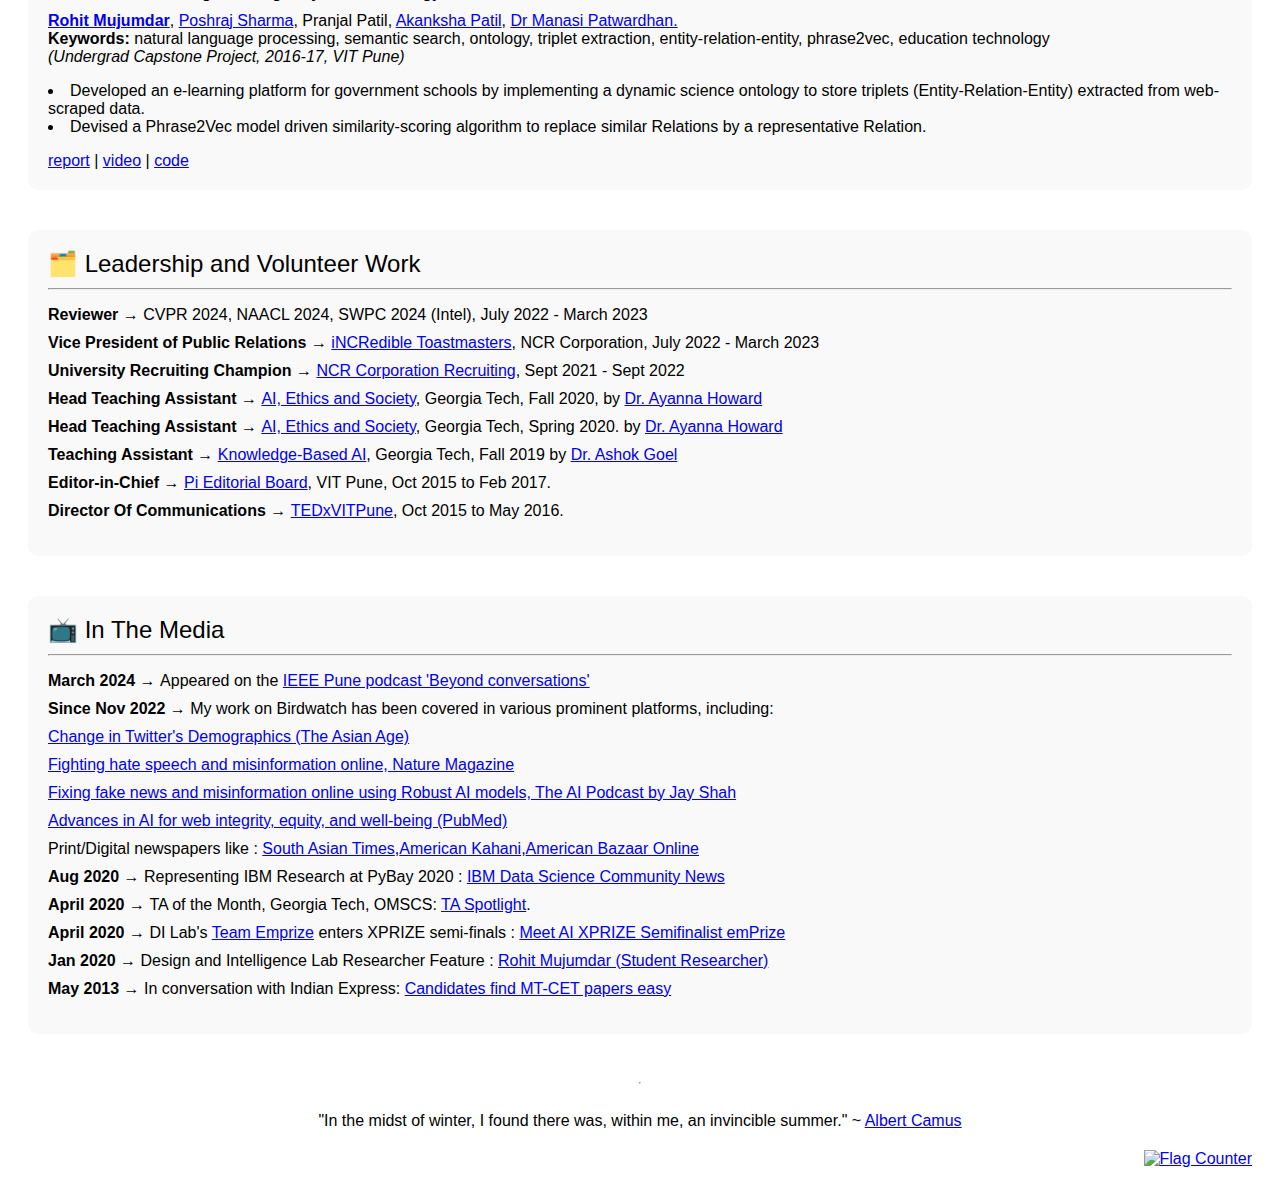
==== commit 5104aa2c: "Update index.html" ====
--- a/index.html
+++ b/index.html
@@ -111,7 +111,7 @@
     </div>
     <div>
       <h4>🌍 Human-Centric Approach to Technology</h4>
-      <p>As a queer, first-generation immigrant, I bring a nuanced understanding of technology's societal impact. This perspective was deepened through my podcast interviews with diverse individuals and my role as Head TA for Georgia Tech's inaugural AI ethics course. I'm acutely aware of how our work affects underrepresented communities, having lived some of those experiences myself. </p>
+      <p>  I'm acutely aware of how our work in tech affects the society in nunaced, often seemingly inviisble ways, especially affecting underrepresented/historcially oppressed communities, having lived some of those experiences myself. I bring this awareness with me, this perspective being deepened through reading, my podcast interviews with diverse individuals and my role as Head TA for Georgia Tech's inaugural AI ethics course. </p>
     </div>
     <div>
       <h4>🔓 Open Source and AI for Social Good</h4>
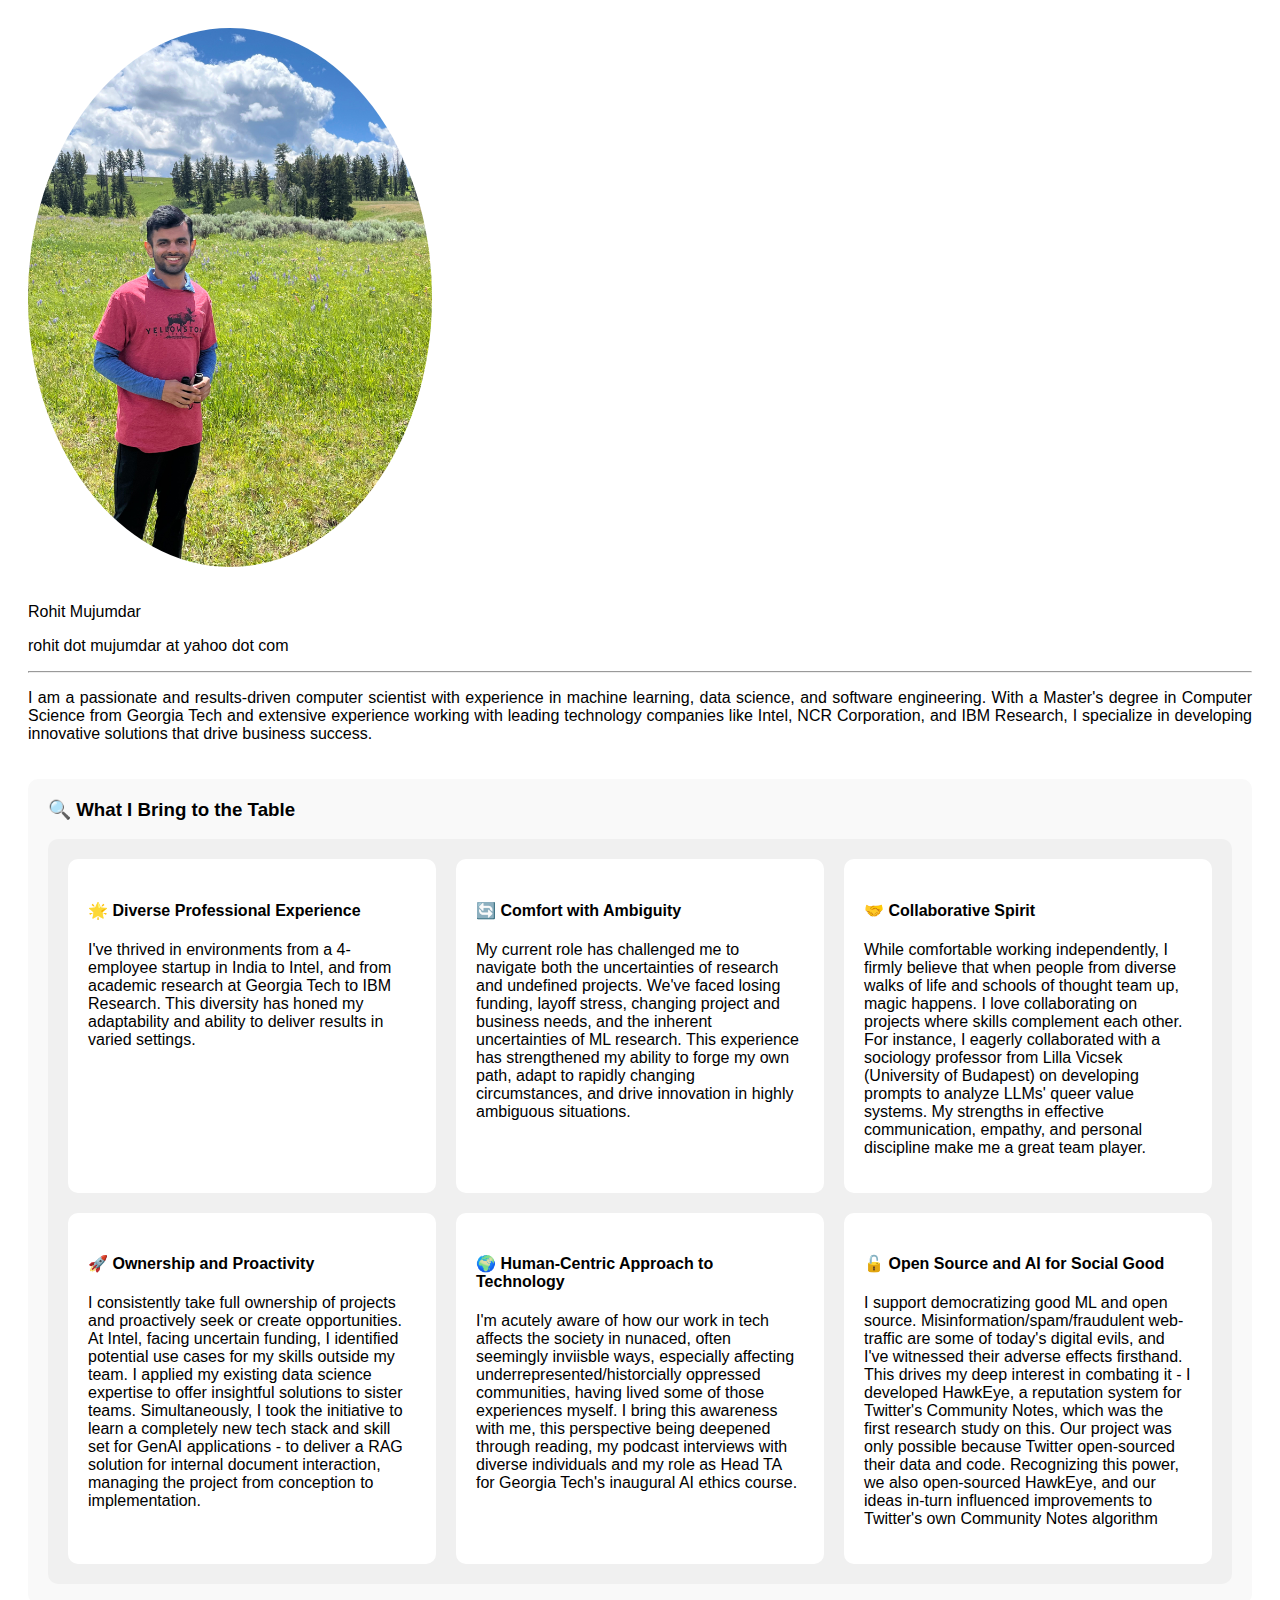
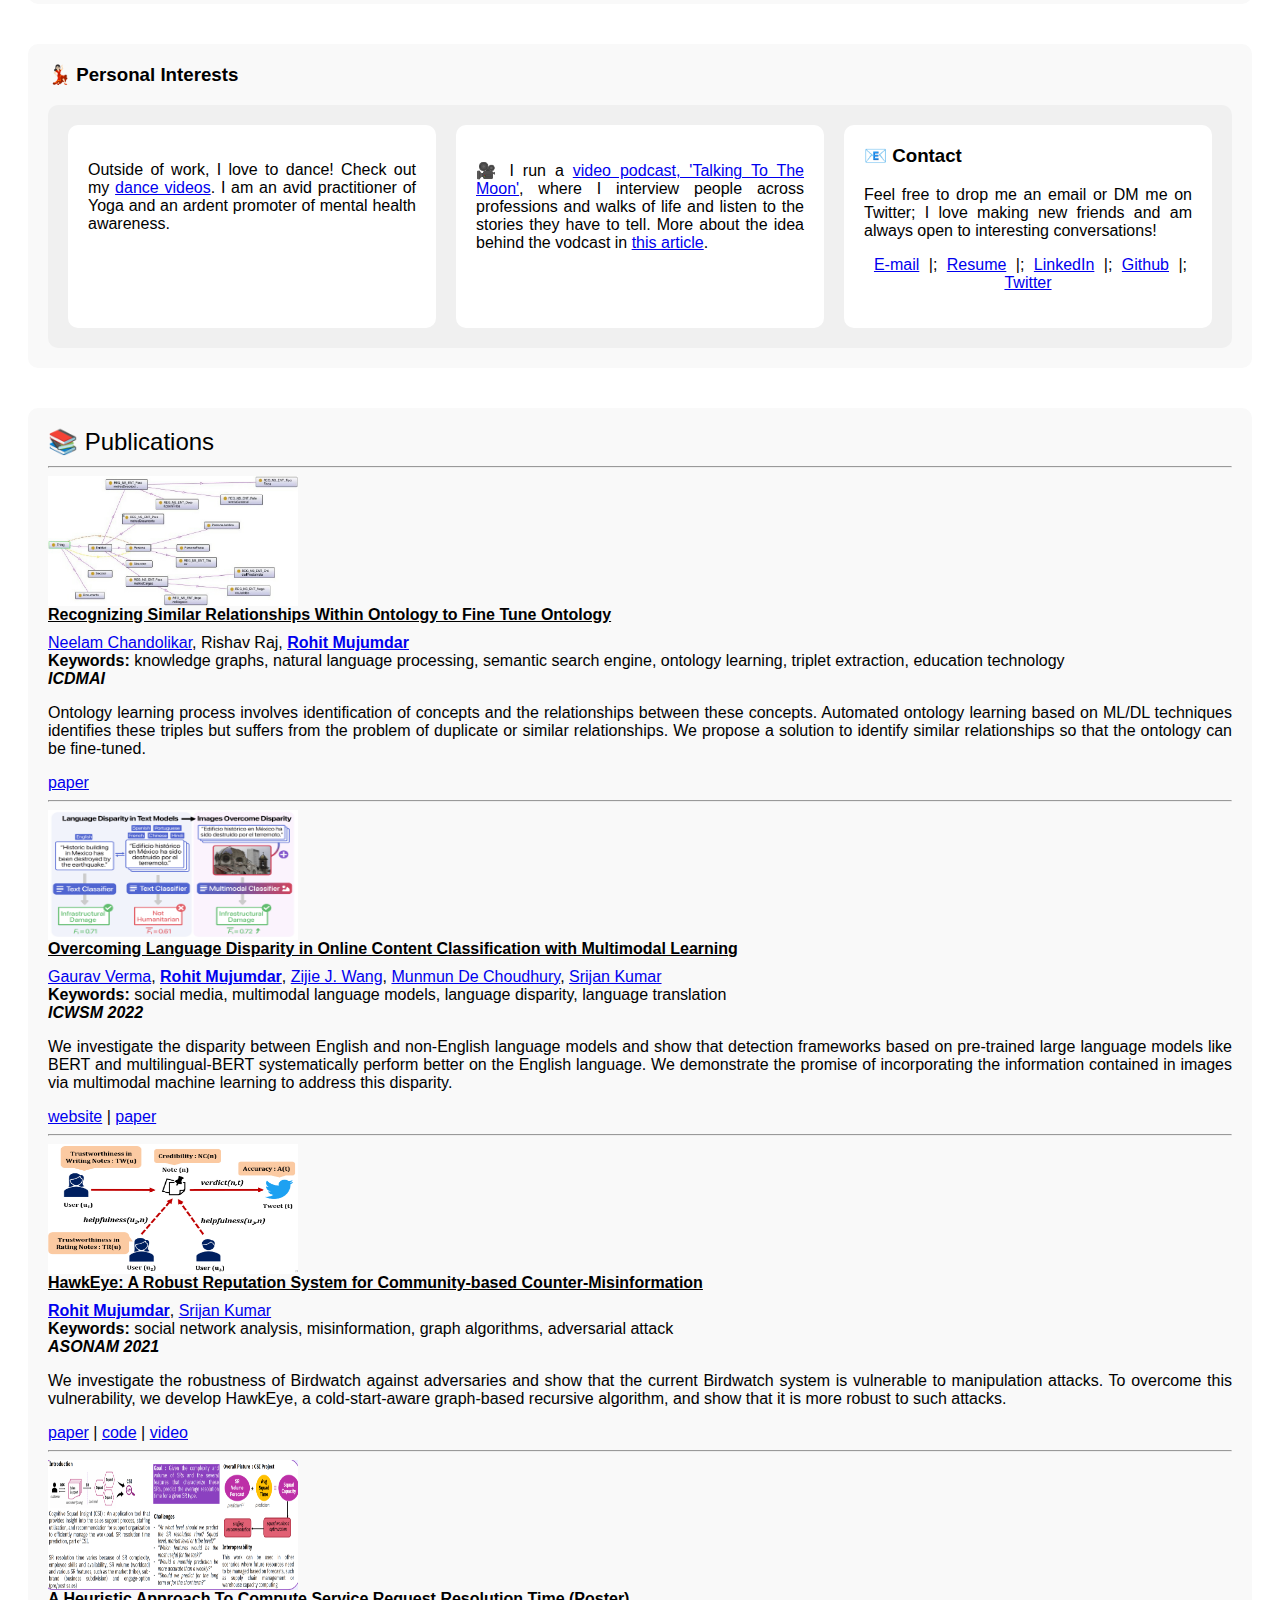
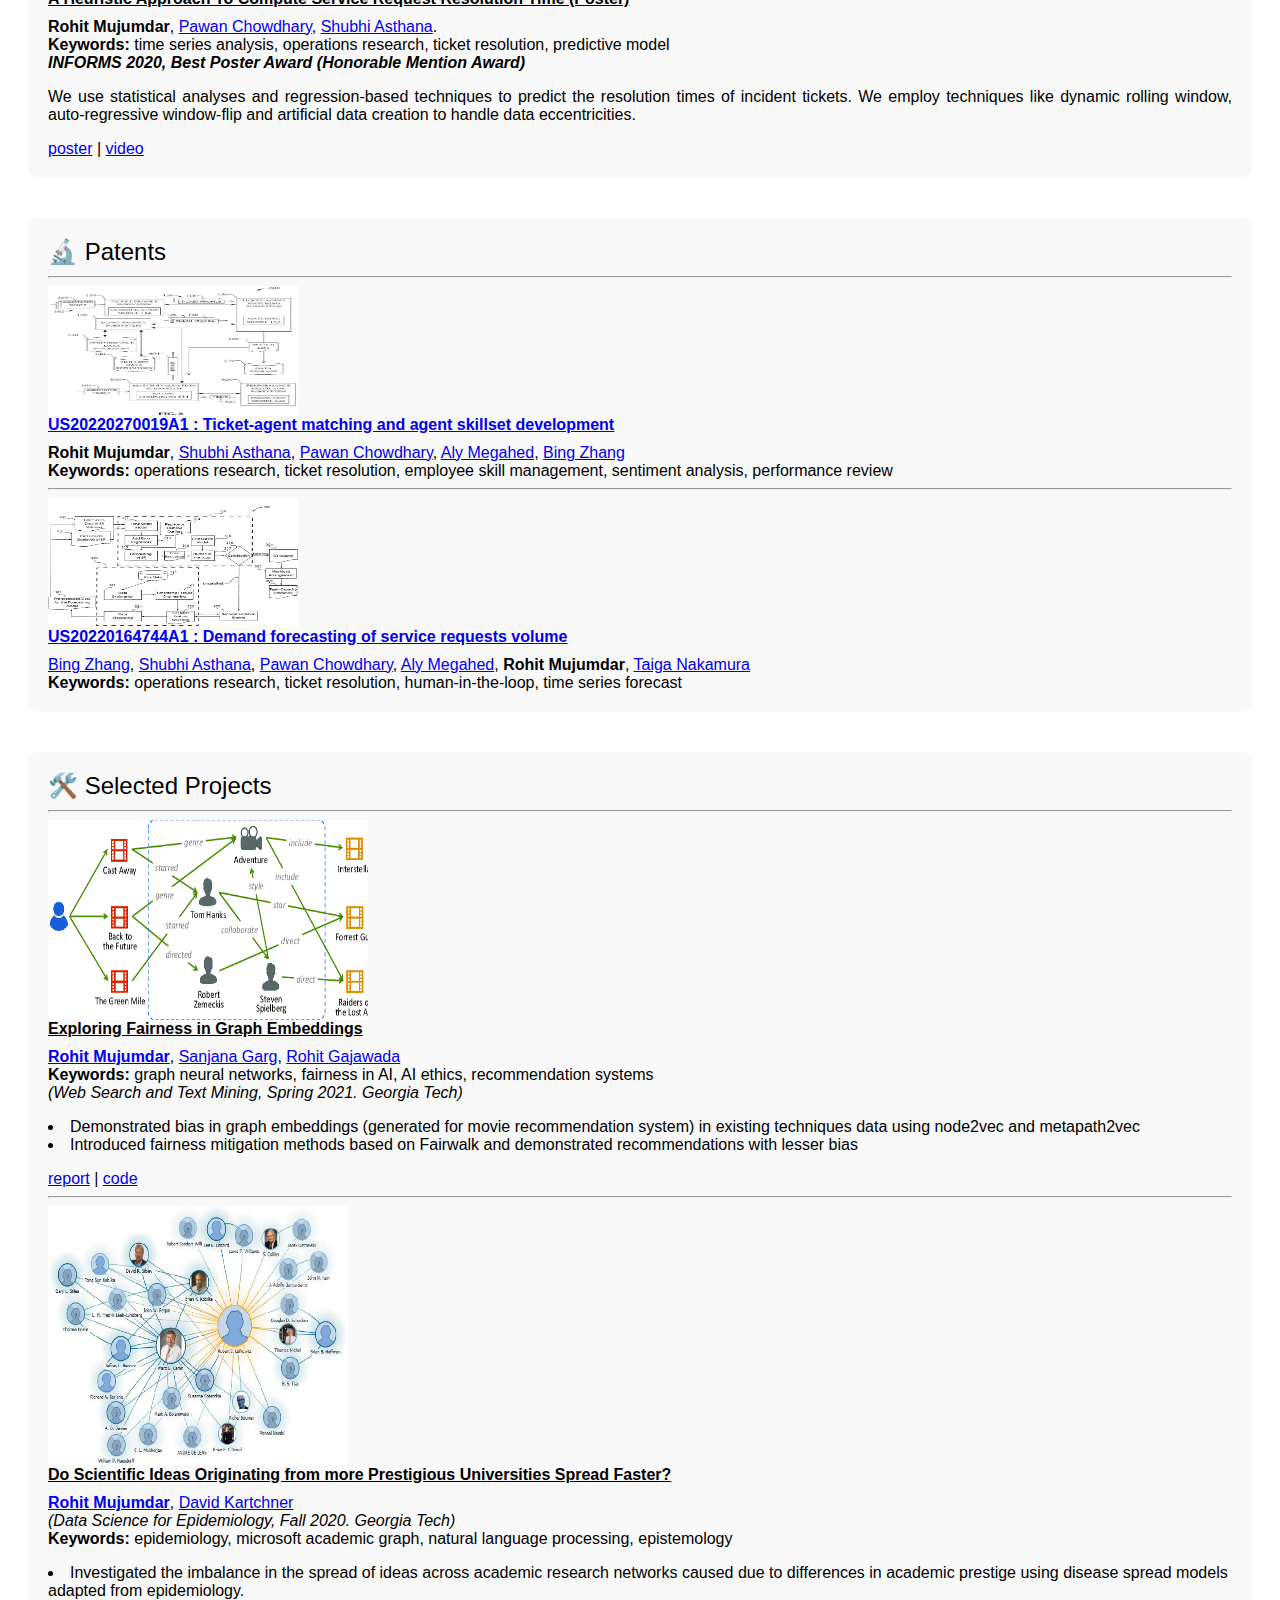
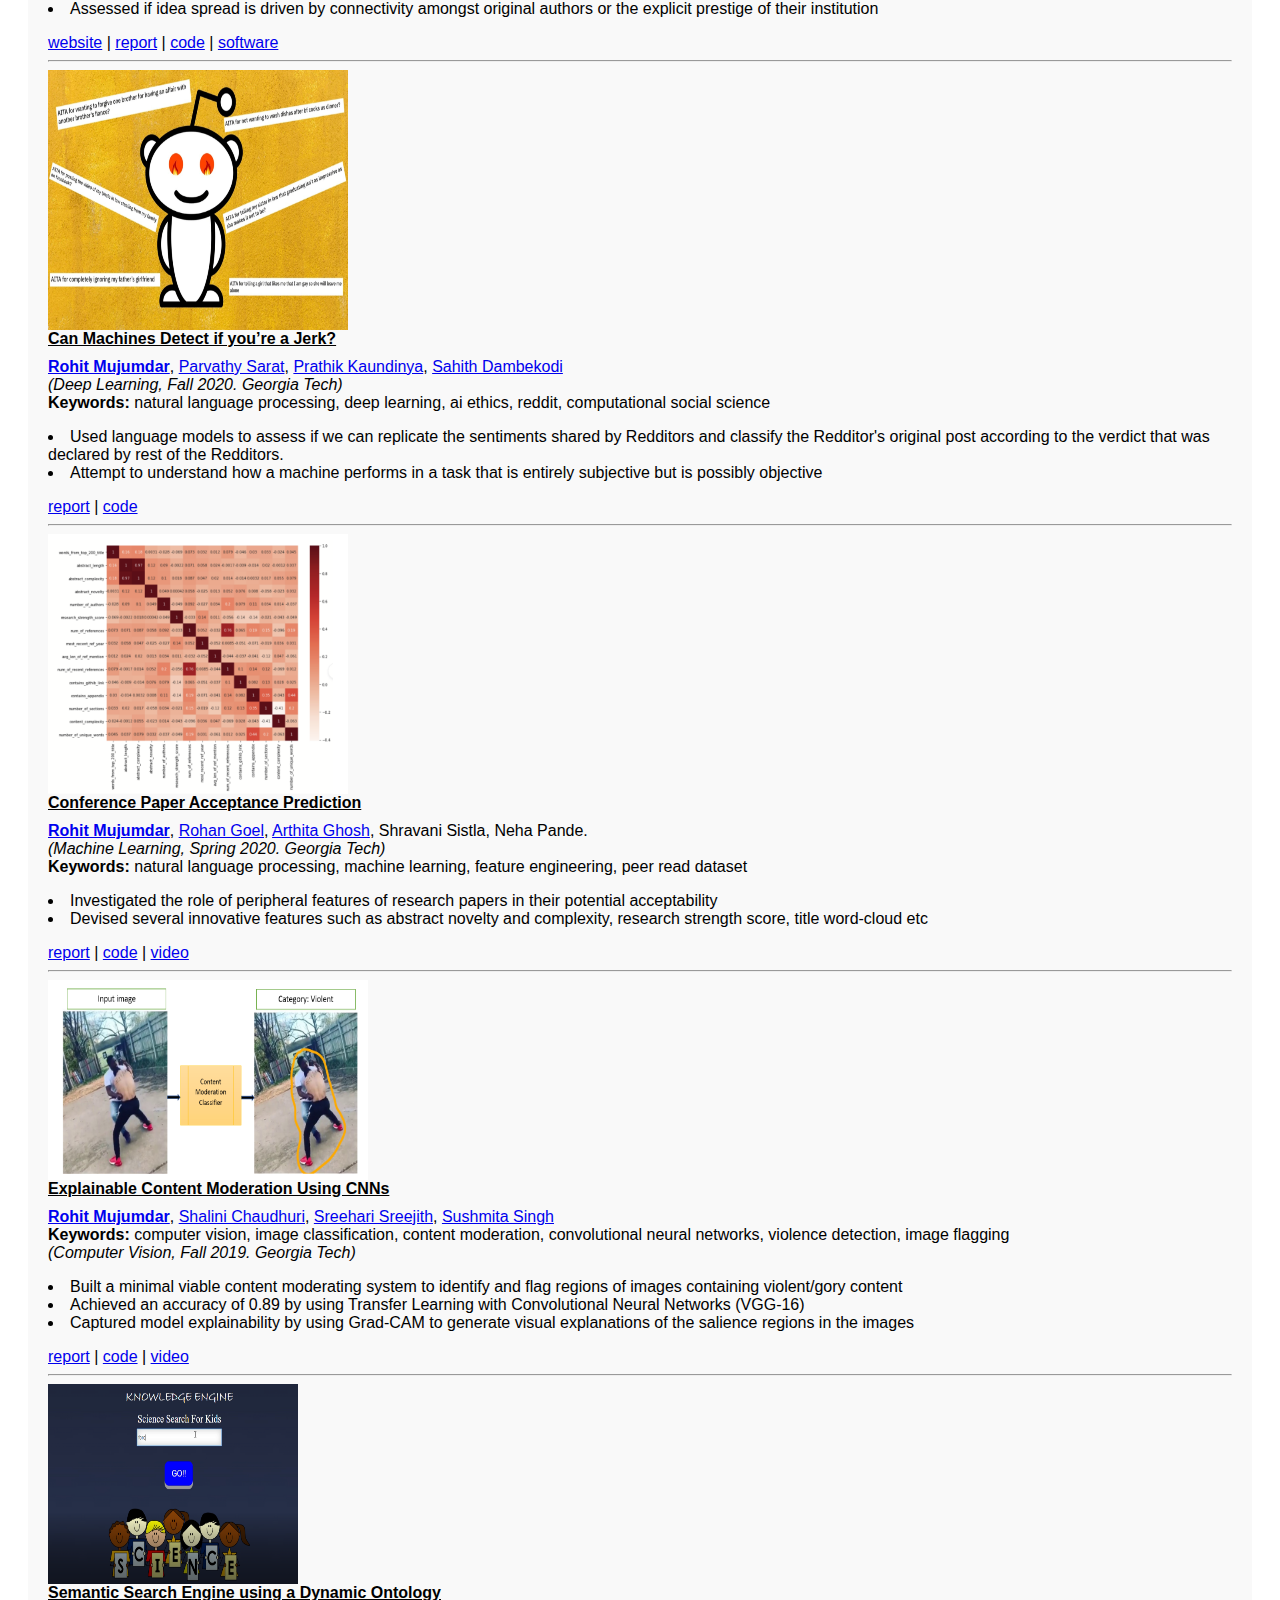
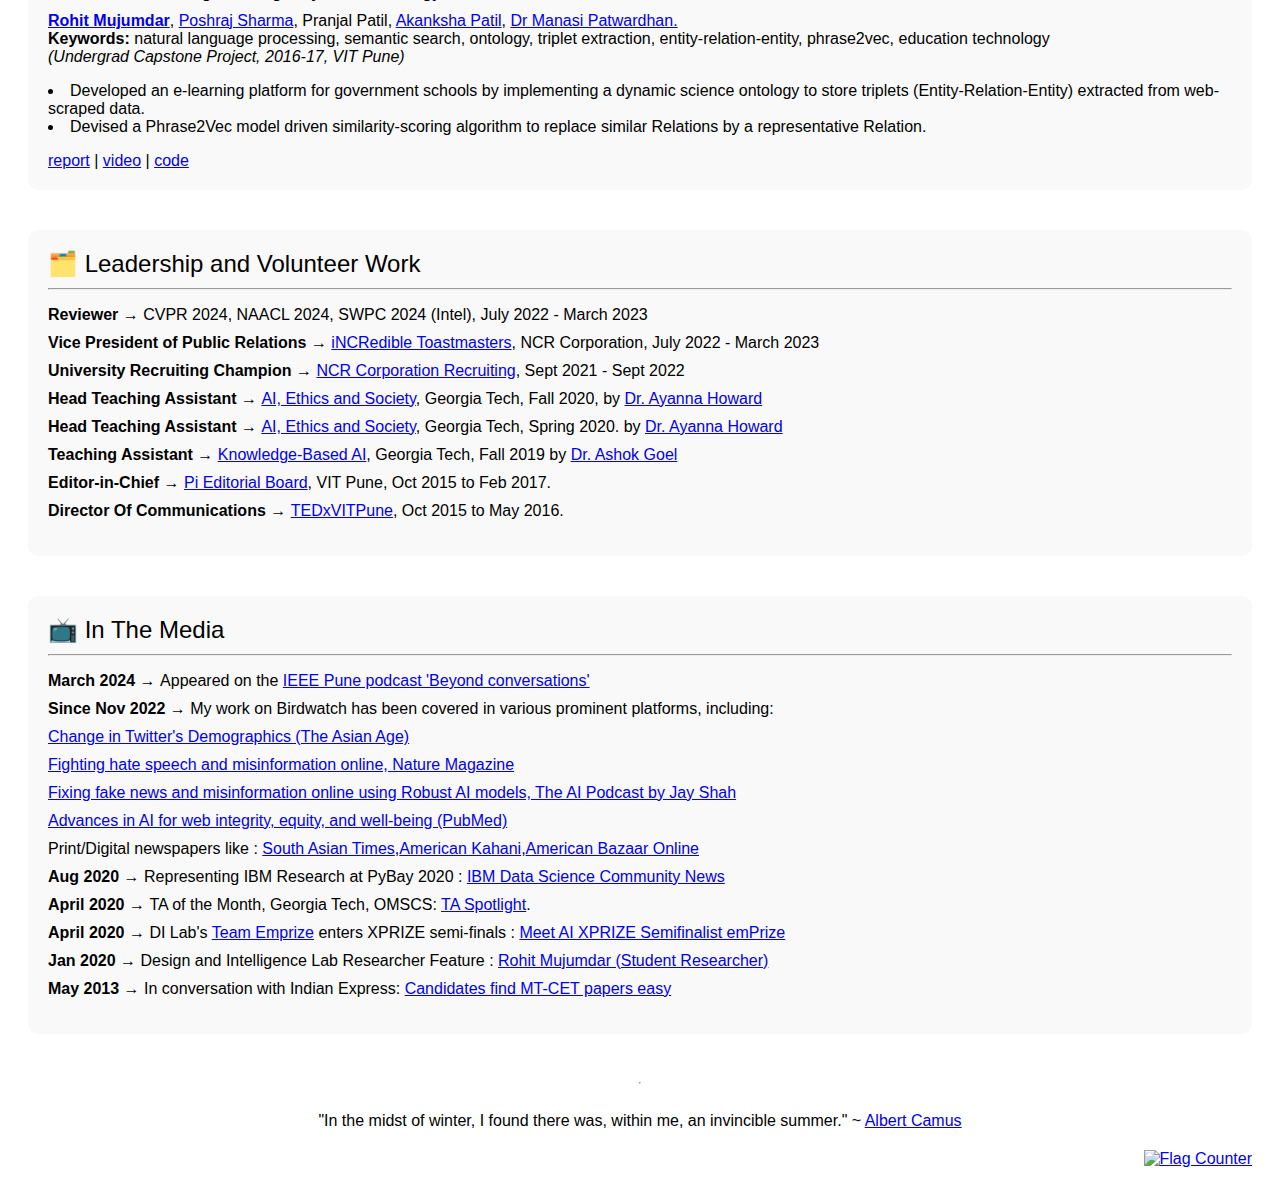
==== commit a47b0d7b: "Update index.html" ====
--- a/index.html
+++ b/index.html
@@ -132,10 +132,10 @@
       <h3>📧 Contact</h3>
       <p align="justify">Feel free to drop me an email or DM me on Twitter; I love making new friends and am always open to interesting conversations!</p>
       <p align="center" class="contact-links">
-        <a href="mailto:rohit.mujumdar@yahoo.com">E-mail</a> &nbsp;|&nbsp;
-        <a href="cv/Resume_RohitMujumdar_v1.pdf">Resume</a> &nbsp;|&nbsp;
-        <a href="https://www.linkedin.com/in/rohitmujumdar/">LinkedIn</a> &nbsp;|&nbsp;
-        <a href="https://github.com/rohitmujumdar">Github</a> &nbsp;|&nbsp;
+        <a href="mailto:rohit.mujumdar@yahoo.com">E-mail</a> |;
+        <a href="cv/Resume_RohitMujumdar_MLE_v1.pdf">Resume</a> |;
+        <a href="https://www.linkedin.com/in/rohitmujumdar/">LinkedIn</a> |;
+        <a href="https://github.com/rohitmujumdar">Github</a> |;
         <a href="https://twitter.com/MujumdarRohit">Twitter</a>
       </p>
     </div>
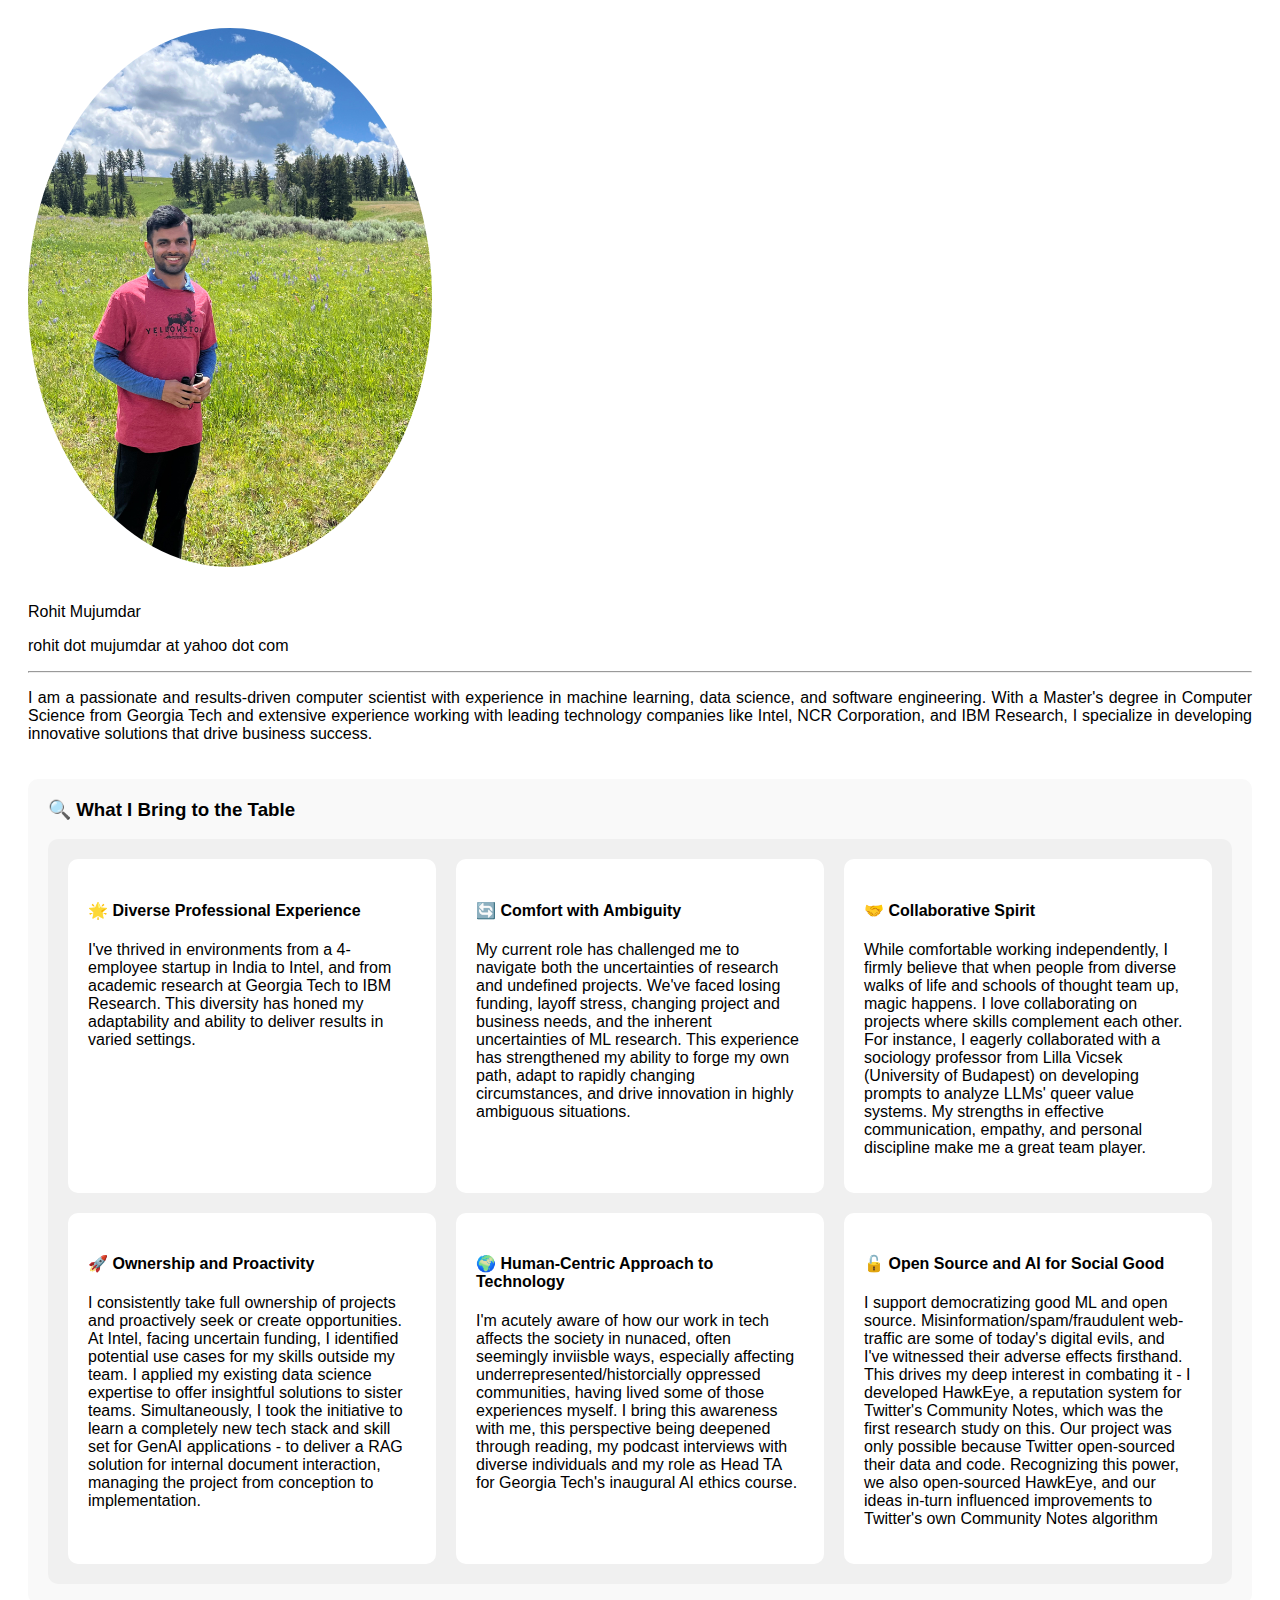
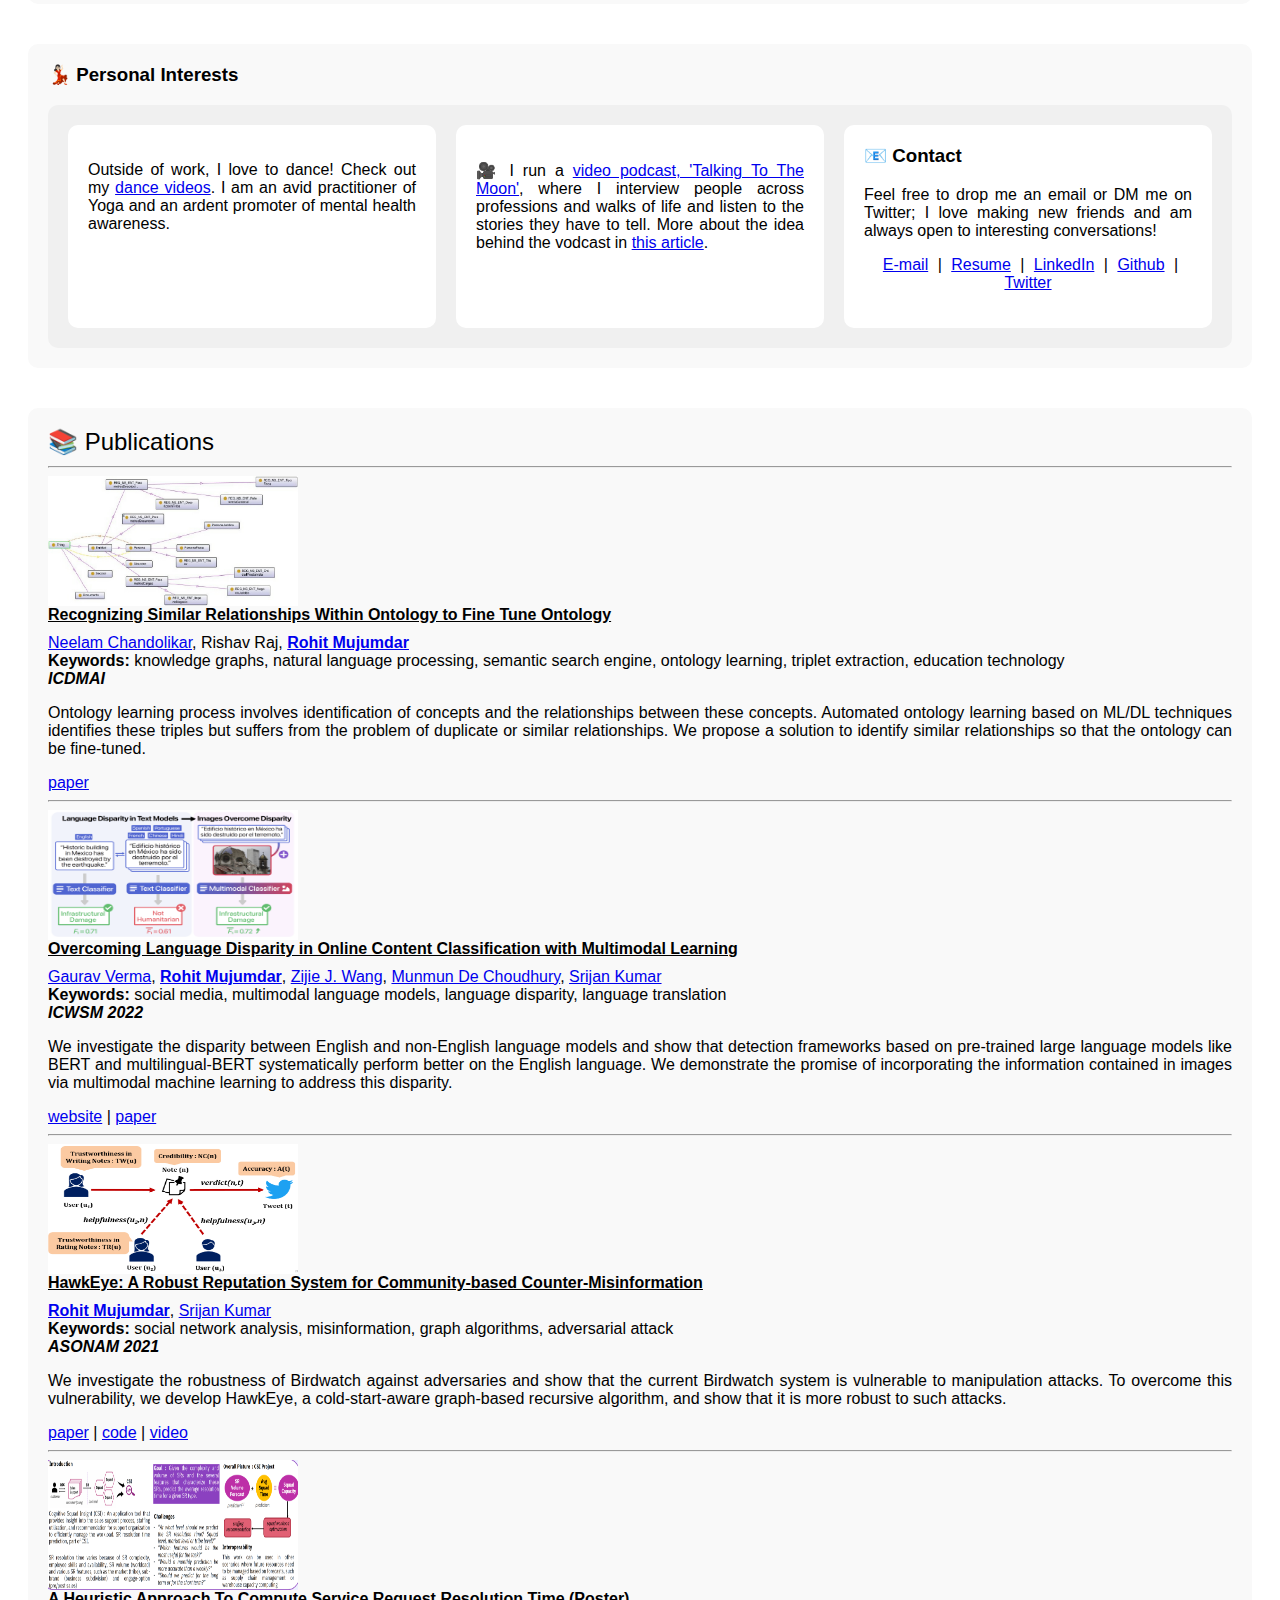
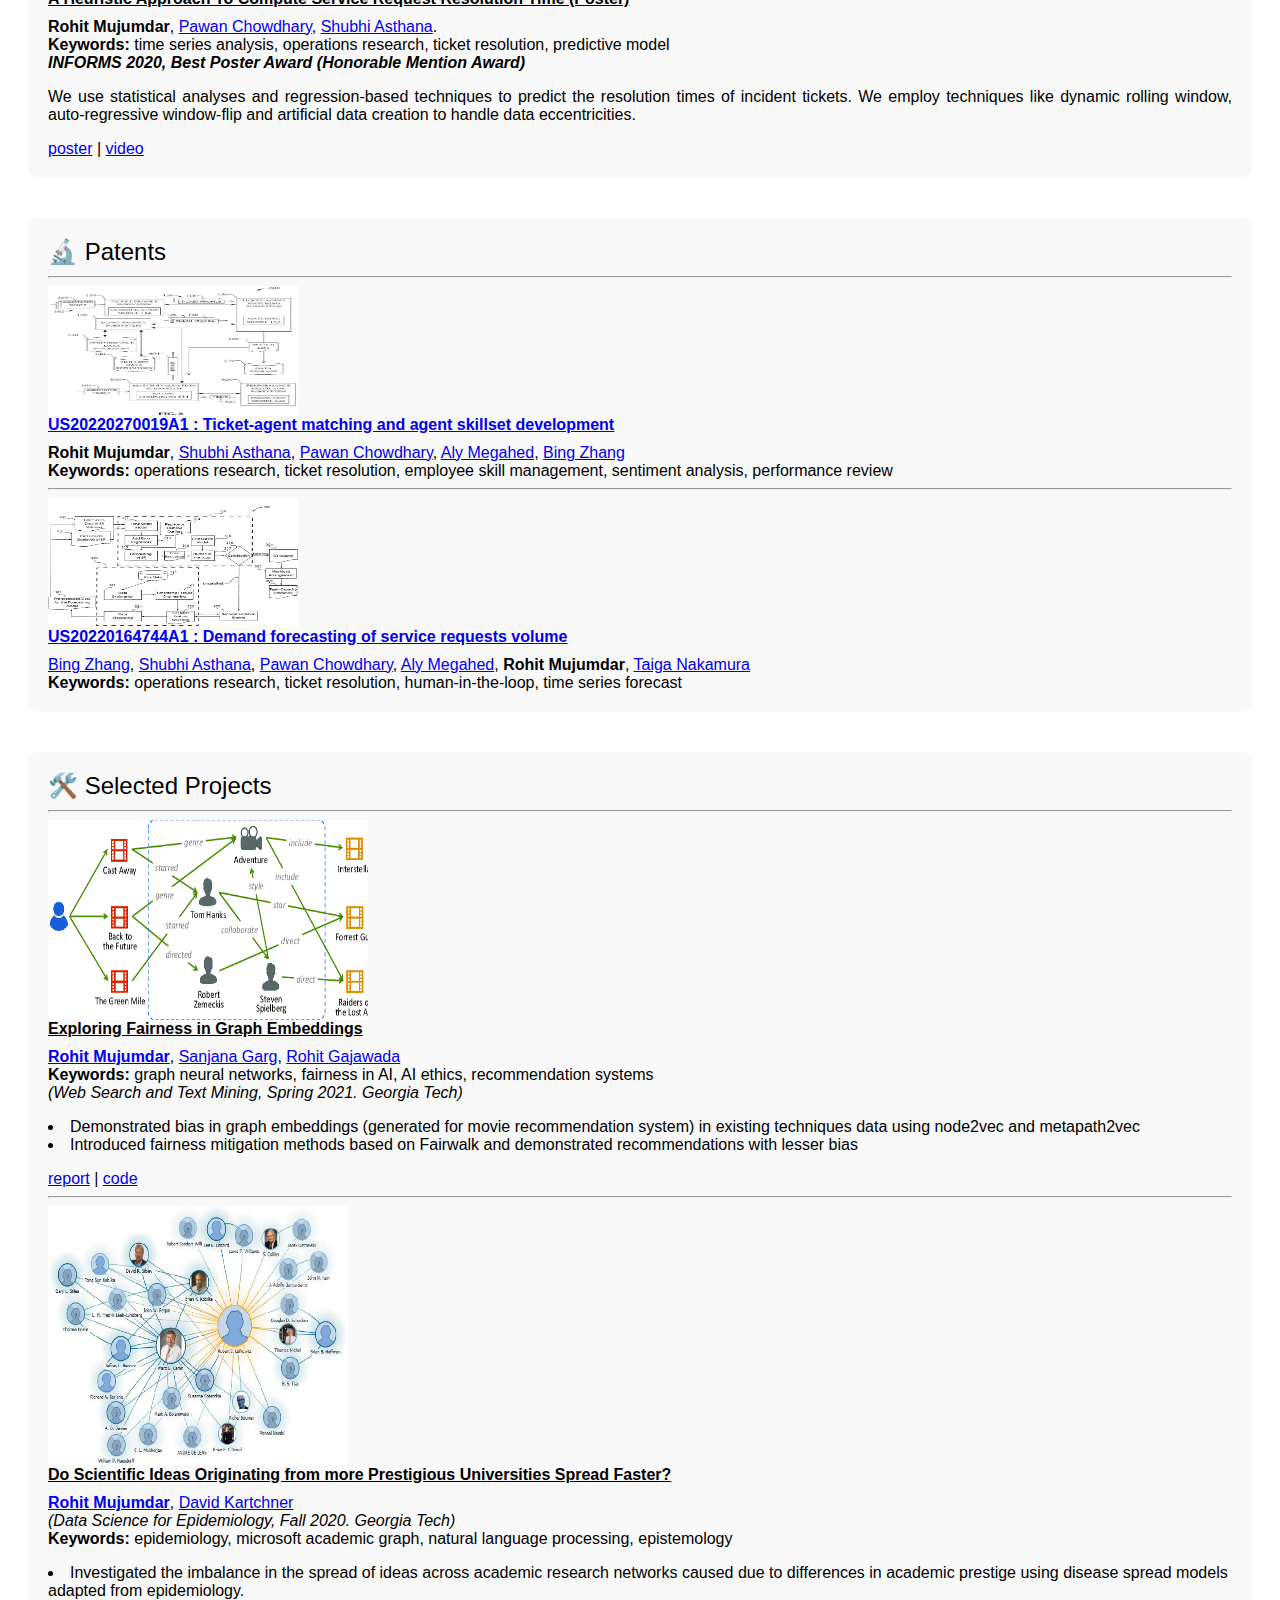
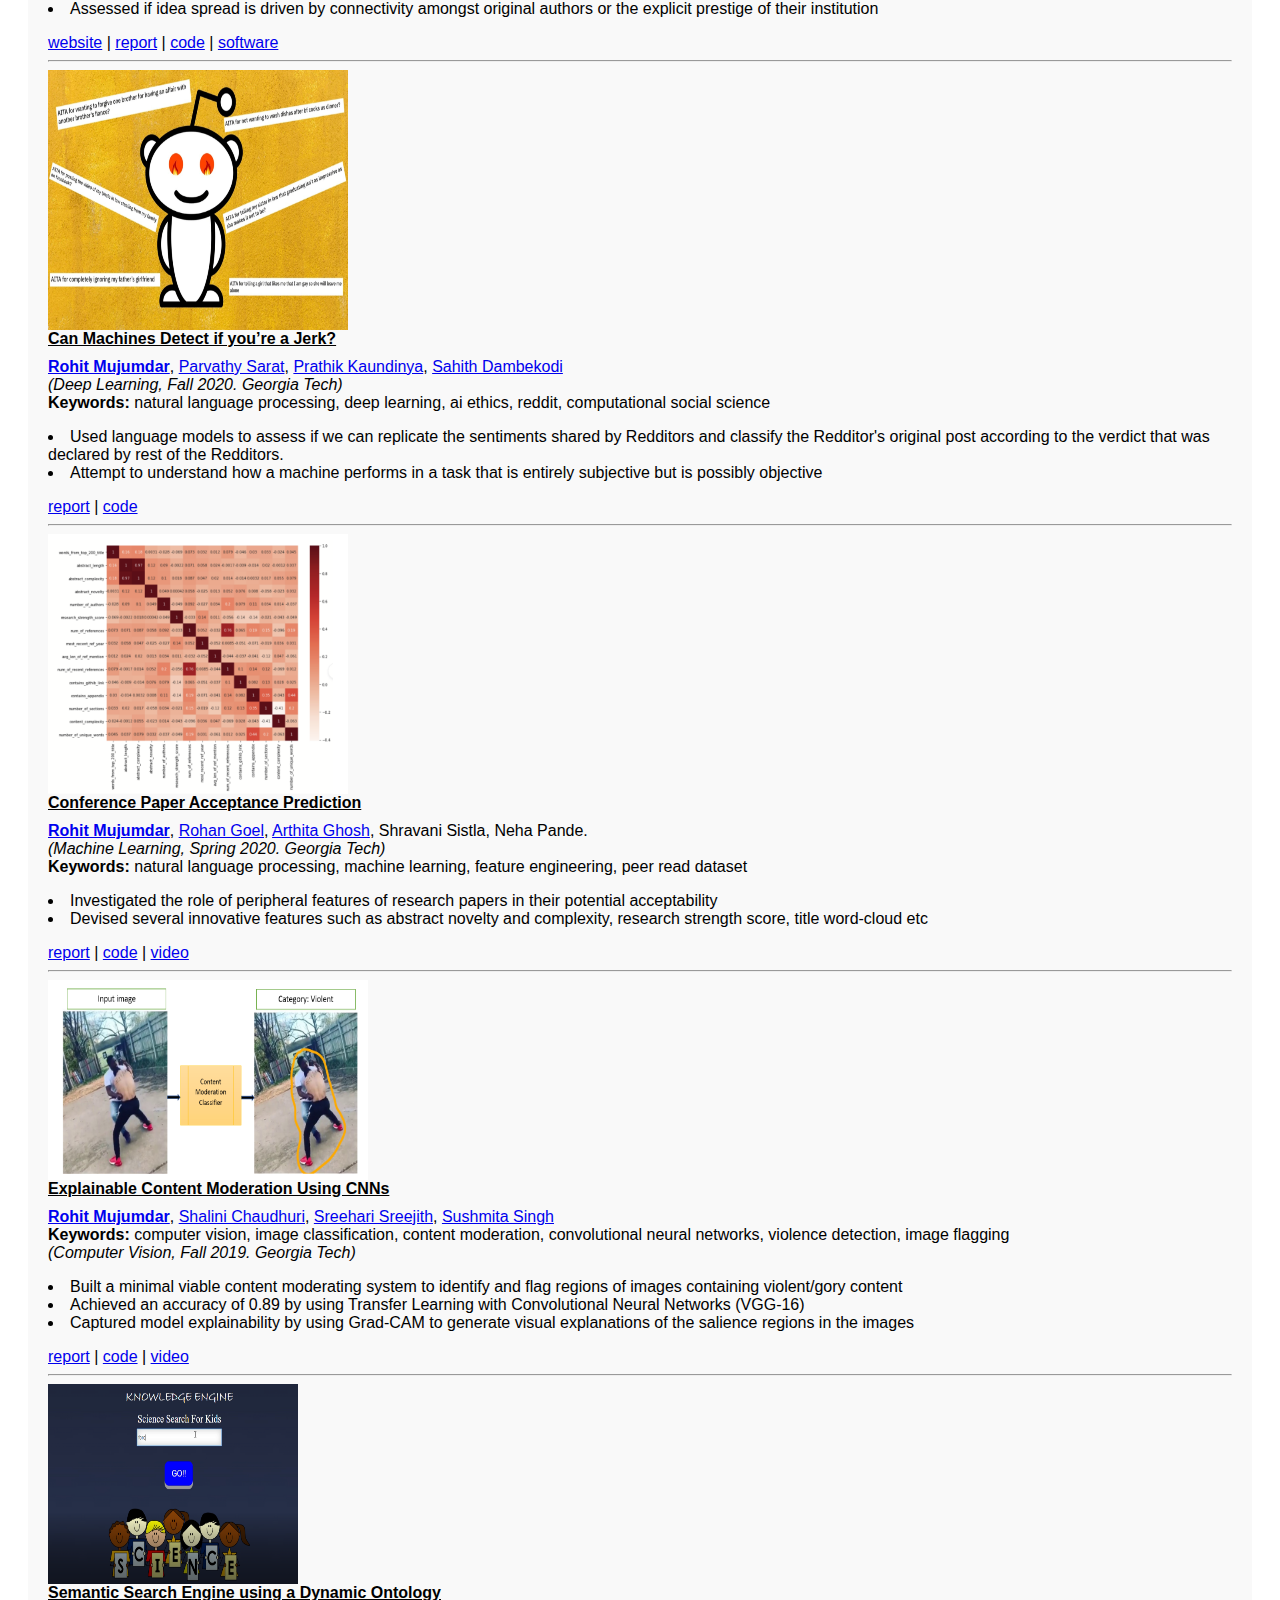
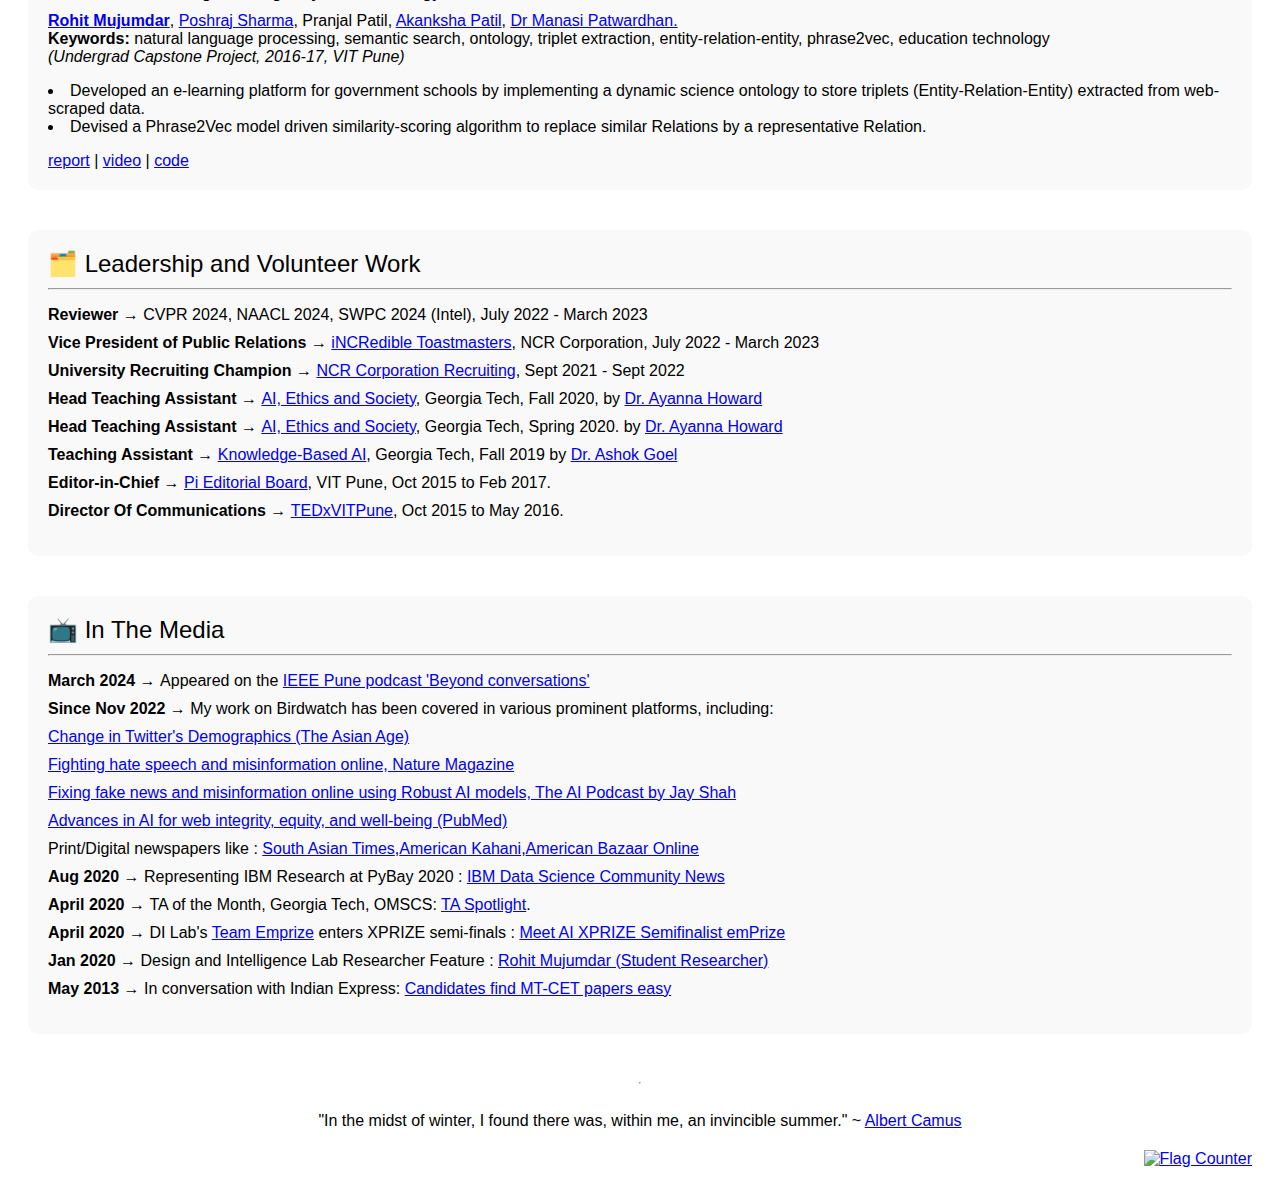
==== commit 71283682: "Update index.html" ====
--- a/index.html
+++ b/index.html
@@ -132,10 +132,10 @@
       <h3>📧 Contact</h3>
       <p align="justify">Feel free to drop me an email or DM me on Twitter; I love making new friends and am always open to interesting conversations!</p>
       <p align="center" class="contact-links">
-        <a href="mailto:rohit.mujumdar@yahoo.com">E-mail</a> |;
-        <a href="cv/Resume_RohitMujumdar_MLE_v1.pdf">Resume</a> |;
-        <a href="https://www.linkedin.com/in/rohitmujumdar/">LinkedIn</a> |;
-        <a href="https://github.com/rohitmujumdar">Github</a> |;
+        <a href="mailto:rohit.mujumdar@yahoo.com">E-mail</a> |
+        <a href="cv/Resume_RohitMujumdar_v1_MLE.pdf">Resume</a> |
+        <a href="https://www.linkedin.com/in/rohitmujumdar/">LinkedIn</a> |
+        <a href="https://github.com/rohitmujumdar">Github</a> |
         <a href="https://twitter.com/MujumdarRohit">Twitter</a>
       </p>
     </div>
